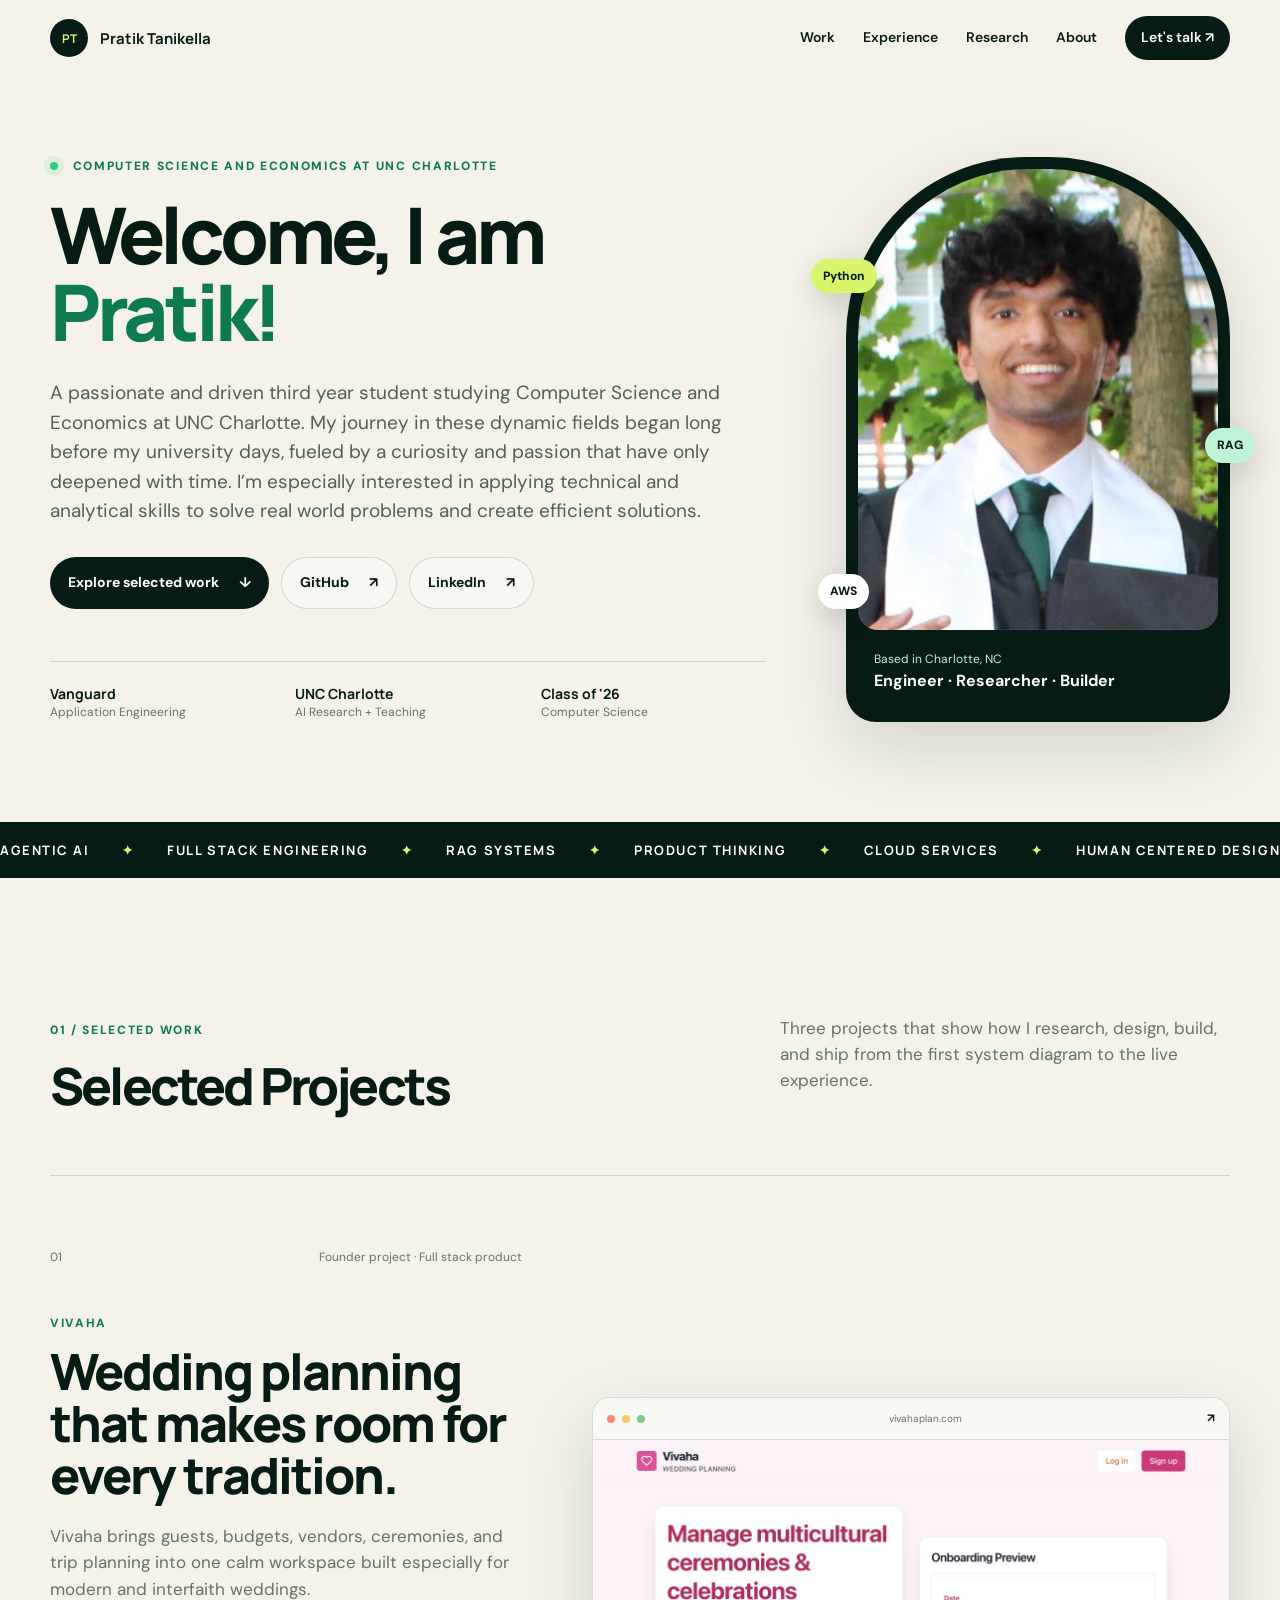
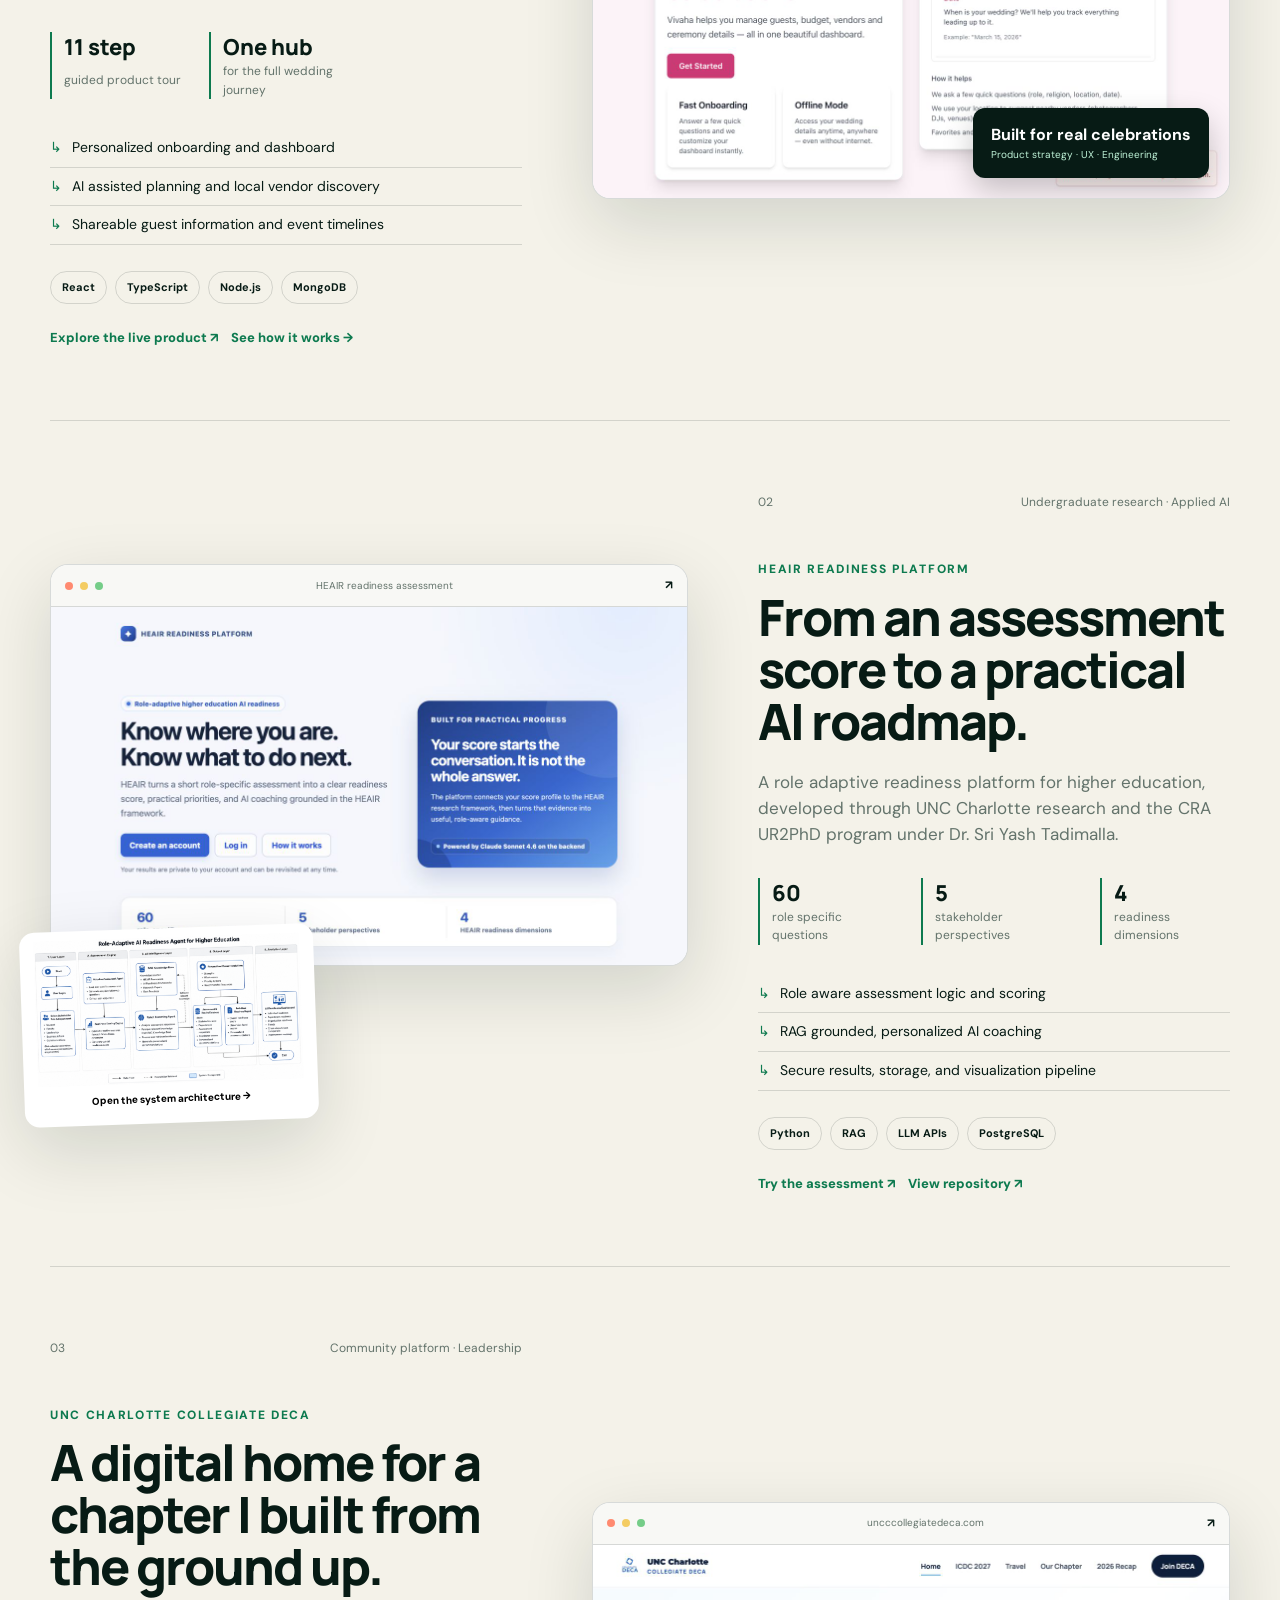
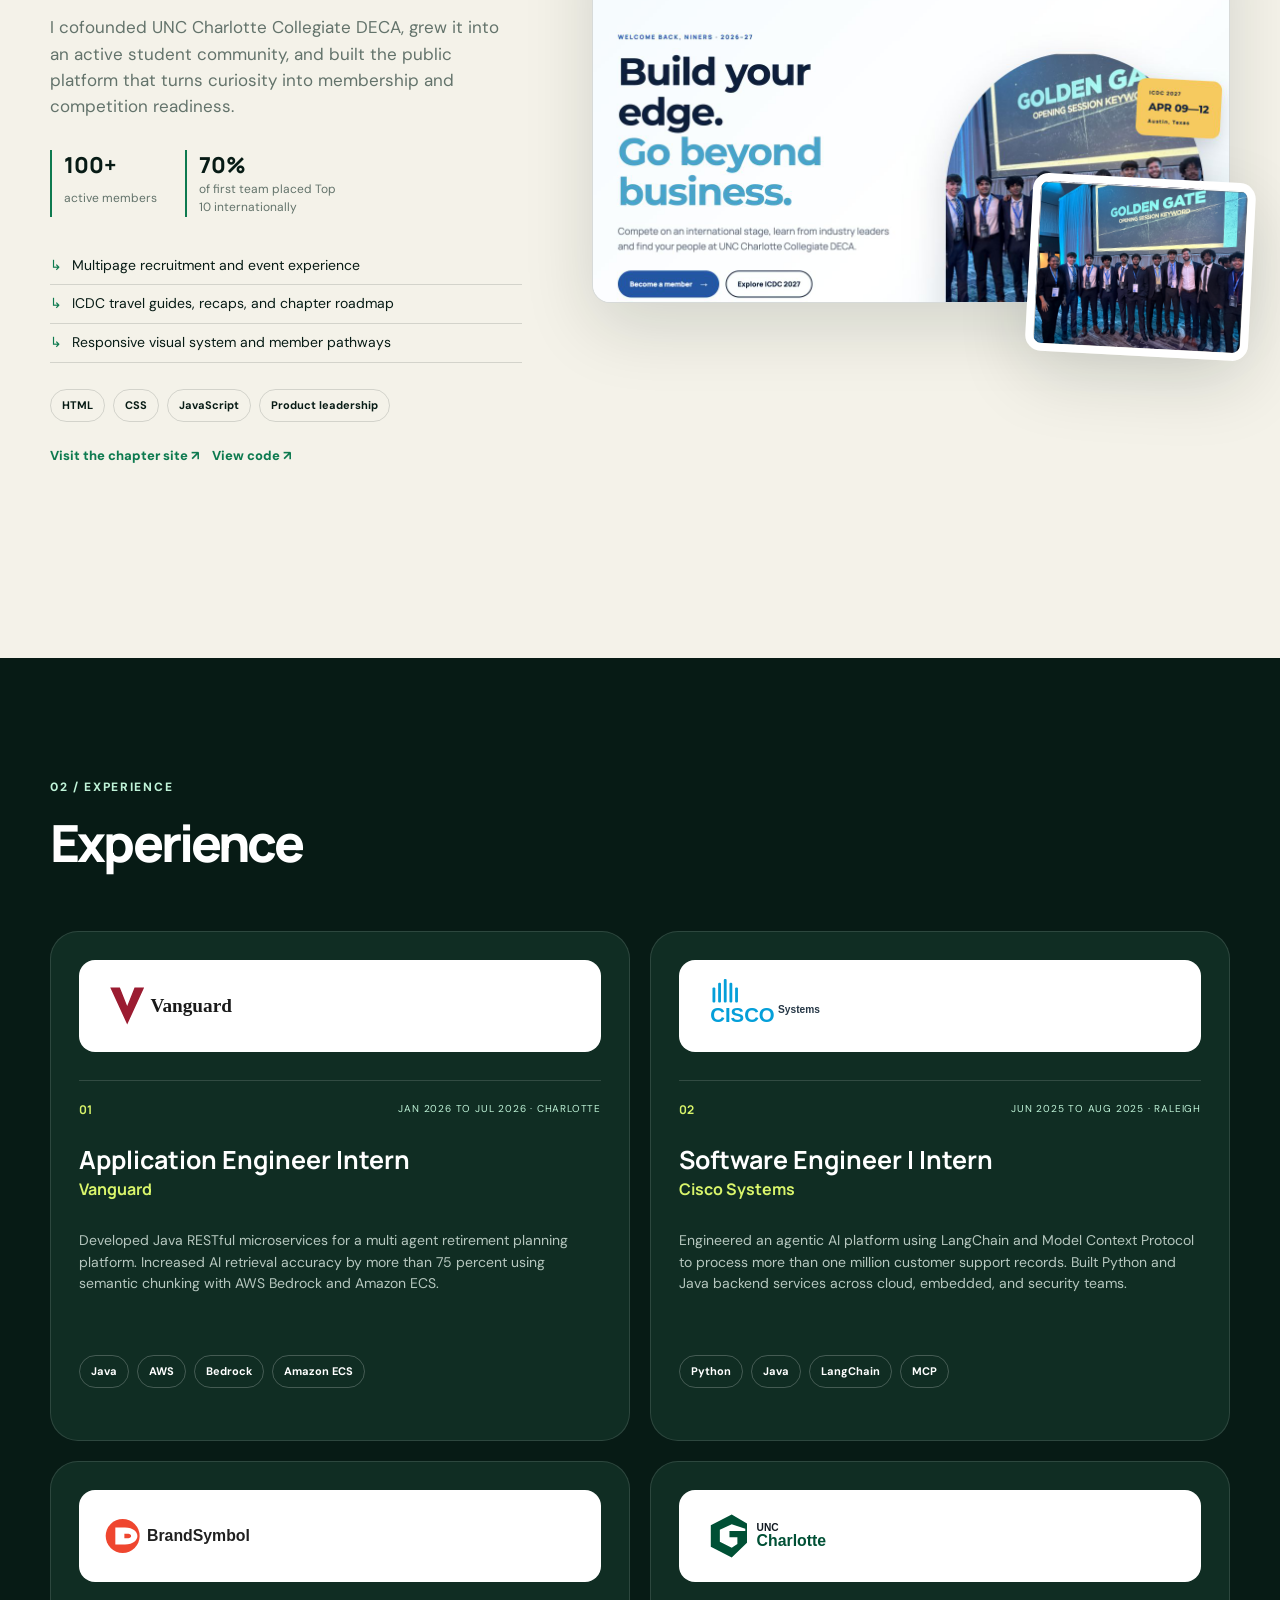
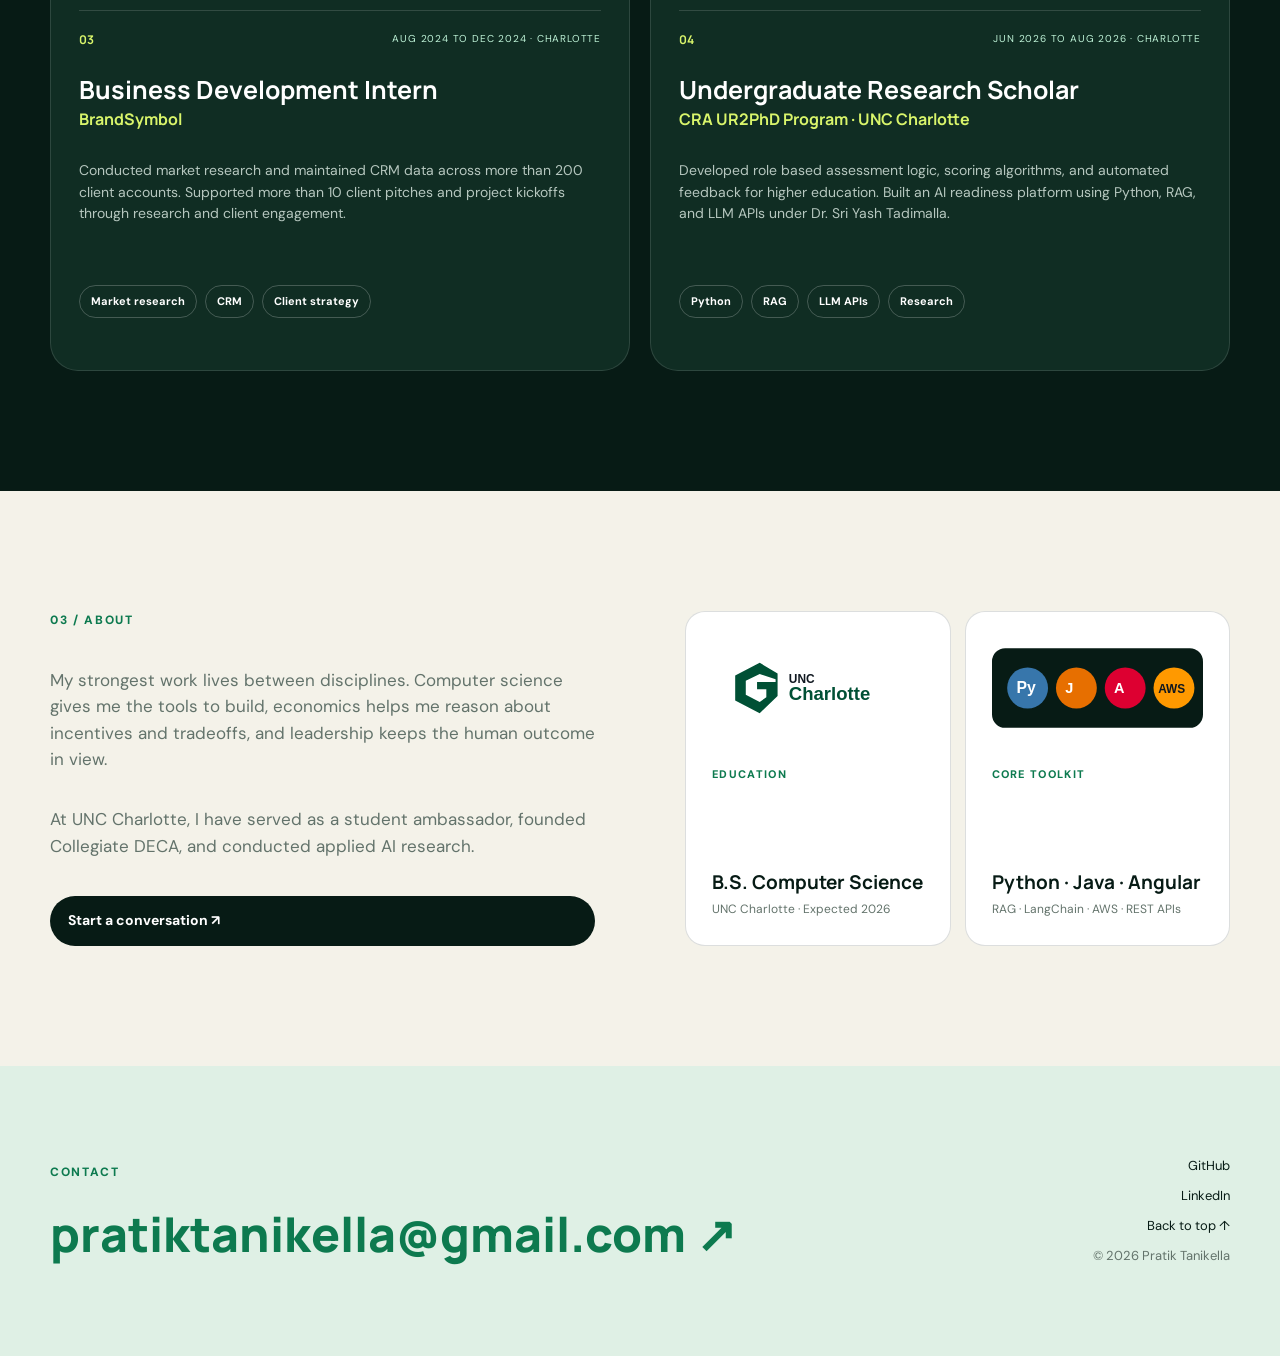
==== index.html @ d8259ceb "Refine portfolio copy and experience" ====
<!doctype html>
<html lang="en">
<head>
  <meta charset="utf-8">
  <meta name="viewport" content="width=device-width, initial-scale=1">
  <meta name="description" content="Pratik Tanikella builds applied AI systems and thoughtful digital products across fintech, higher education, and community platforms.">
  <meta name="theme-color" content="#071b15">
  <title>Pratik Tanikella | Applied AI & Software Engineer</title>
  <link rel="icon" href="newfav.png" type="image/png">
  <link rel="preconnect" href="https://fonts.googleapis.com">
  <link rel="preconnect" href="https://fonts.gstatic.com" crossorigin>
  <link href="https://fonts.googleapis.com/css2?family=DM+Sans:wght@400;500;600;700&family=Manrope:wght@600;700;800&display=swap" rel="stylesheet">
  <link rel="stylesheet" href="styles.css">
</head>
<body>
  <a class="skip-link" href="#main">Skip to content</a>
  <header class="site-header">
    <nav class="nav shell" aria-label="Primary navigation">
      <a class="brand" href="#top" aria-label="Pratik Tanikella, home"><span class="brand-mark">PT</span><span>Pratik Tanikella</span></a>
      <button class="nav-toggle" type="button" aria-expanded="false" aria-controls="nav-links">Menu</button>
      <div class="nav-links" id="nav-links">
        <a href="#work">Work</a><a href="#experience">Experience</a><a href="#research">Research</a><a href="#about">About</a>
        <a class="nav-cta" href="mailto:pratiktanikella@gmail.com">Let's talk <span aria-hidden="true">↗</span></a>
      </div>
    </nav>
  </header>

  <main id="main">
    <section class="hero shell" id="top">
      <div class="hero-copy reveal">
        <p class="eyebrow"><span class="status-dot"></span> Computer Science and Economics at UNC Charlotte</p>
        <h1>Welcome, I am <span>Pratik!</span></h1>
        <p class="lede">A passionate and driven third year student studying Computer Science and Economics at UNC Charlotte. My journey in these dynamic fields began long before my university days, fueled by a curiosity and passion that have only deepened with time. I’m especially interested in applying technical and analytical skills to solve real world problems and create efficient solutions.</p>
        <div class="hero-actions">
          <a class="button primary" href="#work">Explore selected work <span>↓</span></a>
          <a class="button ghost" href="https://github.com/tanikellapratik23" target="_blank" rel="noreferrer">GitHub <span>↗</span></a>
          <a class="button ghost" href="https://www.linkedin.com/in/pratik-tanikella/" target="_blank" rel="noreferrer">LinkedIn <span>↗</span></a>
        </div>
        <div class="hero-proof" aria-label="Current focus">
          <div><strong>Vanguard</strong><span>Application Engineering</span></div>
          <div><strong>UNC Charlotte</strong><span>AI Research + Teaching</span></div>
          <div><strong>Class of '26</strong><span>Computer Science</span></div>
        </div>
      </div>
      <aside class="portrait-card reveal">
        <div class="portrait-wrap"><img src="img1.jpeg" alt="Pratik Tanikella"></div>
        <div class="portrait-caption"><span>Based in Charlotte, NC</span><strong>Engineer · Researcher · Builder</strong></div>
        <span class="orbit orbit-one">Python</span><span class="orbit orbit-two">RAG</span><span class="orbit orbit-three">AWS</span>
      </aside>
    </section>

    <section class="marquee" aria-label="Core skills"><div>AGENTIC AI <span>✦</span> FULL STACK ENGINEERING <span>✦</span> RAG SYSTEMS <span>✦</span> PRODUCT THINKING <span>✦</span> CLOUD SERVICES <span>✦</span> HUMAN CENTERED DESIGN</div></section>

    <section class="section shell" id="work">
      <div class="section-heading compact-heading reveal"><div><p class="kicker">01 / Selected work</p><h2>Selected Projects</h2></div><p>Three projects that show how I research, design, build, and ship from the first system diagram to the live experience.</p></div>

      <article class="case-study case-vivaha reveal">
        <div class="case-copy">
          <div class="case-meta"><span>01</span><span>Founder project · Full stack product</span></div>
          <p class="project-label">VIVAHA</p><h3>Wedding planning that makes room for every tradition.</h3>
          <p>Vivaha brings guests, budgets, vendors, ceremonies, and trip planning into one calm workspace built especially for modern and interfaith weddings.</p>
          <div class="impact-row"><div><strong>11 step</strong><span>guided product tour</span></div><div><strong>One hub</strong><span>for the full wedding journey</span></div></div>
          <ul class="feature-list"><li>Personalized onboarding and dashboard</li><li>AI assisted planning and local vendor discovery</li><li>Shareable guest information and event timelines</li></ul>
          <div class="tag-row"><span>React</span><span>TypeScript</span><span>Node.js</span><span>MongoDB</span></div>
          <div class="case-actions"><a href="https://vivahaplan.com/" target="_blank" rel="noreferrer">Explore the live product ↗</a><button class="text-button" data-open-modal="vivaha">See how it works →</button></div>
        </div>
        <a class="browser-frame" href="https://vivahaplan.com/" target="_blank" rel="noreferrer" aria-label="Open Vivaha live website">
          <div class="browser-bar"><i></i><i></i><i></i><span>vivahaplan.com</span><b>↗</b></div><img src="assets/vivaha-preview.png" alt="Vivaha wedding planning product landing page"><div class="float-note"><strong>Built for real celebrations</strong><span>Product strategy · UX · Engineering</span></div>
        </a>
      </article>

      <article class="case-study reverse case-heair reveal" id="research">
        <div class="case-copy">
          <div class="case-meta"><span>02</span><span>Undergraduate research · Applied AI</span></div>
          <p class="project-label">HEAIR READINESS PLATFORM</p><h3>From an assessment score to a practical AI roadmap.</h3>
          <p>A role adaptive readiness platform for higher education, developed through UNC Charlotte research and the CRA UR2PhD program under Dr. Sri Yash Tadimalla.</p>
          <div class="impact-row"><div><strong>60</strong><span>role specific questions</span></div><div><strong>5</strong><span>stakeholder perspectives</span></div><div><strong>4</strong><span>readiness dimensions</span></div></div>
          <ul class="feature-list"><li>Role aware assessment logic and scoring</li><li>RAG grounded, personalized AI coaching</li><li>Secure results, storage, and visualization pipeline</li></ul>
          <div class="tag-row"><span>Python</span><span>RAG</span><span>LLM APIs</span><span>PostgreSQL</span></div>
          <div class="case-actions"><a href="https://tanikellapratik23.github.io/heair-readiness-platform/docs/" target="_blank" rel="noreferrer">Try the assessment ↗</a><a href="https://github.com/tanikellapratik23/heair-readiness-platform" target="_blank" rel="noreferrer">View repository ↗</a></div>
        </div>
        <div class="visual-stack"><a class="browser-frame" href="https://tanikellapratik23.github.io/heair-readiness-platform/docs/" target="_blank" rel="noreferrer"><div class="browser-bar"><i></i><i></i><i></i><span>HEAIR readiness assessment</span><b>↗</b></div><img src="assets/heair-preview.png" alt="HEAIR Readiness Platform assessment landing page"></a><button class="diagram-peek" data-open-modal="heair"><img src="assets/heair-system-design.png" alt="HEAIR platform system design diagram"><span>Open the system architecture →</span></button></div>
      </article>

      <article class="case-study case-deca reveal">
        <div class="case-copy">
          <div class="case-meta"><span>03</span><span>Community platform · Leadership</span></div>
          <p class="project-label">UNC CHARLOTTE COLLEGIATE DECA</p><h3>A digital home for a chapter I built from the ground up.</h3>
          <p>I cofounded UNC Charlotte Collegiate DECA, grew it into an active student community, and built the public platform that turns curiosity into membership and competition readiness.</p>
          <div class="impact-row"><div><strong>100+</strong><span>active members</span></div><div><strong>70%</strong><span>of first team placed Top 10 internationally</span></div></div>
          <ul class="feature-list"><li>Multipage recruitment and event experience</li><li>ICDC travel guides, recaps, and chapter roadmap</li><li>Responsive visual system and member pathways</li></ul>
          <div class="tag-row"><span>HTML</span><span>CSS</span><span>JavaScript</span><span>Product leadership</span></div>
          <div class="case-actions"><a href="https://uncccollegiatedeca.com/" target="_blank" rel="noreferrer">Visit the chapter site ↗</a><a href="https://github.com/tanikellapratik23/uncccollegiatedecawebiste" target="_blank" rel="noreferrer">View code ↗</a></div>
        </div>
        <div class="deca-visual"><a class="browser-frame" href="https://uncccollegiatedeca.com/" target="_blank" rel="noreferrer"><div class="browser-bar"><i></i><i></i><i></i><span>uncccollegiatedeca.com</span><b>↗</b></div><img src="assets/deca-preview.png" alt="UNC Charlotte Collegiate DECA website"></a><img class="team-photo" src="assets/deca-team.png" alt="UNC Charlotte Collegiate DECA members at competition"></div>
      </article>
    </section>

    <section class="section experience-section" id="experience">
      <div class="shell"><div class="section-heading compact-heading reveal"><div><p class="kicker">02 / Experience</p><h2>Experience</h2></div></div>
        <div class="experience-cards">
          <article class="experience-card reveal"><img src="assets/logo-vanguard.svg" alt="Vanguard logo"><div class="experience-card-head"><span>01</span><p>JAN 2026 TO JUL 2026 · CHARLOTTE</p></div><h3>Application Engineer Intern</h3><h4>Vanguard</h4><p>Developed Java RESTful microservices for a multi agent retirement planning platform. Increased AI retrieval accuracy by more than 75 percent using semantic chunking with AWS Bedrock and Amazon ECS.</p><div class="tag-row"><span>Java</span><span>AWS</span><span>Bedrock</span><span>Amazon ECS</span></div></article>
          <article class="experience-card reveal"><img src="assets/logo-cisco.svg" alt="Cisco logo"><div class="experience-card-head"><span>02</span><p>JUN 2025 TO AUG 2025 · RALEIGH</p></div><h3>Software Engineer I Intern</h3><h4>Cisco Systems</h4><p>Engineered an agentic AI platform using LangChain and Model Context Protocol to process more than one million customer support records. Built Python and Java backend services across cloud, embedded, and security teams.</p><div class="tag-row"><span>Python</span><span>Java</span><span>LangChain</span><span>MCP</span></div></article>
          <article class="experience-card reveal"><img src="assets/logo-brandsymbol.svg" alt="BrandSymbol logo"><div class="experience-card-head"><span>03</span><p>AUG 2024 TO DEC 2024 · CHARLOTTE</p></div><h3>Business Development Intern</h3><h4>BrandSymbol</h4><p>Conducted market research and maintained CRM data across more than 200 client accounts. Supported more than 10 client pitches and project kickoffs through research and client engagement.</p><div class="tag-row"><span>Market research</span><span>CRM</span><span>Client strategy</span></div></article>
          <article class="experience-card reveal"><img src="assets/logo-charlotte.svg" alt="UNC Charlotte logo"><div class="experience-card-head"><span>04</span><p>JUN 2026 TO AUG 2026 · CHARLOTTE</p></div><h3>Undergraduate Research Scholar</h3><h4>CRA UR2PhD Program · UNC Charlotte</h4><p>Developed role based assessment logic, scoring algorithms, and automated feedback for higher education. Built an AI readiness platform using Python, RAG, and LLM APIs under Dr. Sri Yash Tadimalla.</p><div class="tag-row"><span>Python</span><span>RAG</span><span>LLM APIs</span><span>Research</span></div></article>
        </div>
      </div>
    </section>

    <section class="section shell about" id="about">
      <div class="about-copy reveal"><p class="kicker">03 / About</p><p>My strongest work lives between disciplines. Computer science gives me the tools to build, economics helps me reason about incentives and tradeoffs, and leadership keeps the human outcome in view.</p><p>At UNC Charlotte, I have served as a student ambassador, founded Collegiate DECA, and conducted applied AI research.</p><a class="button primary" href="mailto:pratiktanikella@gmail.com">Start a conversation ↗</a></div>
      <div class="about-cards reveal"><div><img src="assets/logo-charlotte.svg" alt="UNC Charlotte logo"><span>Education</span><strong>B.S. Computer Science</strong><p>UNC Charlotte · Expected 2026</p></div><div><img src="assets/tech-toolkit.svg" alt="Python, Java, Angular, and AWS technology symbols"><span>Core toolkit</span><strong>Python · Java · Angular</strong><p>RAG · LangChain · AWS · REST APIs</p></div></div>
    </section>
  </main>

  <footer><div class="shell footer-inner"><div><p class="kicker">CONTACT</p><a class="footer-email" href="mailto:pratiktanikella@gmail.com">pratiktanikella@gmail.com ↗</a></div><div class="footer-links"><a href="https://github.com/tanikellapratik23" target="_blank" rel="noreferrer">GitHub</a><a href="https://www.linkedin.com/in/pratik-tanikella/" target="_blank" rel="noreferrer">LinkedIn</a><a href="#top">Back to top ↑</a><span>© <span id="year"></span> Pratik Tanikella</span></div></div></footer>

  <dialog class="project-modal" id="vivaha-modal"><button class="modal-close" type="button" aria-label="Close">×</button><p class="kicker">PRODUCT WALKTHROUGH</p><h2>How Vivaha moves from questions to a plan.</h2><div class="walkthrough"><div><span>01</span><strong>Understand the celebration</strong><p>Role, date, location, traditions, guest count, style, and budget shape the experience.</p></div><div><span>02</span><strong>Create a living dashboard</strong><p>One workspace organizes the ceremony timeline, guests, budget, vendors, and trips.</p></div><div><span>03</span><strong>Guide the next decision</strong><p>Vivaha AI uses the couple's context to suggest practical next steps instead of generic advice.</p></div><div><span>04</span><strong>Keep everyone aligned</strong><p>Shareable wedding information stays current while plans change.</p></div></div><a class="button primary" href="https://vivahaplan.com/" target="_blank" rel="noreferrer">Open Vivaha ↗</a></dialog>
  <dialog class="project-modal architecture-modal" id="heair-modal"><button class="modal-close" type="button" aria-label="Close">×</button><p class="kicker">SYSTEM ARCHITECTURE</p><h2>Research framework, engineered into a working loop.</h2><img src="assets/heair-system-design.png" alt="HEAIR platform system architecture"><p>The platform connects role specific assessment data to deterministic scoring, secure storage, RAG backed research context, and LLM generated coaching so every recommendation stays grounded in the HEAIR framework.</p></dialog>
  <script src="script.js"></script>
</body>
</html>
---- styles.css ----
:root{--ink:#071b15;--ink-2:#0d2b21;--green:#0d7a4f;--mint:#bff3d8;--lime:#d9f56b;--cream:#f4f2e9;--white:#fff;--muted:#63736b;--line:rgba(7,27,21,.14);--shadow:0 24px 70px rgba(6,31,22,.14);--radius:28px;--shell:min(1180px,calc(100% - 40px))}
*{box-sizing:border-box}html{scroll-behavior:smooth}body{margin:0;background:var(--cream);color:var(--ink);font-family:"DM Sans",sans-serif;line-height:1.55;-webkit-font-smoothing:antialiased}body.modal-open{overflow:hidden}img{display:block;max-width:100%}a{color:inherit;text-decoration:none}button{font:inherit}.shell{width:var(--shell);margin-inline:auto}.skip-link{position:absolute;left:-9999px}.skip-link:focus{left:12px;top:12px;background:#fff;padding:10px;z-index:1000}.site-header{position:sticky;top:0;z-index:100;background:rgba(244,242,233,.84);backdrop-filter:blur(18px);border-bottom:1px solid transparent;transition:.25s}.site-header.scrolled{border-color:var(--line)}.nav{height:76px;display:flex;align-items:center;justify-content:space-between}.brand{display:flex;align-items:center;gap:12px;font:700 15px Manrope}.brand-mark{display:grid;place-items:center;width:38px;height:38px;border-radius:50%;background:var(--ink);color:var(--lime);font-size:12px}.nav-links{display:flex;align-items:center;gap:28px;font-size:14px;font-weight:600}.nav-links>a:not(.nav-cta):hover{color:var(--green)}.nav-cta{padding:11px 16px;background:var(--ink);color:#fff;border-radius:999px}.nav-toggle{display:none;border:0;background:transparent}.hero{min-height:740px;display:grid;grid-template-columns:minmax(0,1.4fr) minmax(320px,.75fr);align-items:center;gap:80px;padding-block:80px 100px}.eyebrow,.kicker{margin:0 0 20px;color:var(--green);font-size:12px;font-weight:800;letter-spacing:.14em;text-transform:uppercase}.status-dot{display:inline-block;width:8px;height:8px;border-radius:50%;background:#37c879;box-shadow:0 0 0 6px rgba(55,200,121,.12);margin-right:10px}.hero h1,.section h2,footer h2{font:800 clamp(46px,6.1vw,84px)/.99 Manrope;margin:0;letter-spacing:-.055em}.hero h1 span{color:var(--green)}.lede{font-size:19px;max-width:700px;color:#506158;margin:28px 0 32px}.hero-actions,.case-actions{display:flex;flex-wrap:wrap;gap:12px}.button{display:inline-flex;align-items:center;gap:20px;padding:14px 18px;border-radius:999px;font-weight:700;font-size:14px}.button.primary{background:var(--ink);color:#fff}.button.primary:hover{background:var(--green)}.button.ghost{border:1px solid var(--line);background:rgba(255,255,255,.38)}.hero-proof{display:grid;grid-template-columns:repeat(3,1fr);border-top:1px solid var(--line);margin-top:52px;padding-top:22px;gap:20px}.hero-proof div{display:grid}.hero-proof strong{font:700 14px Manrope}.hero-proof span{font-size:12px;color:var(--muted)}.portrait-card{position:relative;background:var(--ink);padding:12px;border-radius:180px 180px 30px 30px;box-shadow:var(--shadow);transform:rotate(1.5deg)}.portrait-wrap{overflow:hidden;border-radius:170px 170px 20px 20px;aspect-ratio:.78}.portrait-wrap img{width:100%;height:100%;object-fit:cover;object-position:center 15%}.portrait-caption{display:grid;color:white;padding:20px 16px 16px}.portrait-caption span{color:var(--mint);font-size:12px}.orbit{position:absolute;padding:8px 12px;border-radius:999px;background:var(--lime);font-weight:800;font-size:12px;box-shadow:0 8px 30px rgba(0,0,0,.14)}.orbit-one{top:18%;left:-35px}.orbit-two{right:-25px;top:48%;background:var(--mint)}.orbit-three{bottom:20%;left:-28px;background:white}.marquee{overflow:hidden;white-space:nowrap;padding:19px 0;background:var(--ink);color:white;font:700 13px Manrope;letter-spacing:.12em}.marquee div{width:max-content;animation:marquee 28s linear infinite}.marquee span{color:var(--lime);padding:0 28px}@keyframes marquee{to{transform:translateX(-50%)}}.section{padding-block:120px}.section-heading{display:flex;align-items:end;justify-content:space-between;gap:50px;margin-bottom:64px}.section-heading h2{font-size:clamp(40px,5vw,64px)}.section-heading>p{max-width:450px;color:var(--muted);font-size:17px}.case-study{display:grid;grid-template-columns:.85fr 1.15fr;gap:70px;align-items:center;padding:72px 0;border-top:1px solid var(--line)}.case-study.reverse{grid-template-columns:1.15fr .85fr}.case-study.reverse .case-copy{order:2}.case-study.reverse .visual-stack{order:1}.case-meta{display:flex;justify-content:space-between;color:var(--muted);font-size:12px;margin-bottom:48px}.project-label{color:var(--green);font-size:12px;letter-spacing:.14em;font-weight:800}.case-copy h3{font:800 clamp(32px,4vw,50px)/1.04 Manrope;letter-spacing:-.04em;margin:10px 0 22px}.case-copy>p:not(.project-label){color:var(--muted);font-size:17px}.impact-row{display:flex;gap:28px;margin:30px 0}.impact-row div{display:grid;border-left:2px solid var(--green);padding-left:12px}.impact-row strong{font:800 22px Manrope}.impact-row span{font-size:12px;color:var(--muted);max-width:145px}.feature-list{padding:0;margin:26px 0;list-style:none}.feature-list li{padding:8px 0;border-bottom:1px solid var(--line);font-size:14px}.feature-list li:before{content:"↳";color:var(--green);margin-right:10px}.tag-row{display:flex;gap:8px;flex-wrap:wrap;margin:24px 0}.tag-row span{padding:7px 11px;border:1px solid var(--line);border-radius:999px;font-size:11px;font-weight:700}.case-actions a,.text-button{color:var(--green);font-weight:800;font-size:13px}.text-button{border:0;background:none;padding:0;cursor:pointer}.browser-frame{display:block;background:white;border:1px solid rgba(7,27,21,.16);border-radius:18px;overflow:hidden;box-shadow:var(--shadow);position:relative;transition:.3s}.browser-frame:hover{transform:translateY(-6px) rotate(.3deg)}.browser-frame>img{width:100%;aspect-ratio:16/9;object-fit:cover;object-position:top}.browser-bar{height:42px;display:flex;align-items:center;gap:7px;padding:0 14px;background:#f8f8f5;border-bottom:1px solid var(--line)}.browser-bar i{width:8px;height:8px;border-radius:50%;background:#ff8a70}.browser-bar i:nth-child(2){background:#f4cc62}.browser-bar i:nth-child(3){background:#75cd88}.browser-bar span{margin:auto;font-size:10px;color:var(--muted)}.browser-bar b{font-size:12px}.float-note{position:absolute;right:20px;bottom:20px;display:grid;background:var(--ink);color:white;padding:15px 18px;border-radius:12px;box-shadow:0 12px 30px rgba(0,0,0,.22)}.float-note span{font-size:10px;color:var(--mint)}.visual-stack,.deca-visual{position:relative}.diagram-peek{width:46%;margin:-38px 0 0 -28px;position:relative;border:8px solid #fff;border-radius:15px;background:#fff;box-shadow:var(--shadow);cursor:pointer;transform:rotate(-2deg)}.diagram-peek span{display:block;padding:8px;font-size:10px;font-weight:800}.team-photo{position:absolute;width:35%;right:-22px;bottom:-52px;border:8px solid white;border-radius:16px;box-shadow:var(--shadow);transform:rotate(3deg)}.experience-section{background:var(--ink);color:white}.experience-section .section-heading>p{color:#a8bbb1}.experience-section .kicker{color:var(--mint)}.experience-grid{display:grid;grid-template-columns:1fr 1fr;gap:70px}.experience-feature{position:relative;background:var(--green);padding:42px;border-radius:var(--radius);min-height:500px;display:flex;flex-direction:column;justify-content:space-between}.company-mark{display:grid;place-items:center;width:64px;height:64px;border-radius:16px;background:white;color:var(--green);font:800 32px Manrope}.experience-feature .eyebrow{color:var(--mint);margin-top:70px}.experience-feature h3{font:800 32px Manrope;margin:0}.experience-feature h4{font:700 20px Manrope;margin:2px 0 18px;color:var(--lime)}.experience-feature p{max-width:480px}.experience-number{position:absolute;right:28px;top:20px;font:800 90px Manrope;color:rgba(255,255,255,.1)}.experience-feature .tag-row span{border-color:rgba(255,255,255,.3)}.experience-list article{display:grid;grid-template-columns:40px 1fr;gap:20px;padding:30px 0;border-top:1px solid rgba(255,255,255,.17)}.experience-list article>span{color:var(--lime);font:700 12px Manrope}.experience-list article div>p:first-child{font-size:10px;letter-spacing:.1em;color:var(--mint);margin:0 0 8px}.experience-list h3{font:700 20px Manrope;margin:0}.experience-list article div>p:last-child{color:#a8bbb1;font-size:14px}.about{display:grid;grid-template-columns:1fr 1fr;gap:90px}.about h2{font-size:clamp(38px,4.5vw,62px)}.about-copy>p:not(.kicker){color:var(--muted);font-size:17px}.about-copy .button{margin-top:20px}.about-cards{display:grid;grid-template-columns:1fr 1fr;gap:14px}.about-cards>div{padding:26px;background:#fff;border-radius:20px;border:1px solid var(--line);min-height:180px;display:flex;flex-direction:column}.about-cards span{font-size:11px;text-transform:uppercase;letter-spacing:.12em;color:var(--green);font-weight:800}.about-cards strong{font:700 19px Manrope;margin-top:auto}.about-cards p{font-size:12px;color:var(--muted);margin:5px 0 0}footer{background:#dff0e5;padding:90px 0}footer h2{font-size:clamp(42px,6vw,76px)}footer h2+a{display:inline-block;margin-top:22px;color:var(--green);font-weight:800}.footer-inner{display:flex;justify-content:space-between;align-items:end}.footer-links{display:grid;text-align:right;gap:10px;font-size:13px}.footer-links span{color:var(--muted)}.project-modal{width:min(900px,calc(100% - 30px));max-height:90vh;border:0;border-radius:24px;padding:42px;background:var(--cream);color:var(--ink);box-shadow:var(--shadow)}.project-modal::backdrop{background:rgba(4,20,14,.78);backdrop-filter:blur(8px)}.project-modal h2{font:800 clamp(30px,5vw,50px)/1.05 Manrope;letter-spacing:-.04em;margin:0 0 28px}.modal-close{position:absolute;right:20px;top:15px;border:0;background:none;font-size:30px;cursor:pointer}.walkthrough{display:grid;grid-template-columns:1fr 1fr;gap:12px;margin-bottom:28px}.walkthrough div{background:white;border:1px solid var(--line);border-radius:16px;padding:20px}.walkthrough span{color:var(--green);font-weight:800}.walkthrough strong{display:block;margin:12px 0 5px}.walkthrough p{font-size:13px;color:var(--muted);margin:0}.architecture-modal img{border:1px solid var(--line);border-radius:14px}.architecture-modal>p:last-child{color:var(--muted)}.reveal{opacity:0;transform:translateY(20px);transition:opacity .65s ease,transform .65s ease}.reveal.visible{opacity:1;transform:none}
@media(max-width:900px){.nav-toggle{display:block}.nav-links{display:none;position:absolute;left:20px;right:20px;top:70px;padding:20px;background:var(--cream);border:1px solid var(--line);border-radius:18px;box-shadow:var(--shadow);align-items:stretch;flex-direction:column}.nav-links.open{display:flex}.hero{grid-template-columns:1fr;padding-top:60px}.portrait-card{max-width:460px;margin:auto}.section-heading,.footer-inner{align-items:flex-start;flex-direction:column}.case-study,.case-study.reverse,.experience-grid,.about{grid-template-columns:1fr}.case-study.reverse .case-copy,.case-study.reverse .visual-stack{order:initial}.deca-visual{margin-bottom:40px}.experience-grid{gap:26px}.footer-links{text-align:left}.hero-proof{grid-template-columns:1fr 1fr}.case-study{gap:40px}.section{padding-block:80px}}
@media(max-width:560px){:root{--shell:min(100% - 28px,1180px)}.hero{min-height:auto;gap:50px}.hero h1{font-size:43px}.lede{font-size:17px}.hero-proof{grid-template-columns:1fr}.hero-actions .button{width:100%;justify-content:space-between}.section-heading{margin-bottom:40px}.case-study{padding:55px 0}.impact-row{flex-wrap:wrap}.about-cards,.walkthrough{grid-template-columns:1fr}.project-modal{padding:36px 20px}.float-note{display:none}.team-photo{right:0}.orbit-one{left:-10px}.orbit-two{right:-8px}.orbit-three{left:-5px}}
@media(prefers-reduced-motion:reduce){*{scroll-behavior:auto!important;animation:none!important;transition:none!important}.reveal{opacity:1;transform:none}}
.compact-heading{align-items:end}.compact-heading h2{font-size:clamp(34px,4vw,52px)}
.experience-cards{display:grid;grid-template-columns:1fr 1fr;gap:20px}.experience-card{background:#102d23;border:1px solid rgba(255,255,255,.12);border-radius:var(--radius);padding:28px;display:flex;flex-direction:column;min-height:510px}.experience-card>img{width:100%;height:92px;object-fit:contain;object-position:left center;background:#fff;border-radius:16px;padding:12px;margin-bottom:28px}.experience-card-head{display:flex;justify-content:space-between;gap:20px;border-top:1px solid rgba(255,255,255,.14);padding-top:20px}.experience-card-head>span{color:var(--lime);font:700 12px Manrope}.experience-card-head>p{margin:0;color:var(--mint);font-size:10px;letter-spacing:.08em;text-align:right}.experience-card h3{font:700 25px/1.15 Manrope;margin:28px 0 3px}.experience-card h4{font:700 16px Manrope;color:var(--lime);margin:0 0 16px}.experience-card>p{color:#b6c7bf;font-size:14px}.experience-card .tag-row{margin-top:auto}.experience-card .tag-row span{border-color:rgba(255,255,255,.22)}
.about-cards{grid-template-columns:1fr 1fr}.about-cards>div{min-height:330px}.about-cards img{width:100%;height:100px;object-fit:contain;object-position:left center;margin-bottom:28px;border-radius:12px}.about-copy{display:flex;flex-direction:column;justify-content:center}.footer-email{display:inline-block;font:800 clamp(24px,4vw,48px) Manrope;color:var(--green)}
@media(max-width:900px){.experience-cards{grid-template-columns:1fr}.experience-card{min-height:auto}.compact-heading{align-items:flex-start}}
@media(max-width:560px){.about-cards{grid-template-columns:1fr}.experience-card{padding:22px}.experience-card h3{font-size:22px}.experience-card-head{flex-direction:column}.experience-card-head>p{text-align:left}.footer-email{font-size:21px}}
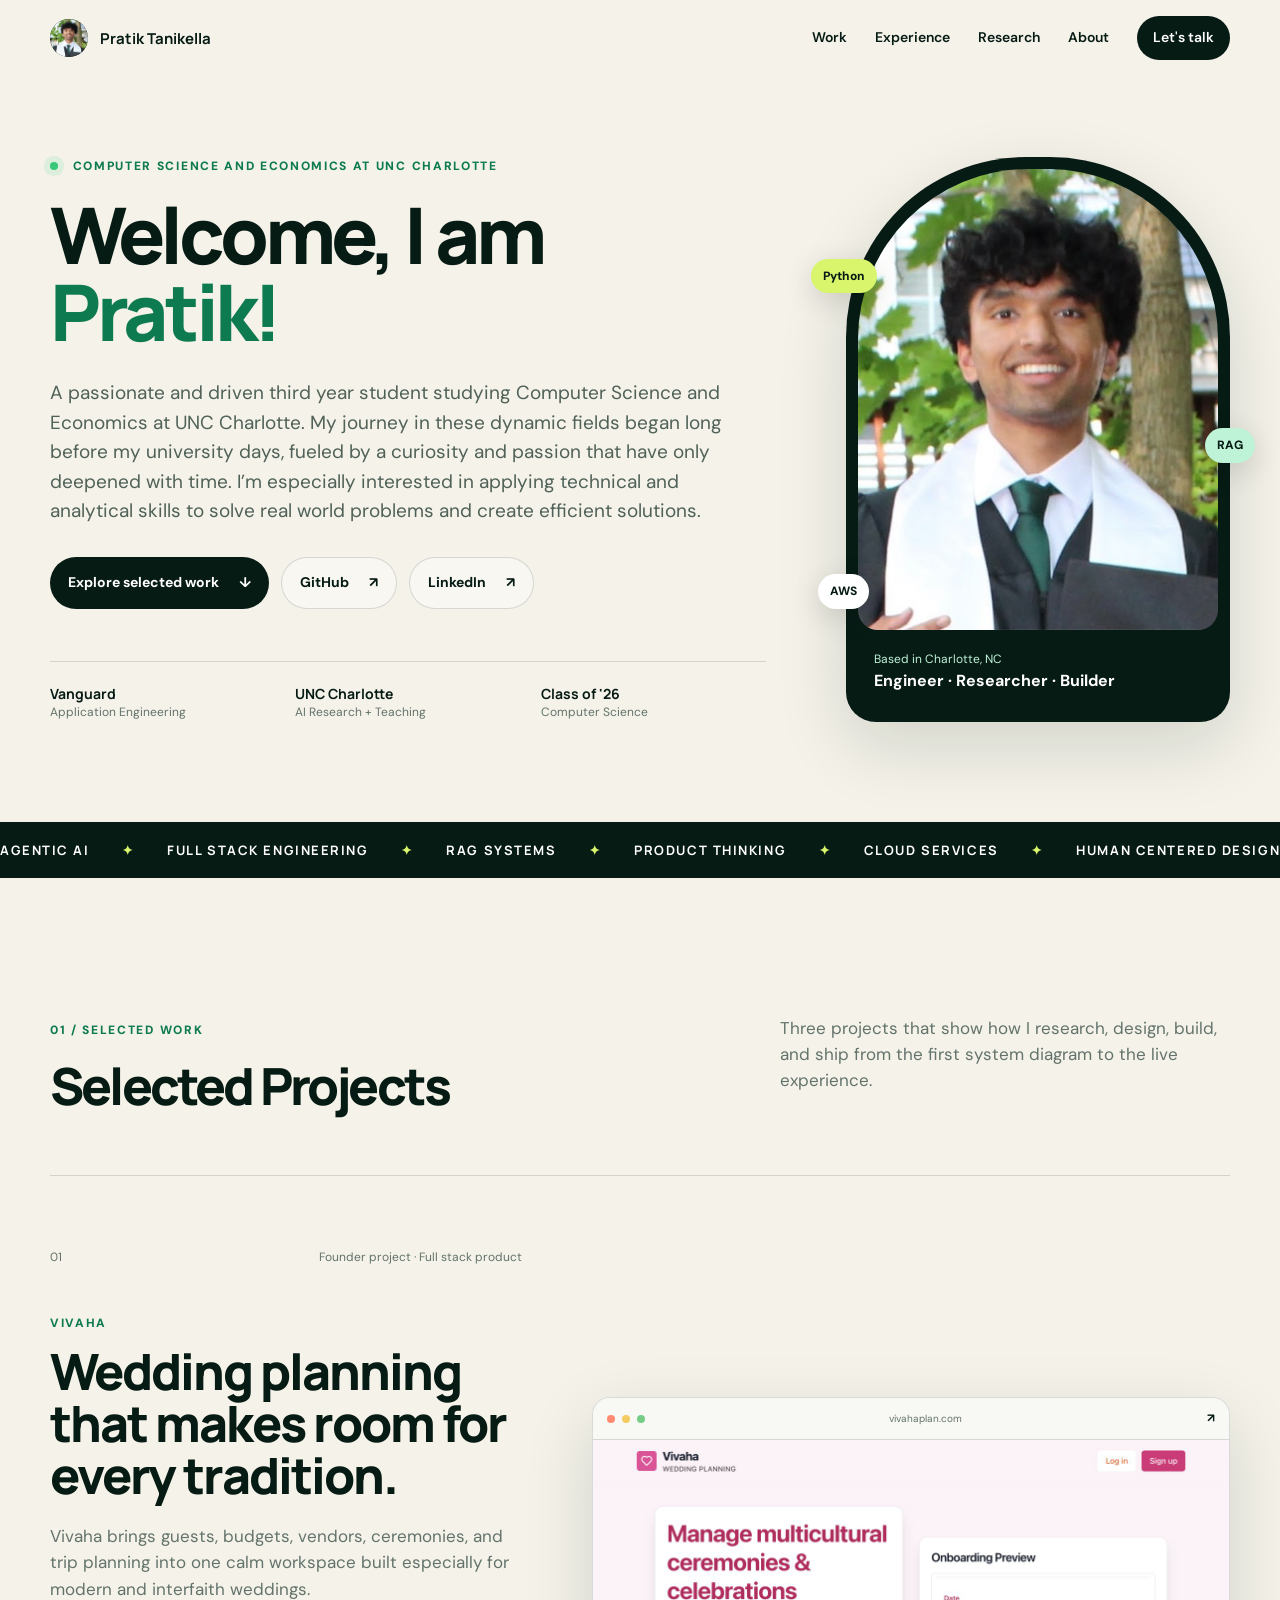
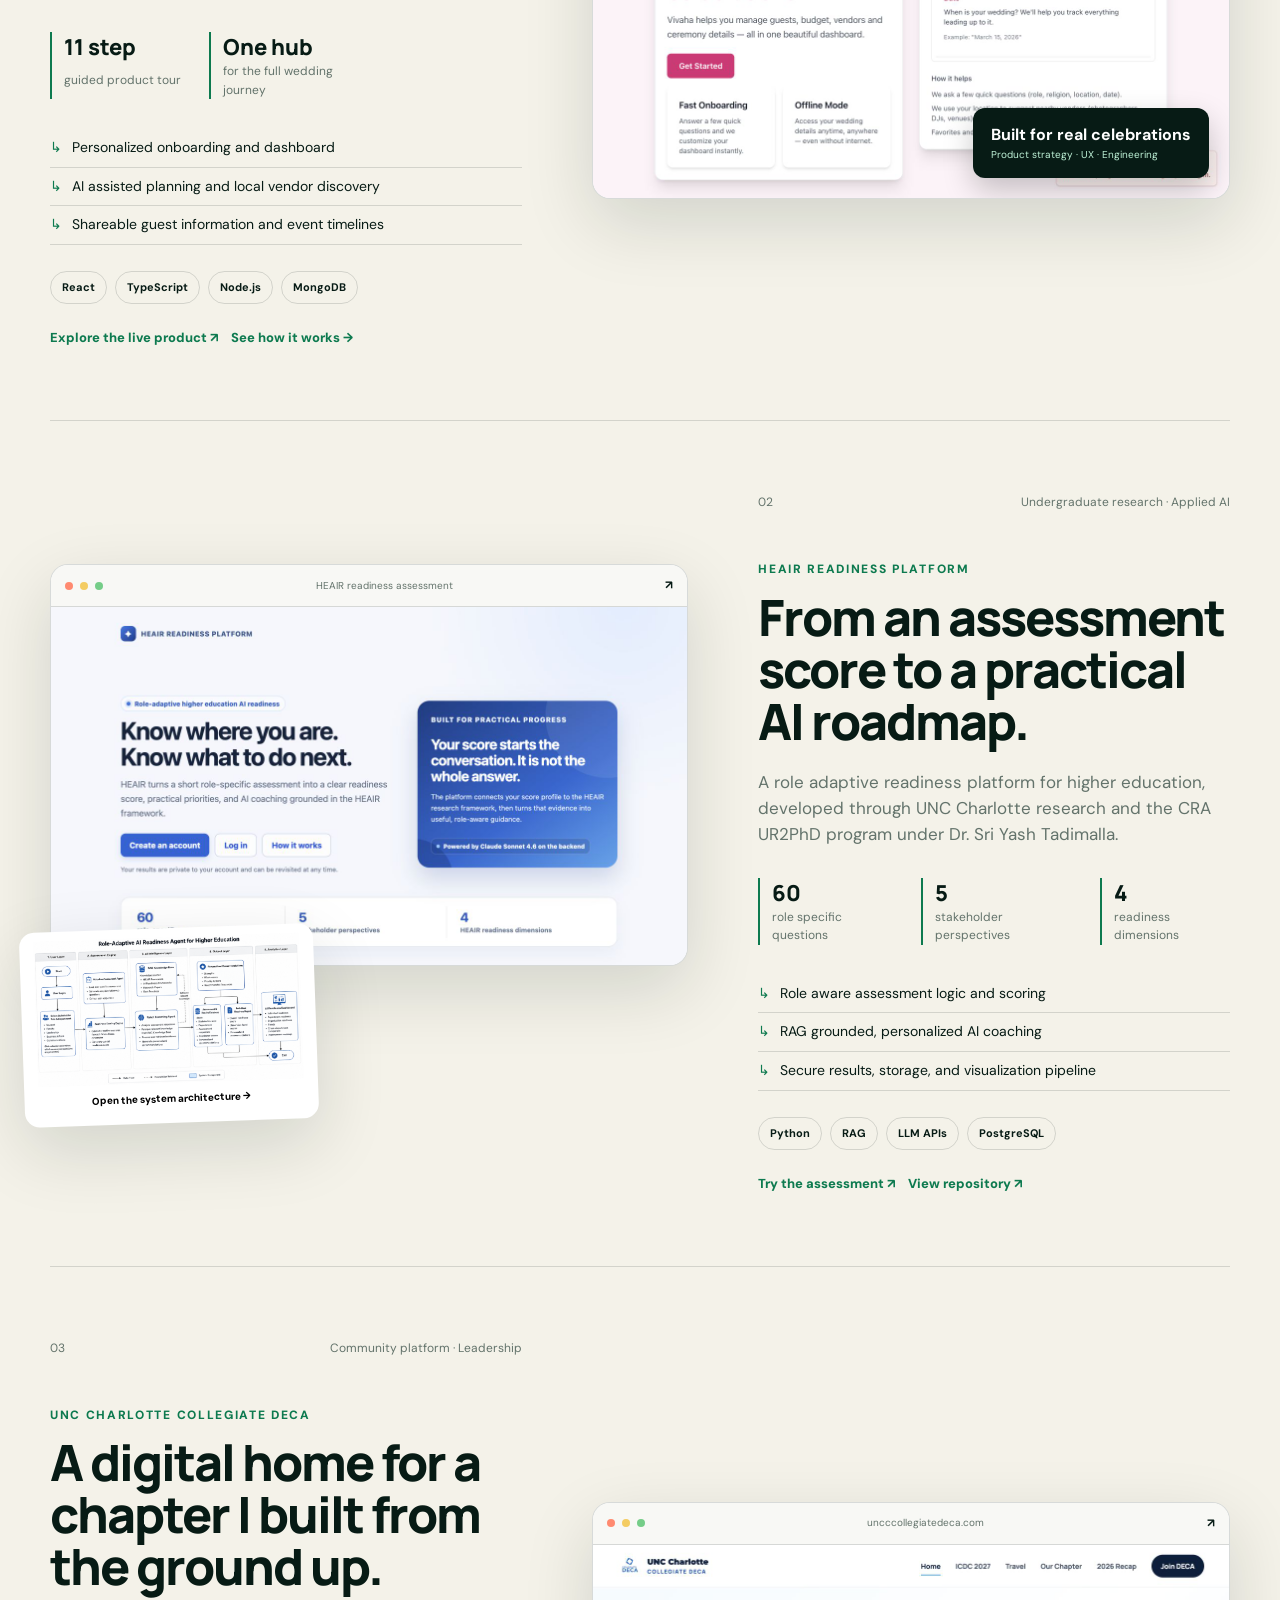
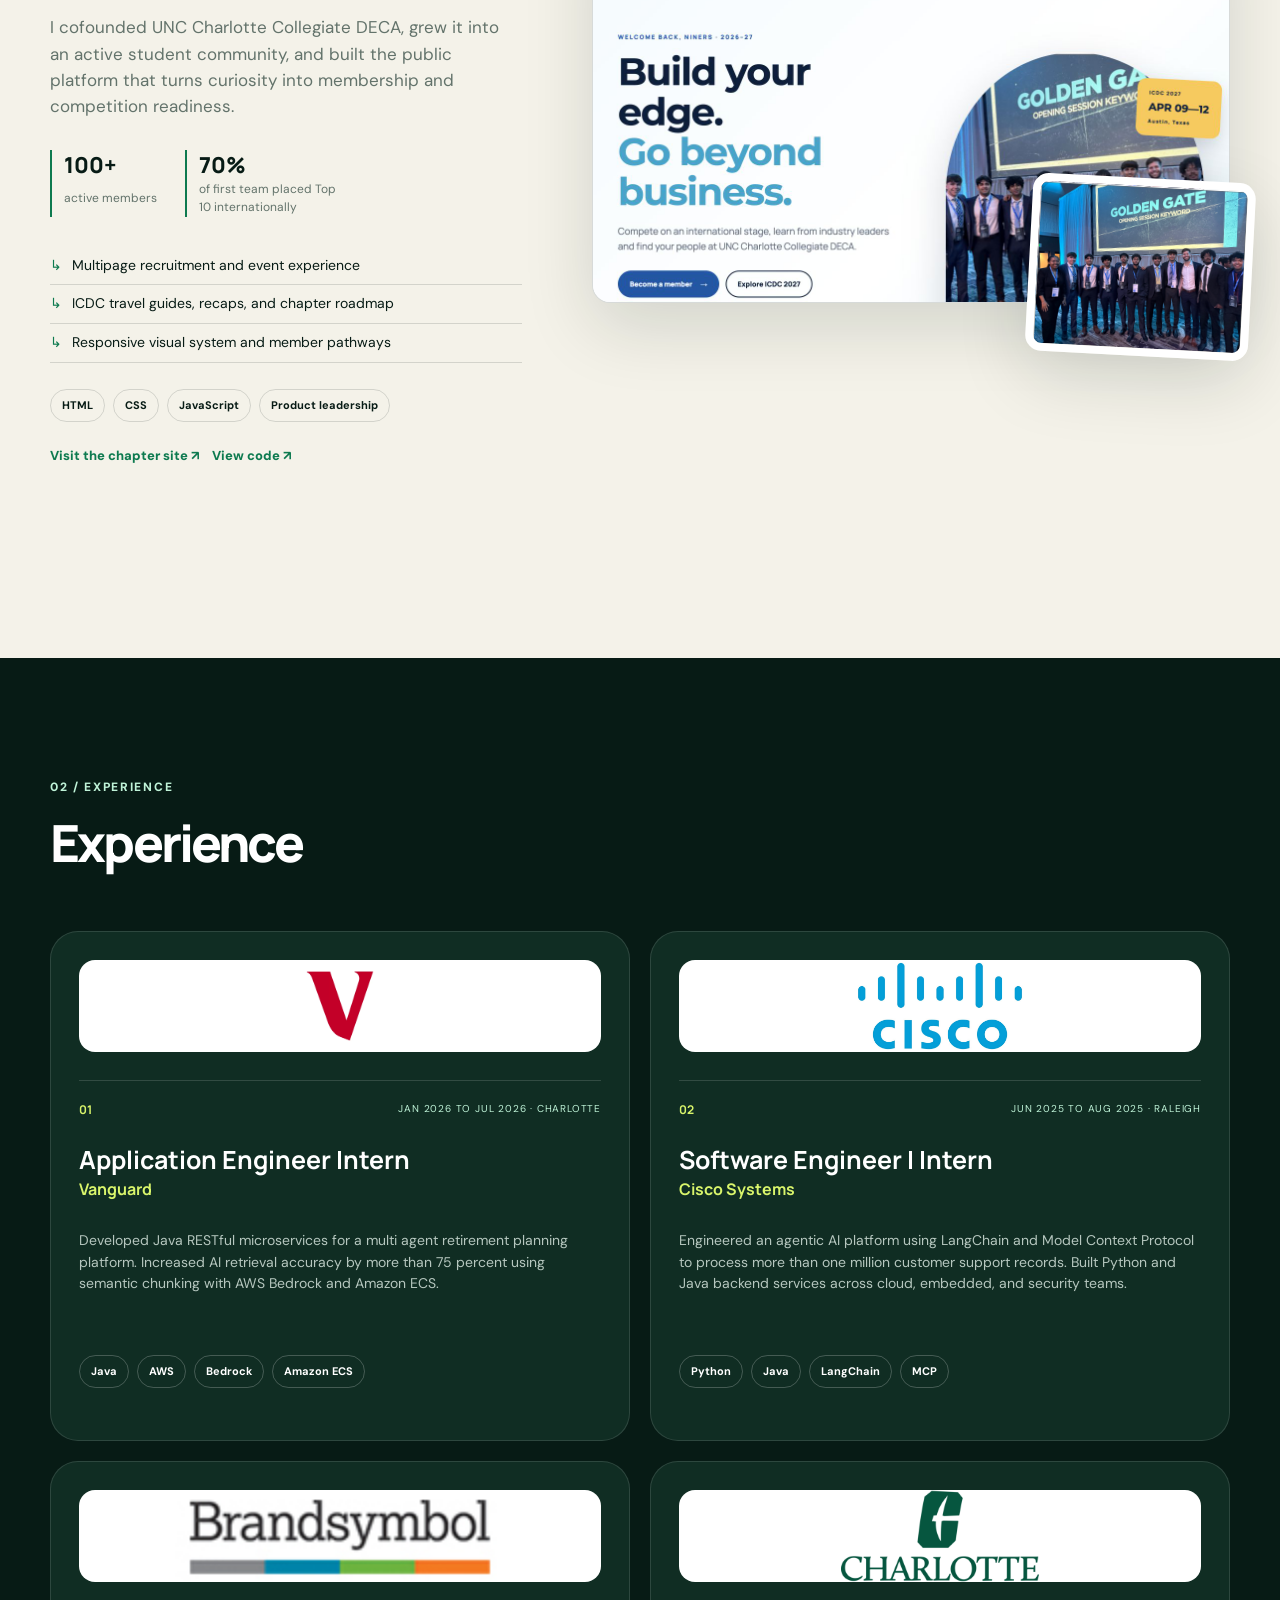
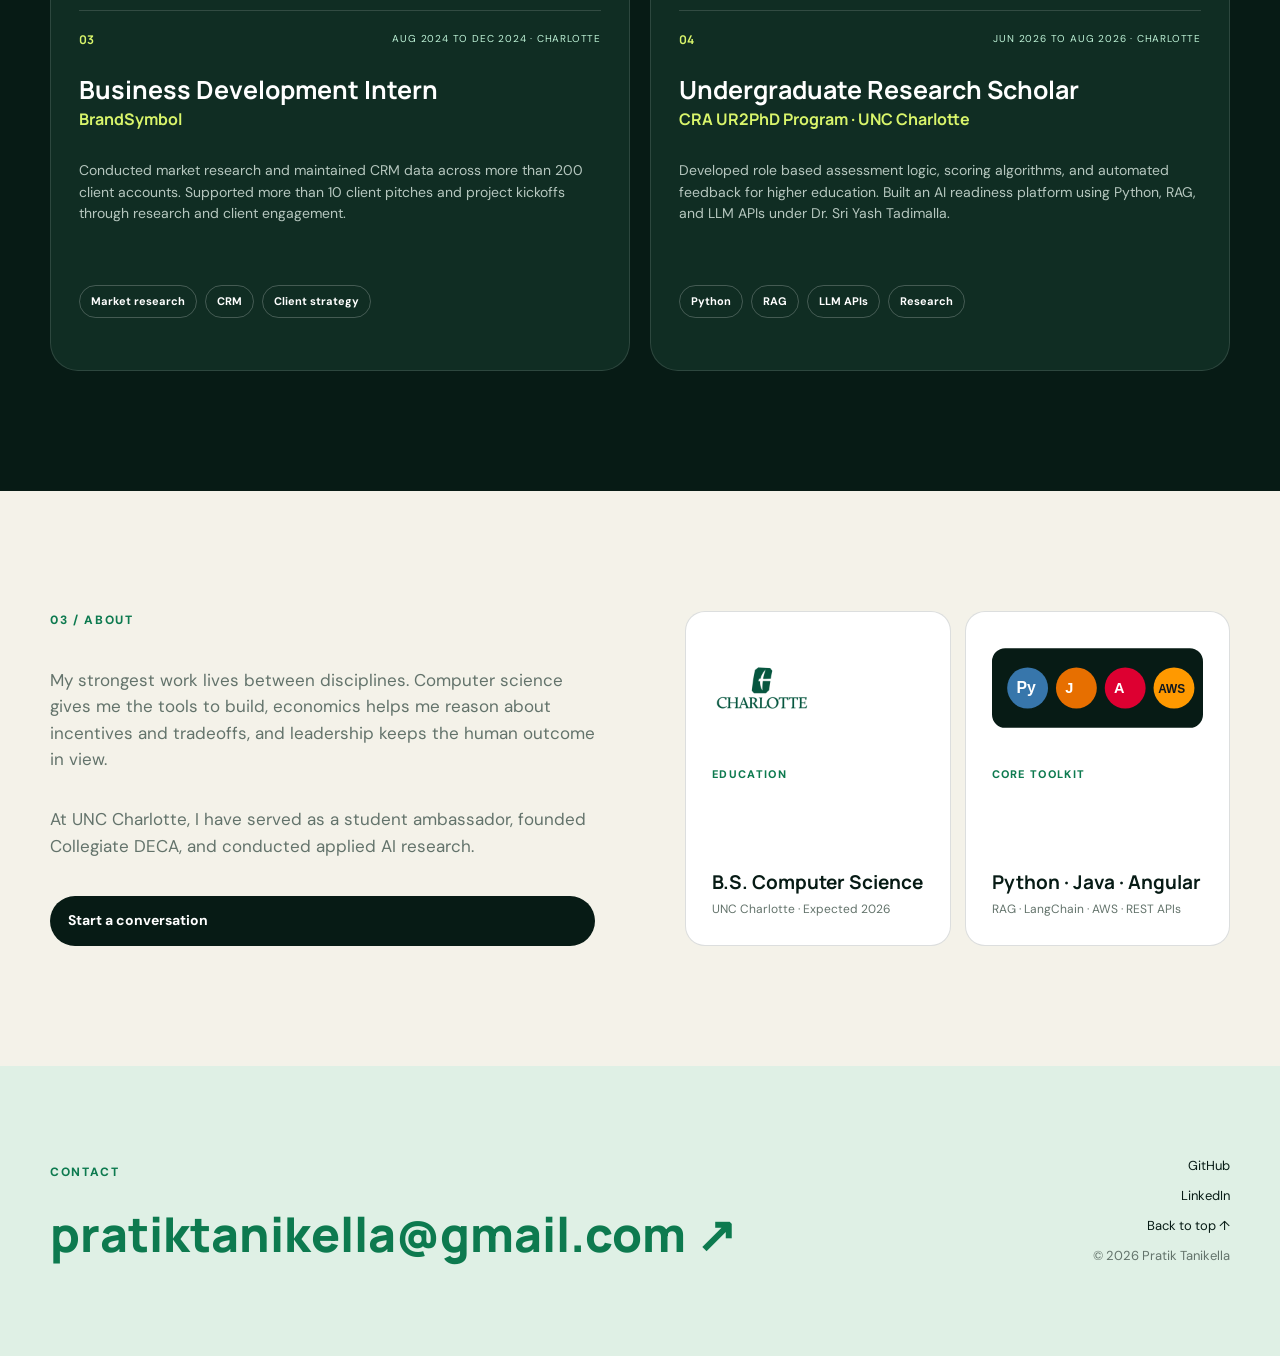
==== commit 2f0a9b55: "Use provided brand assets" ====
--- a/index.html
+++ b/index.html
@@ -16,11 +16,11 @@
   <a class="skip-link" href="#main">Skip to content</a>
   <header class="site-header">
     <nav class="nav shell" aria-label="Primary navigation">
-      <a class="brand" href="#top" aria-label="Pratik Tanikella, home"><span class="brand-mark">PT</span><span>Pratik Tanikella</span></a>
+      <a class="brand" href="#top" aria-label="Pratik Tanikella, home"><span class="brand-mark"><img src="img1.jpeg" alt=""></span><span>Pratik Tanikella</span></a>
       <button class="nav-toggle" type="button" aria-expanded="false" aria-controls="nav-links">Menu</button>
       <div class="nav-links" id="nav-links">
         <a href="#work">Work</a><a href="#experience">Experience</a><a href="#research">Research</a><a href="#about">About</a>
-        <a class="nav-cta" href="mailto:pratiktanikella@gmail.com">Let's talk <span aria-hidden="true">↗</span></a>
+        <a class="nav-cta" href="mailto:pratiktanikella@gmail.com">Let's talk</a>
       </div>
     </nav>
   </header>
@@ -99,17 +99,17 @@
     <section class="section experience-section" id="experience">
       <div class="shell"><div class="section-heading compact-heading reveal"><div><p class="kicker">02 / Experience</p><h2>Experience</h2></div></div>
         <div class="experience-cards">
-          <article class="experience-card reveal"><img src="assets/logo-vanguard.svg" alt="Vanguard logo"><div class="experience-card-head"><span>01</span><p>JAN 2026 TO JUL 2026 · CHARLOTTE</p></div><h3>Application Engineer Intern</h3><h4>Vanguard</h4><p>Developed Java RESTful microservices for a multi agent retirement planning platform. Increased AI retrieval accuracy by more than 75 percent using semantic chunking with AWS Bedrock and Amazon ECS.</p><div class="tag-row"><span>Java</span><span>AWS</span><span>Bedrock</span><span>Amazon ECS</span></div></article>
-          <article class="experience-card reveal"><img src="assets/logo-cisco.svg" alt="Cisco logo"><div class="experience-card-head"><span>02</span><p>JUN 2025 TO AUG 2025 · RALEIGH</p></div><h3>Software Engineer I Intern</h3><h4>Cisco Systems</h4><p>Engineered an agentic AI platform using LangChain and Model Context Protocol to process more than one million customer support records. Built Python and Java backend services across cloud, embedded, and security teams.</p><div class="tag-row"><span>Python</span><span>Java</span><span>LangChain</span><span>MCP</span></div></article>
-          <article class="experience-card reveal"><img src="assets/logo-brandsymbol.svg" alt="BrandSymbol logo"><div class="experience-card-head"><span>03</span><p>AUG 2024 TO DEC 2024 · CHARLOTTE</p></div><h3>Business Development Intern</h3><h4>BrandSymbol</h4><p>Conducted market research and maintained CRM data across more than 200 client accounts. Supported more than 10 client pitches and project kickoffs through research and client engagement.</p><div class="tag-row"><span>Market research</span><span>CRM</span><span>Client strategy</span></div></article>
-          <article class="experience-card reveal"><img src="assets/logo-charlotte.svg" alt="UNC Charlotte logo"><div class="experience-card-head"><span>04</span><p>JUN 2026 TO AUG 2026 · CHARLOTTE</p></div><h3>Undergraduate Research Scholar</h3><h4>CRA UR2PhD Program · UNC Charlotte</h4><p>Developed role based assessment logic, scoring algorithms, and automated feedback for higher education. Built an AI readiness platform using Python, RAG, and LLM APIs under Dr. Sri Yash Tadimalla.</p><div class="tag-row"><span>Python</span><span>RAG</span><span>LLM APIs</span><span>Research</span></div></article>
+          <article class="experience-card reveal"><div class="experience-logo logo-vanguard"><img src="assets/logo-vanguard.png" alt="Vanguard logo"></div><div class="experience-card-head"><span>01</span><p>JAN 2026 TO JUL 2026 · CHARLOTTE</p></div><h3>Application Engineer Intern</h3><h4>Vanguard</h4><p>Developed Java RESTful microservices for a multi agent retirement planning platform. Increased AI retrieval accuracy by more than 75 percent using semantic chunking with AWS Bedrock and Amazon ECS.</p><div class="tag-row"><span>Java</span><span>AWS</span><span>Bedrock</span><span>Amazon ECS</span></div></article>
+          <article class="experience-card reveal"><div class="experience-logo logo-cisco"><img src="assets/logo-cisco.png" alt="Cisco logo"></div><div class="experience-card-head"><span>02</span><p>JUN 2025 TO AUG 2025 · RALEIGH</p></div><h3>Software Engineer I Intern</h3><h4>Cisco Systems</h4><p>Engineered an agentic AI platform using LangChain and Model Context Protocol to process more than one million customer support records. Built Python and Java backend services across cloud, embedded, and security teams.</p><div class="tag-row"><span>Python</span><span>Java</span><span>LangChain</span><span>MCP</span></div></article>
+          <article class="experience-card reveal"><div class="experience-logo logo-brandsymbol"><img src="assets/logo-brandsymbol.png" alt="BrandSymbol logo"></div><div class="experience-card-head"><span>03</span><p>AUG 2024 TO DEC 2024 · CHARLOTTE</p></div><h3>Business Development Intern</h3><h4>BrandSymbol</h4><p>Conducted market research and maintained CRM data across more than 200 client accounts. Supported more than 10 client pitches and project kickoffs through research and client engagement.</p><div class="tag-row"><span>Market research</span><span>CRM</span><span>Client strategy</span></div></article>
+          <article class="experience-card reveal"><div class="experience-logo logo-charlotte"><img src="assets/logo-charlotte.png" alt="UNC Charlotte logo"></div><div class="experience-card-head"><span>04</span><p>JUN 2026 TO AUG 2026 · CHARLOTTE</p></div><h3>Undergraduate Research Scholar</h3><h4>CRA UR2PhD Program · UNC Charlotte</h4><p>Developed role based assessment logic, scoring algorithms, and automated feedback for higher education. Built an AI readiness platform using Python, RAG, and LLM APIs under Dr. Sri Yash Tadimalla.</p><div class="tag-row"><span>Python</span><span>RAG</span><span>LLM APIs</span><span>Research</span></div></article>
         </div>
       </div>
     </section>
 
     <section class="section shell about" id="about">
-      <div class="about-copy reveal"><p class="kicker">03 / About</p><p>My strongest work lives between disciplines. Computer science gives me the tools to build, economics helps me reason about incentives and tradeoffs, and leadership keeps the human outcome in view.</p><p>At UNC Charlotte, I have served as a student ambassador, founded Collegiate DECA, and conducted applied AI research.</p><a class="button primary" href="mailto:pratiktanikella@gmail.com">Start a conversation ↗</a></div>
-      <div class="about-cards reveal"><div><img src="assets/logo-charlotte.svg" alt="UNC Charlotte logo"><span>Education</span><strong>B.S. Computer Science</strong><p>UNC Charlotte · Expected 2026</p></div><div><img src="assets/tech-toolkit.svg" alt="Python, Java, Angular, and AWS technology symbols"><span>Core toolkit</span><strong>Python · Java · Angular</strong><p>RAG · LangChain · AWS · REST APIs</p></div></div>
+      <div class="about-copy reveal"><p class="kicker">03 / About</p><p>My strongest work lives between disciplines. Computer science gives me the tools to build, economics helps me reason about incentives and tradeoffs, and leadership keeps the human outcome in view.</p><p>At UNC Charlotte, I have served as a student ambassador, founded Collegiate DECA, and conducted applied AI research.</p><a class="button primary" href="mailto:pratiktanikella@gmail.com">Start a conversation</a></div>
+      <div class="about-cards reveal"><div><img src="assets/logo-charlotte.png" alt="UNC Charlotte logo"><span>Education</span><strong>B.S. Computer Science</strong><p>UNC Charlotte · Expected 2026</p></div><div><img src="assets/tech-toolkit.svg" alt="Python, Java, Angular, and AWS technology symbols"><span>Core toolkit</span><strong>Python · Java · Angular</strong><p>RAG · LangChain · AWS · REST APIs</p></div></div>
     </section>
   </main>
 
--- a/styles.css
+++ b/styles.css
@@ -8,3 +8,5 @@
 .about-cards{grid-template-columns:1fr 1fr}.about-cards>div{min-height:330px}.about-cards img{width:100%;height:100px;object-fit:contain;object-position:left center;margin-bottom:28px;border-radius:12px}.about-copy{display:flex;flex-direction:column;justify-content:center}.footer-email{display:inline-block;font:800 clamp(24px,4vw,48px) Manrope;color:var(--green)}
 @media(max-width:900px){.experience-cards{grid-template-columns:1fr}.experience-card{min-height:auto}.compact-heading{align-items:flex-start}}
 @media(max-width:560px){.about-cards{grid-template-columns:1fr}.experience-card{padding:22px}.experience-card h3{font-size:22px}.experience-card-head{flex-direction:column}.experience-card-head>p{text-align:left}.footer-email{font-size:21px}}
+.brand-mark{overflow:hidden}.brand-mark img{width:100%;height:100%;object-fit:cover;object-position:center 18%}
+.experience-logo{width:100%;height:92px;overflow:hidden;background-color:#fff;background-repeat:no-repeat;background-position:center;border-radius:16px;margin-bottom:28px}.experience-logo img{display:none}.experience-logo.logo-vanguard{background-image:url("assets/logo-vanguard.png");background-size:190px auto}.experience-logo.logo-cisco{background-image:url("assets/logo-cisco.png");background-size:180px auto}.experience-logo.logo-brandsymbol{background-image:url("assets/logo-brandsymbol.png");background-size:360px auto}.experience-logo.logo-charlotte{background-image:url("assets/logo-charlotte.png");background-size:220px auto}
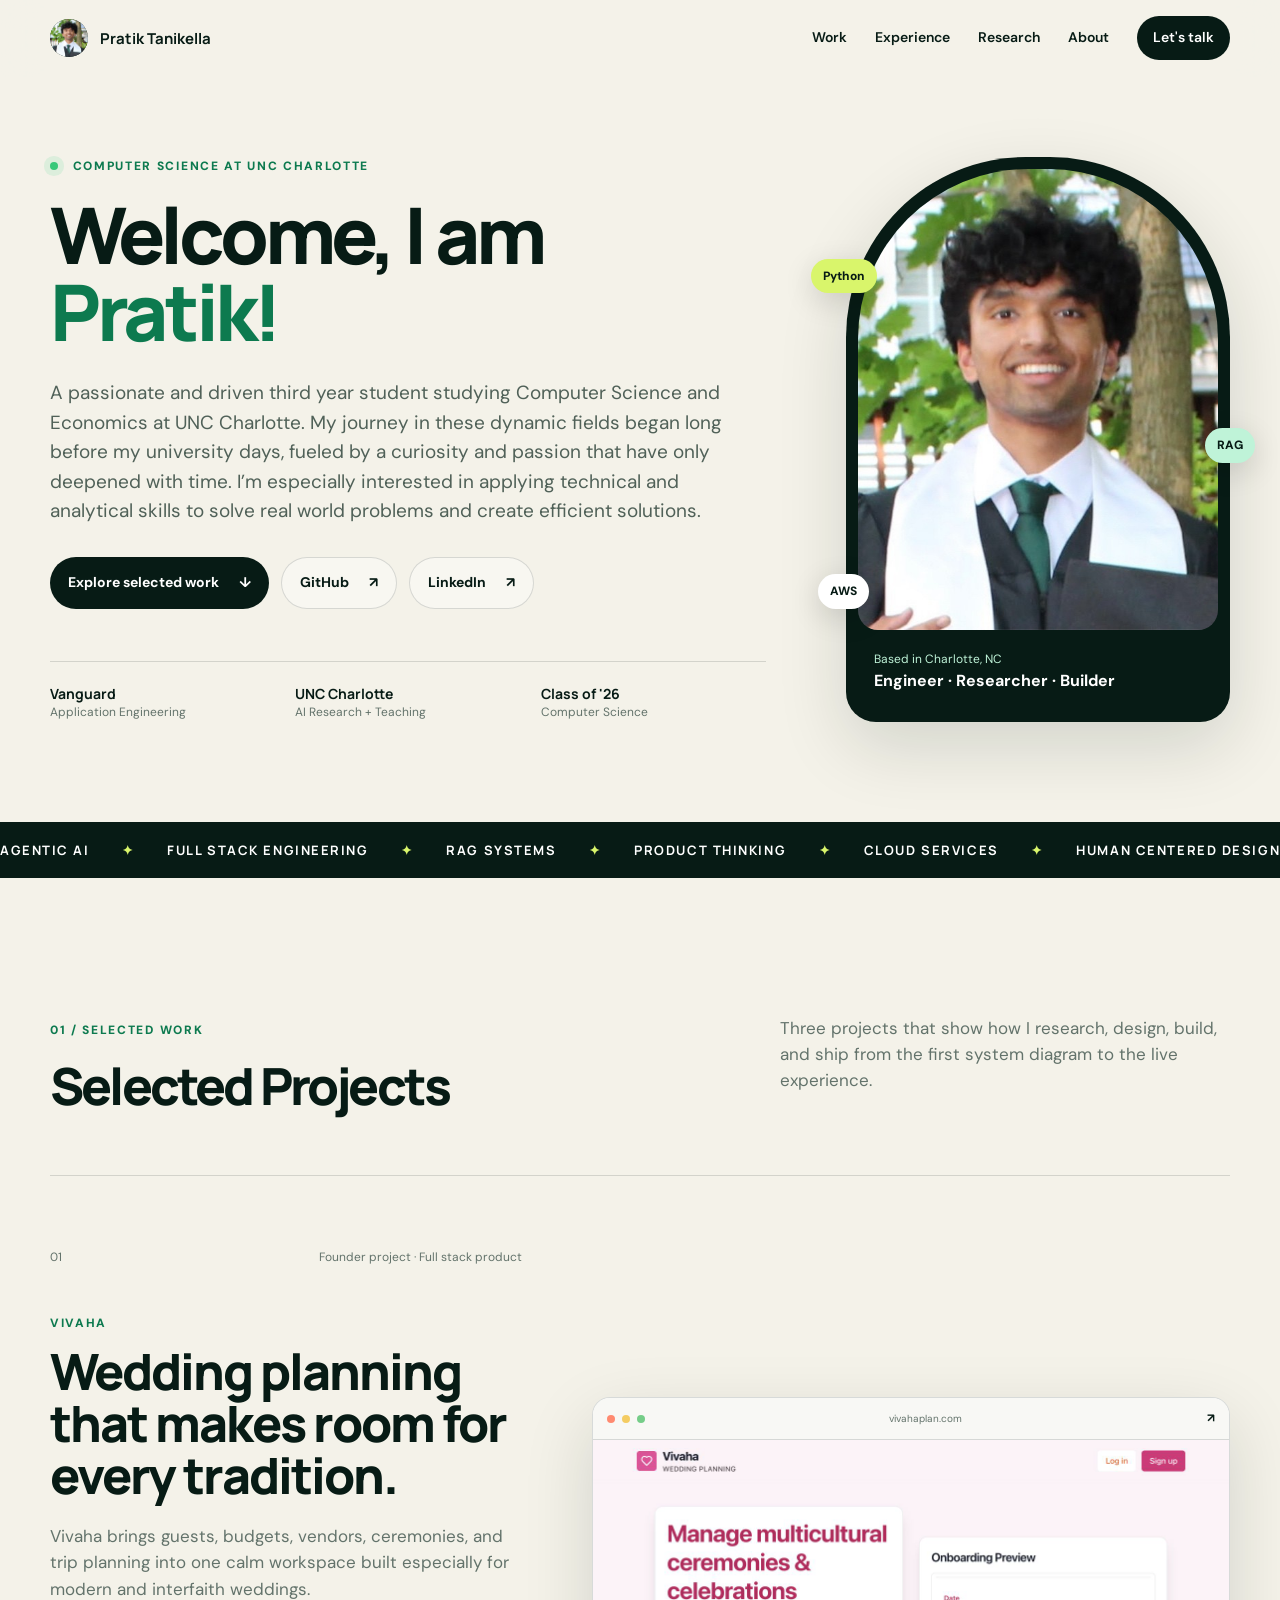
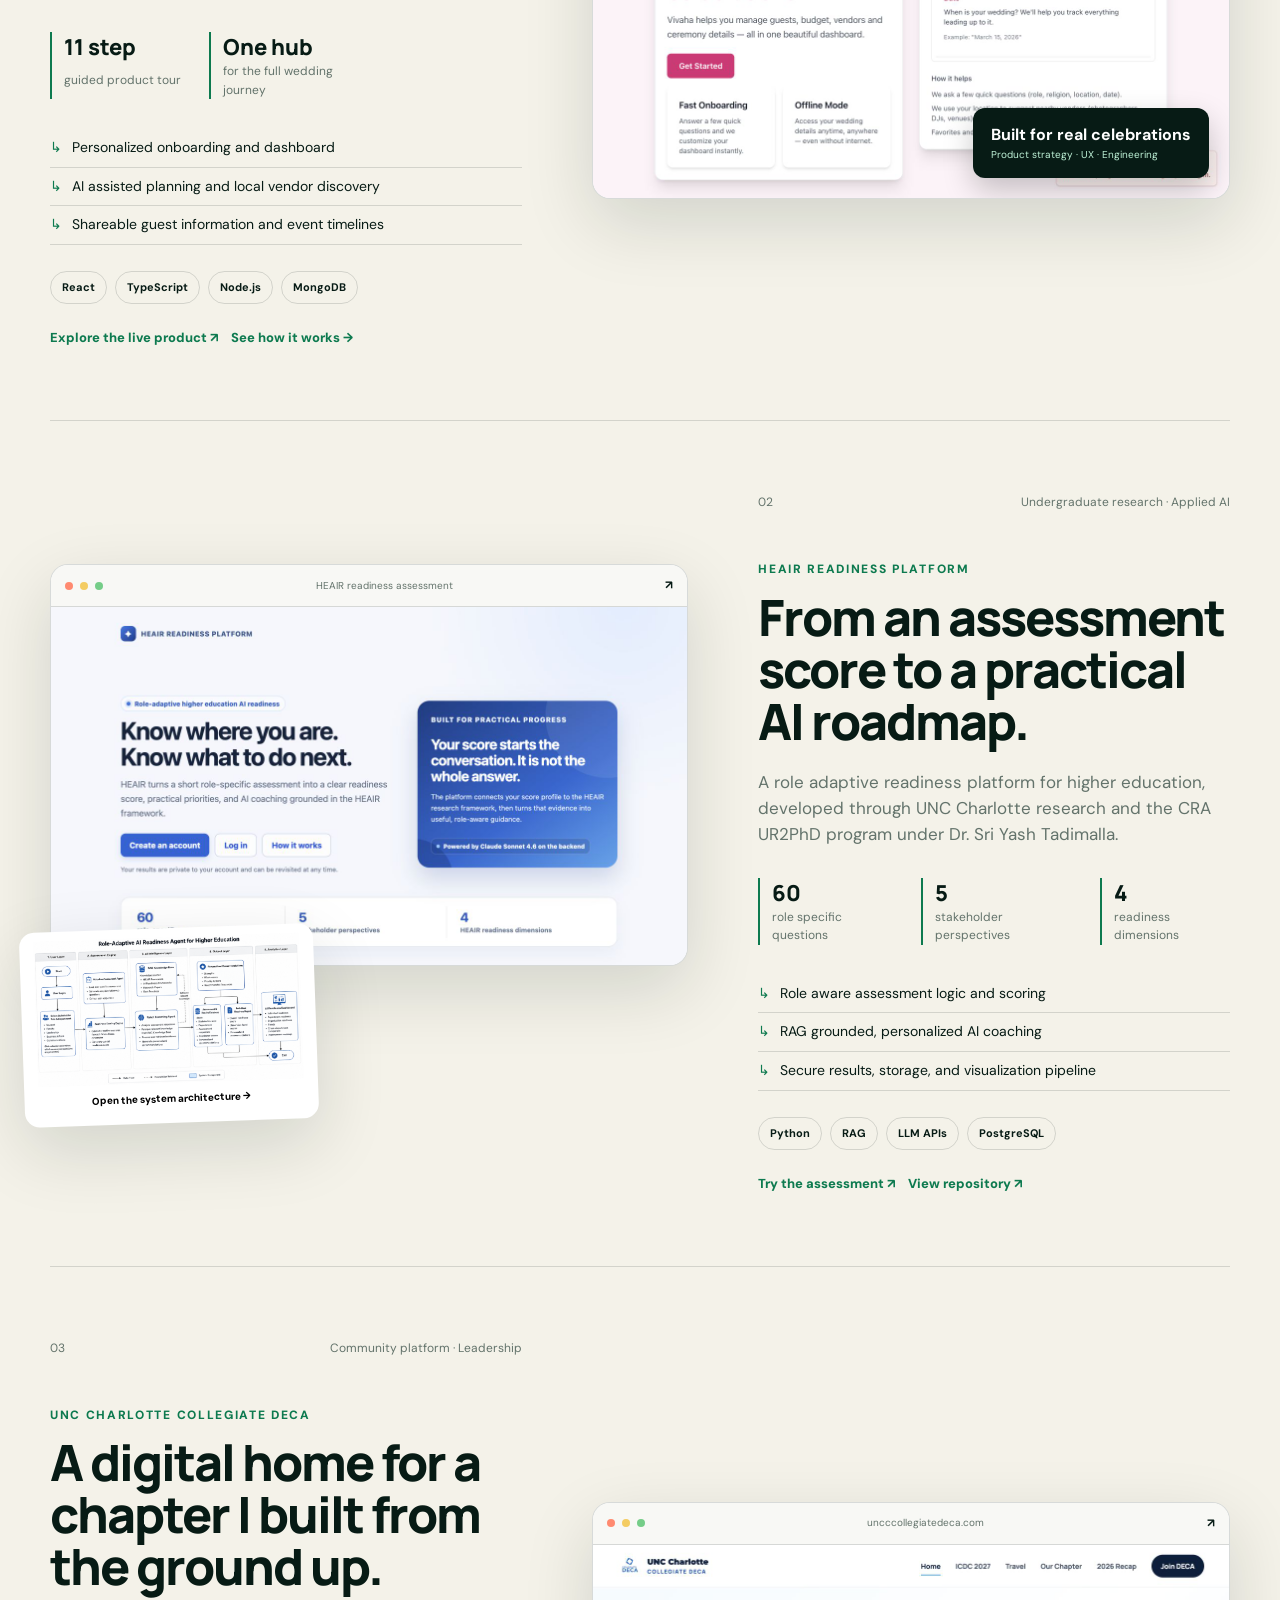
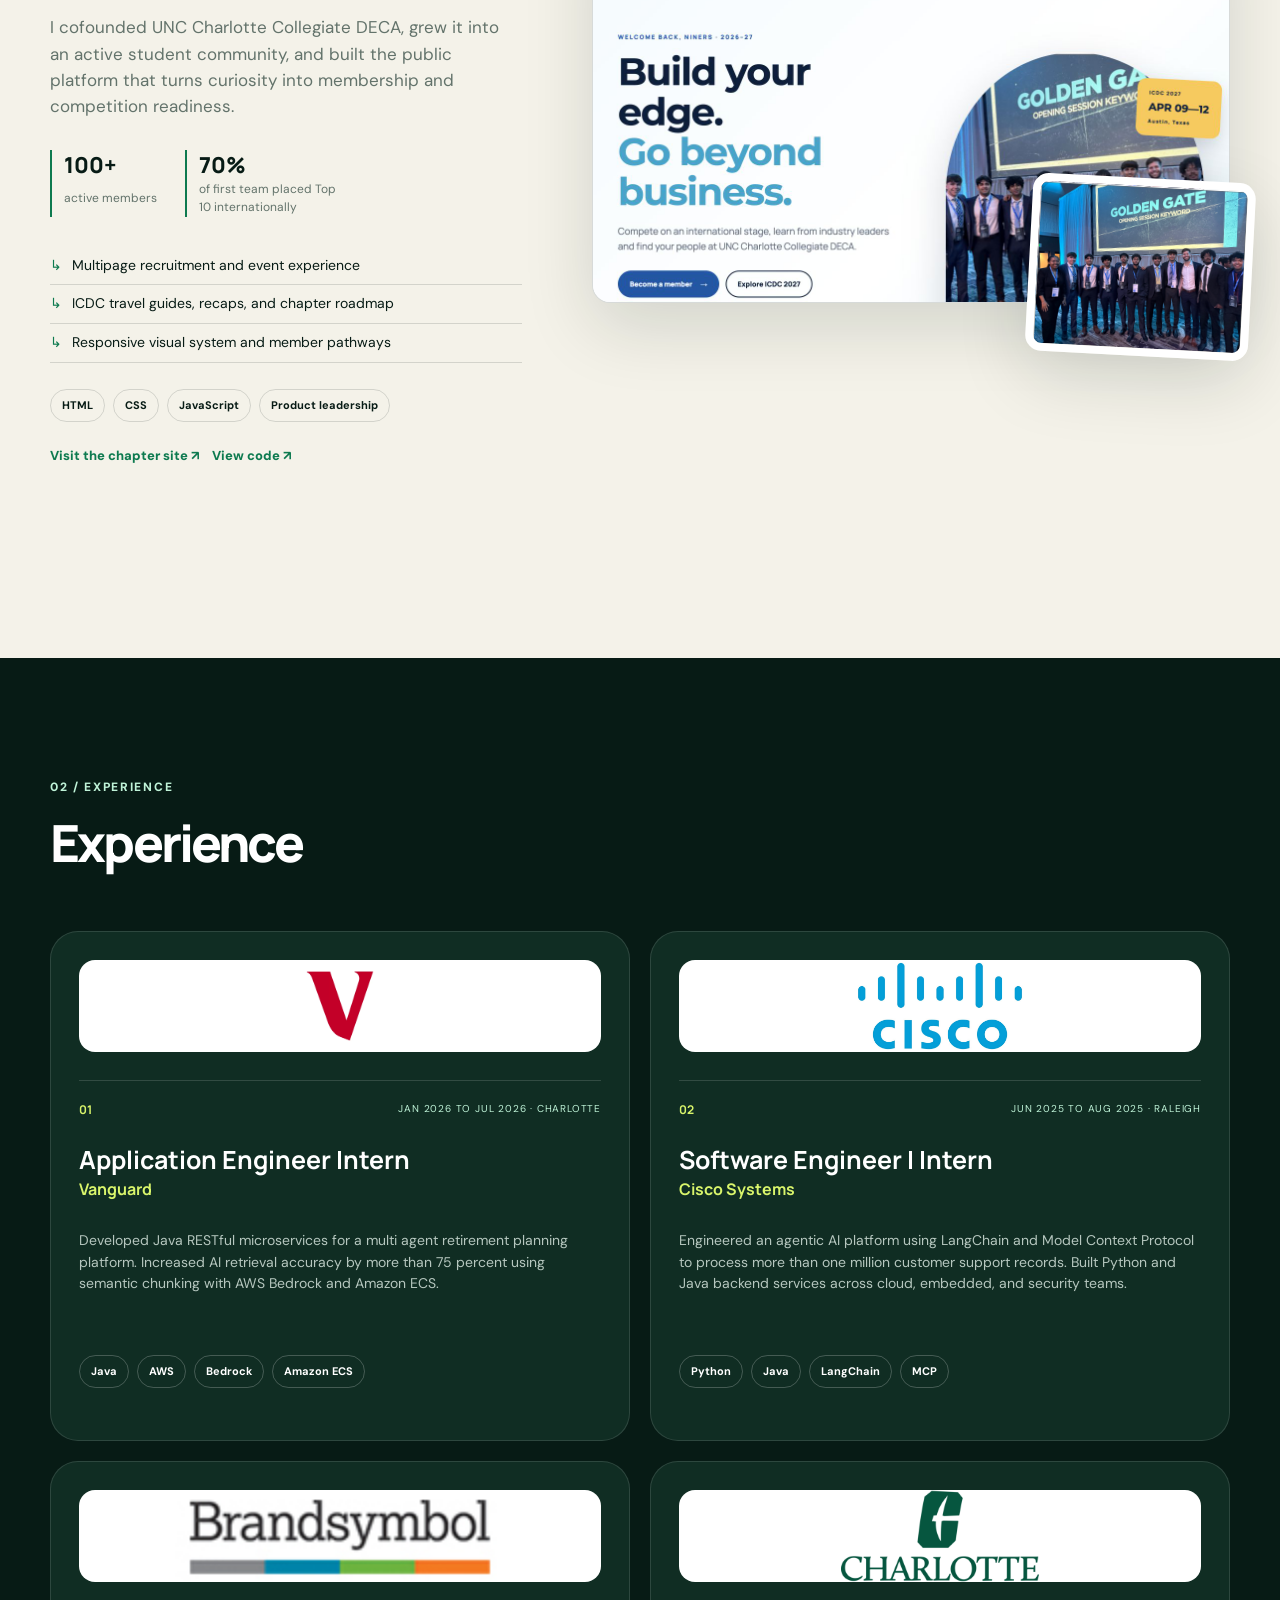
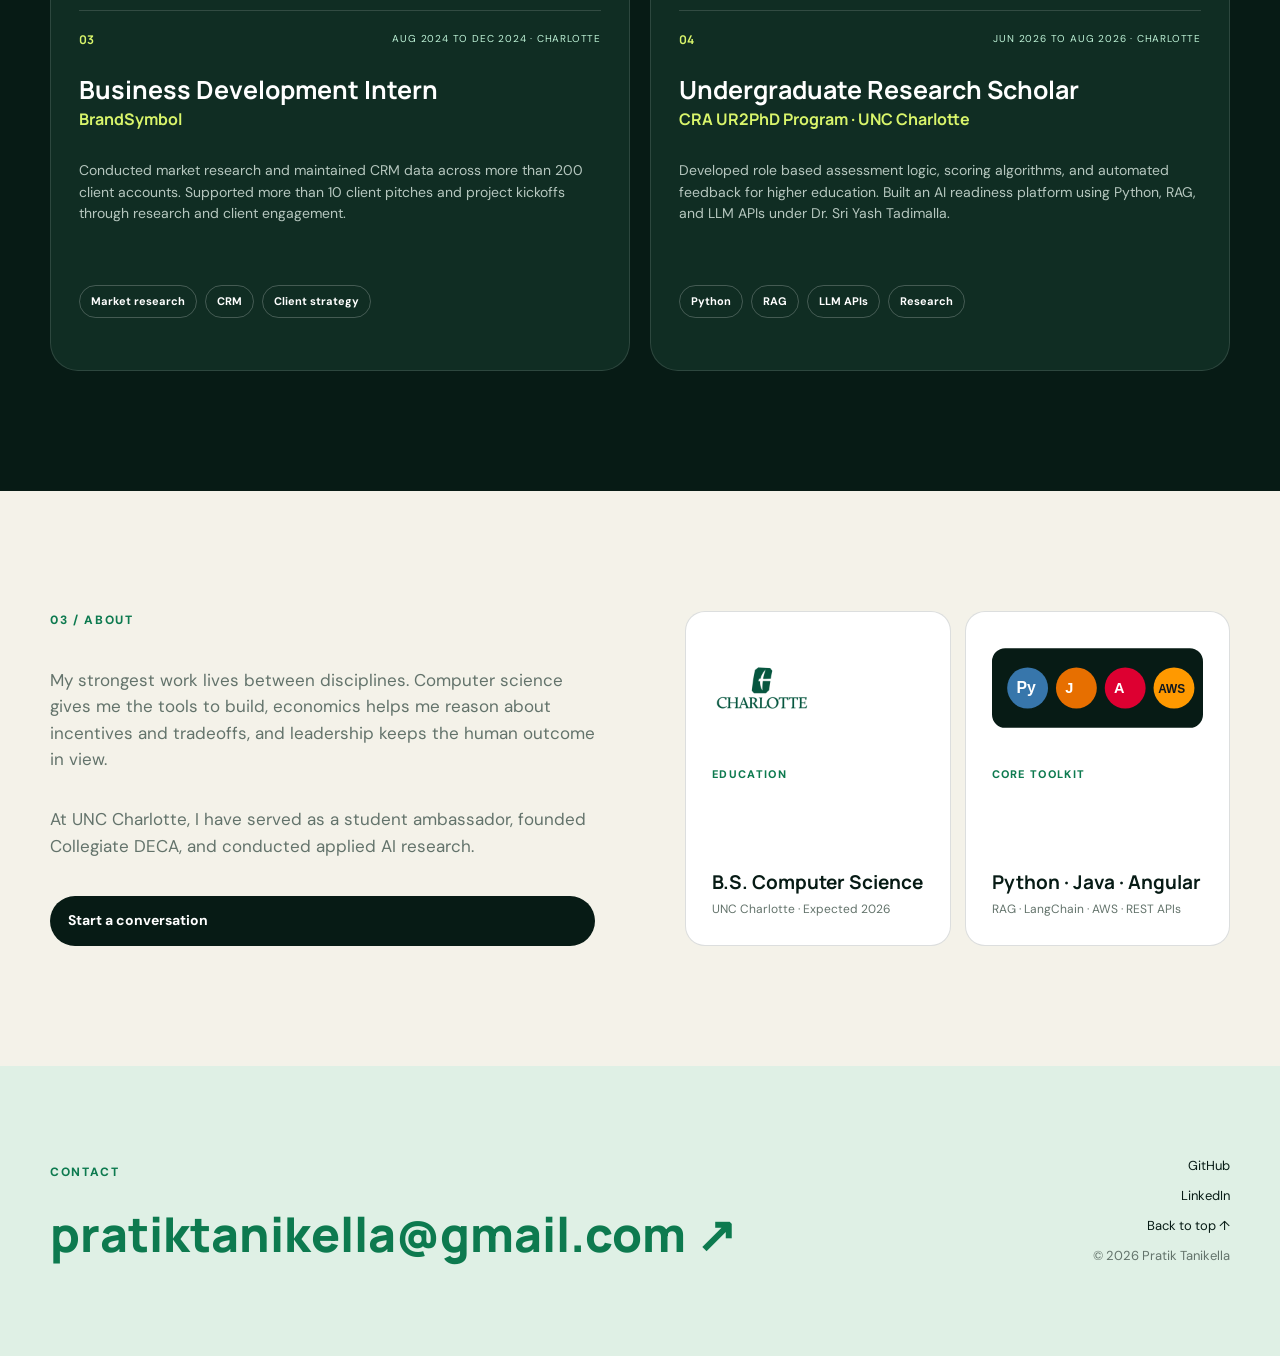
==== commit 4058fe7f: "Update hero academic focus" ====
--- a/index.html
+++ b/index.html
@@ -28,7 +28,7 @@
   <main id="main">
     <section class="hero shell" id="top">
       <div class="hero-copy reveal">
-        <p class="eyebrow"><span class="status-dot"></span> Computer Science and Economics at UNC Charlotte</p>
+        <p class="eyebrow"><span class="status-dot"></span> Computer Science at UNC Charlotte</p>
         <h1>Welcome, I am <span>Pratik!</span></h1>
         <p class="lede">A passionate and driven third year student studying Computer Science and Economics at UNC Charlotte. My journey in these dynamic fields began long before my university days, fueled by a curiosity and passion that have only deepened with time. I’m especially interested in applying technical and analytical skills to solve real world problems and create efficient solutions.</p>
         <div class="hero-actions">
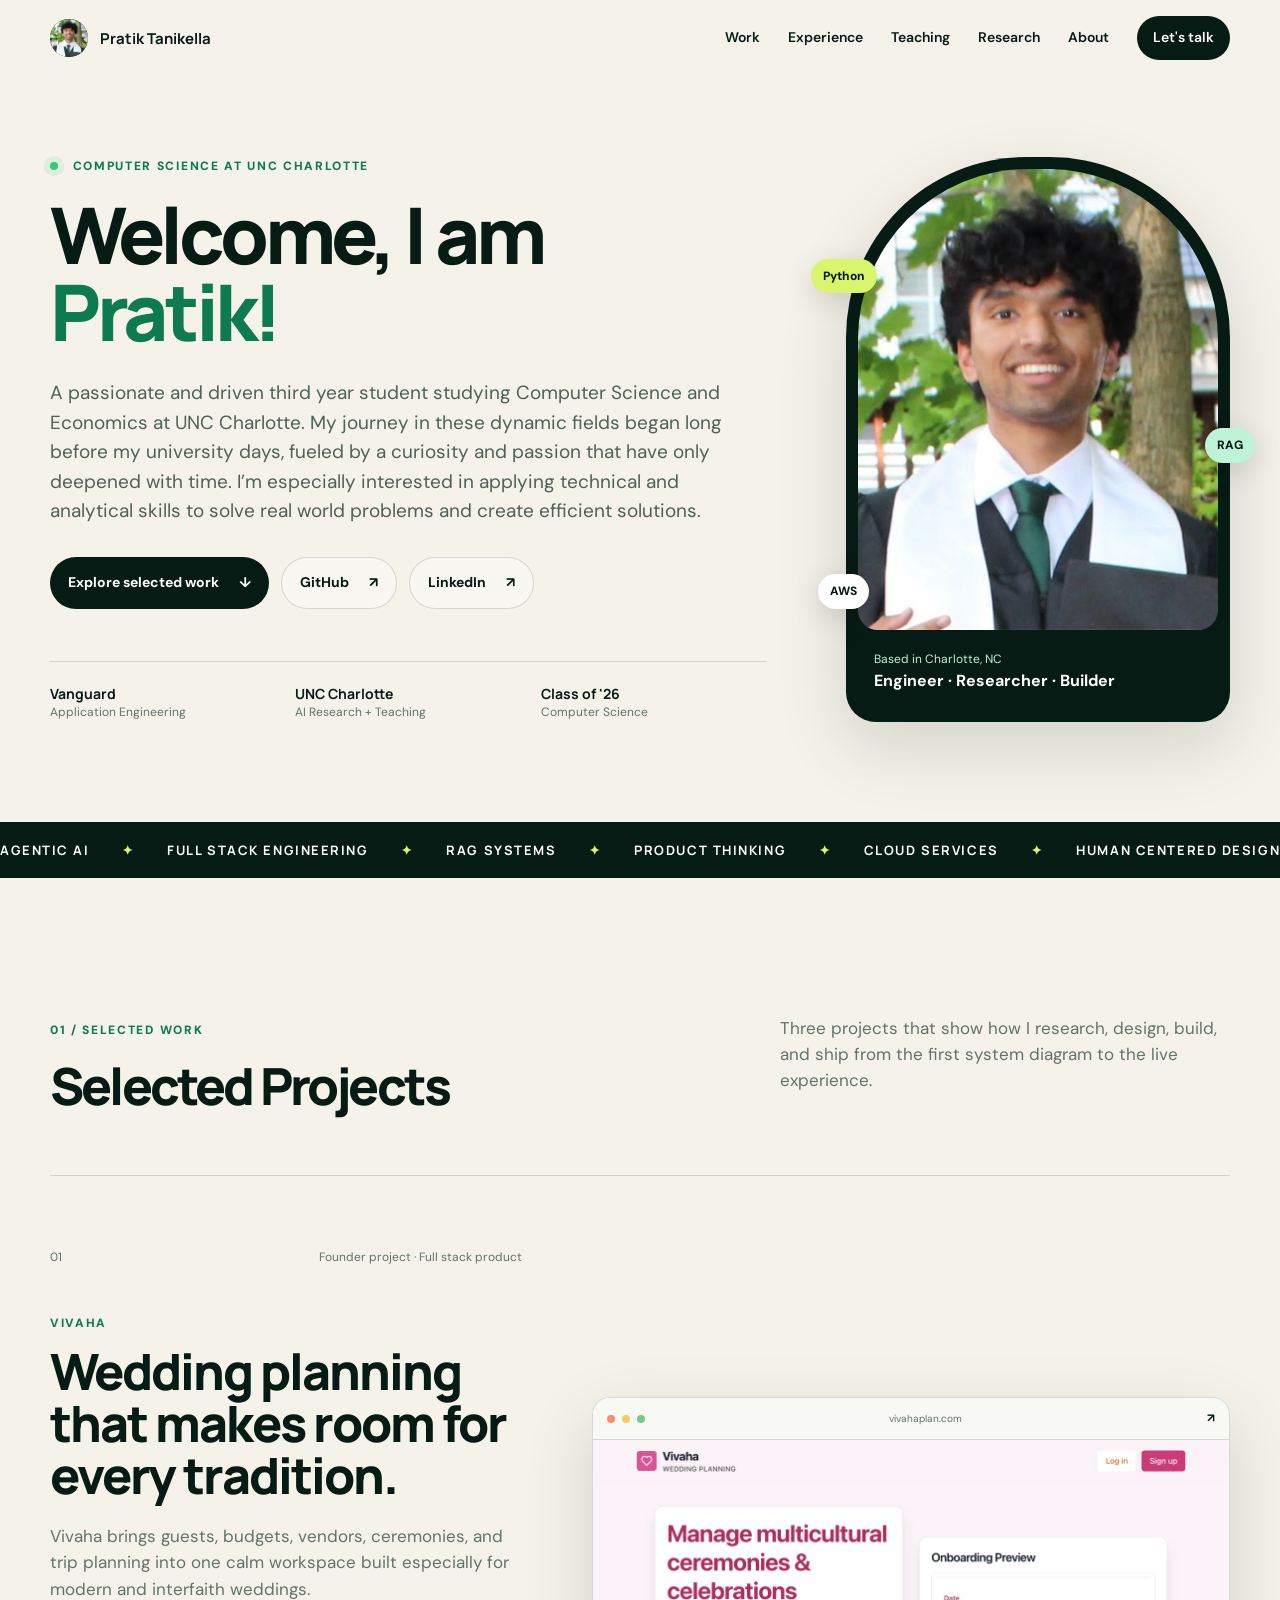
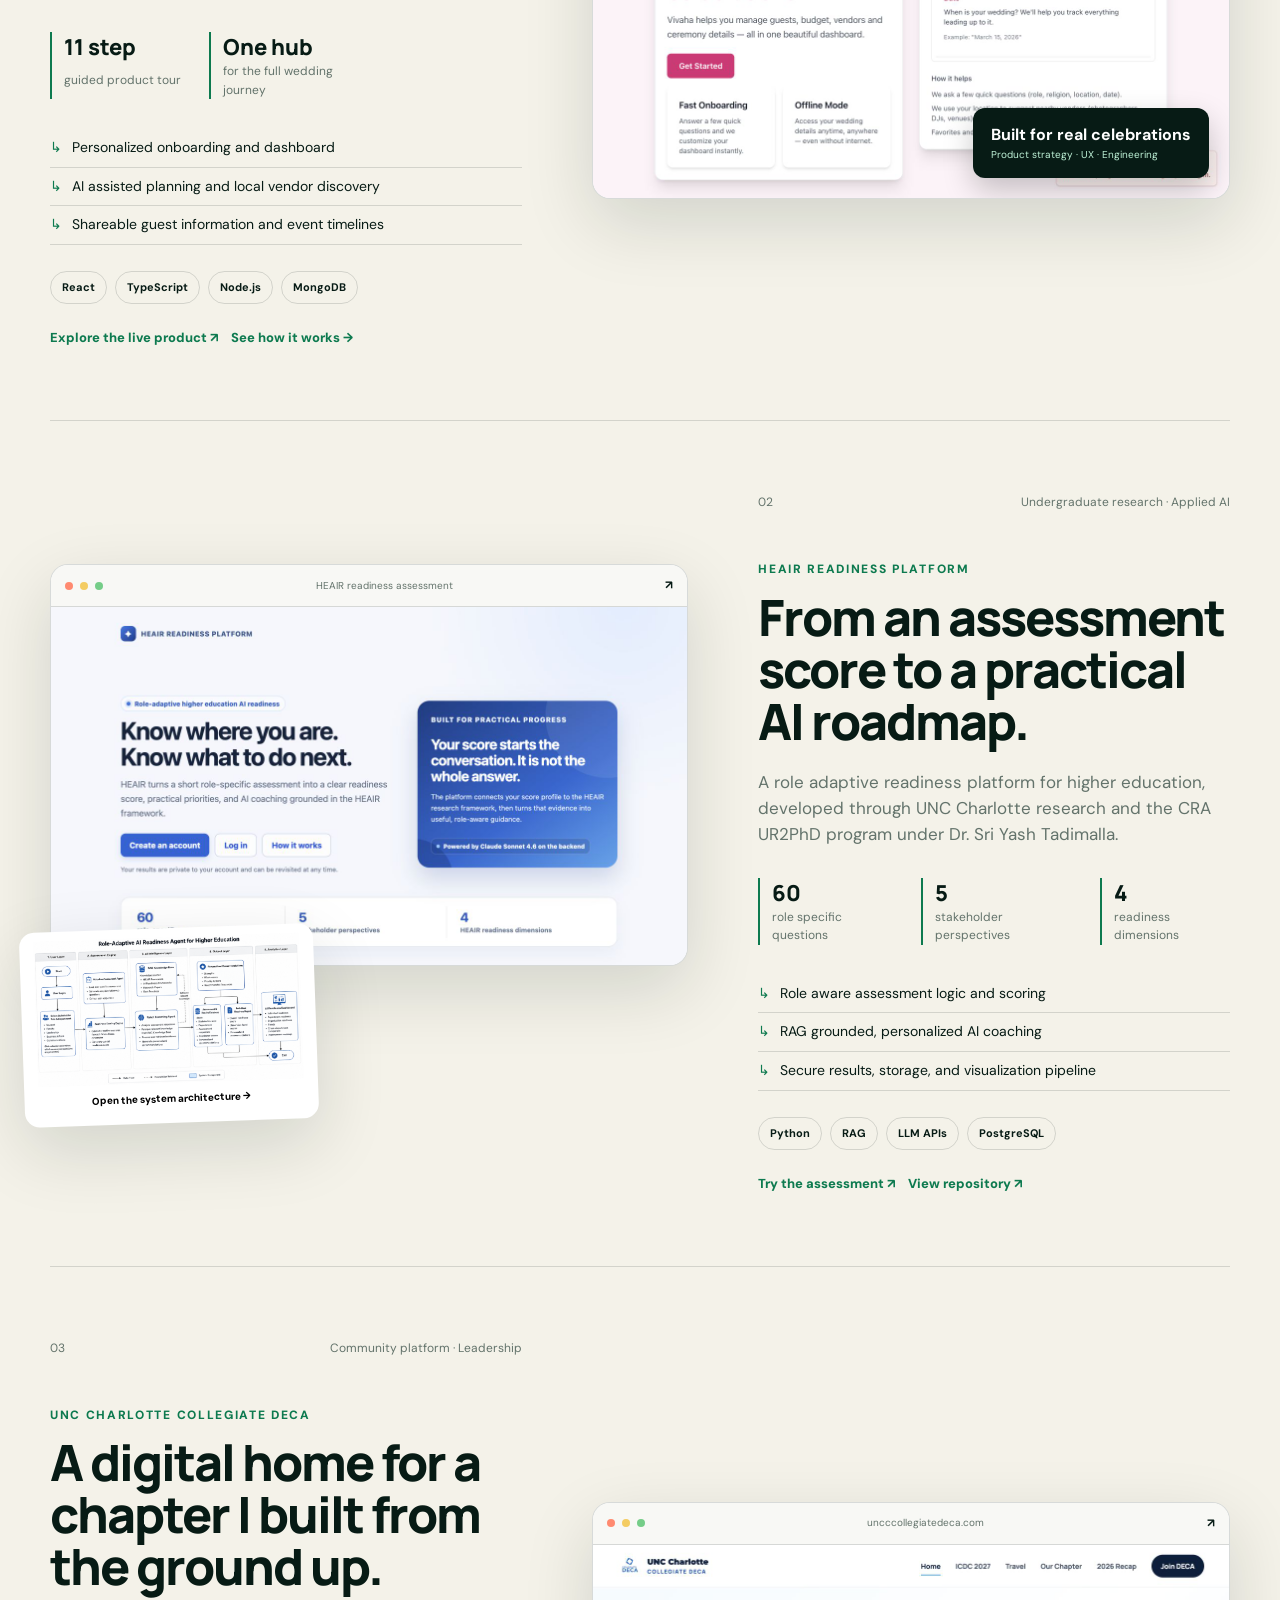
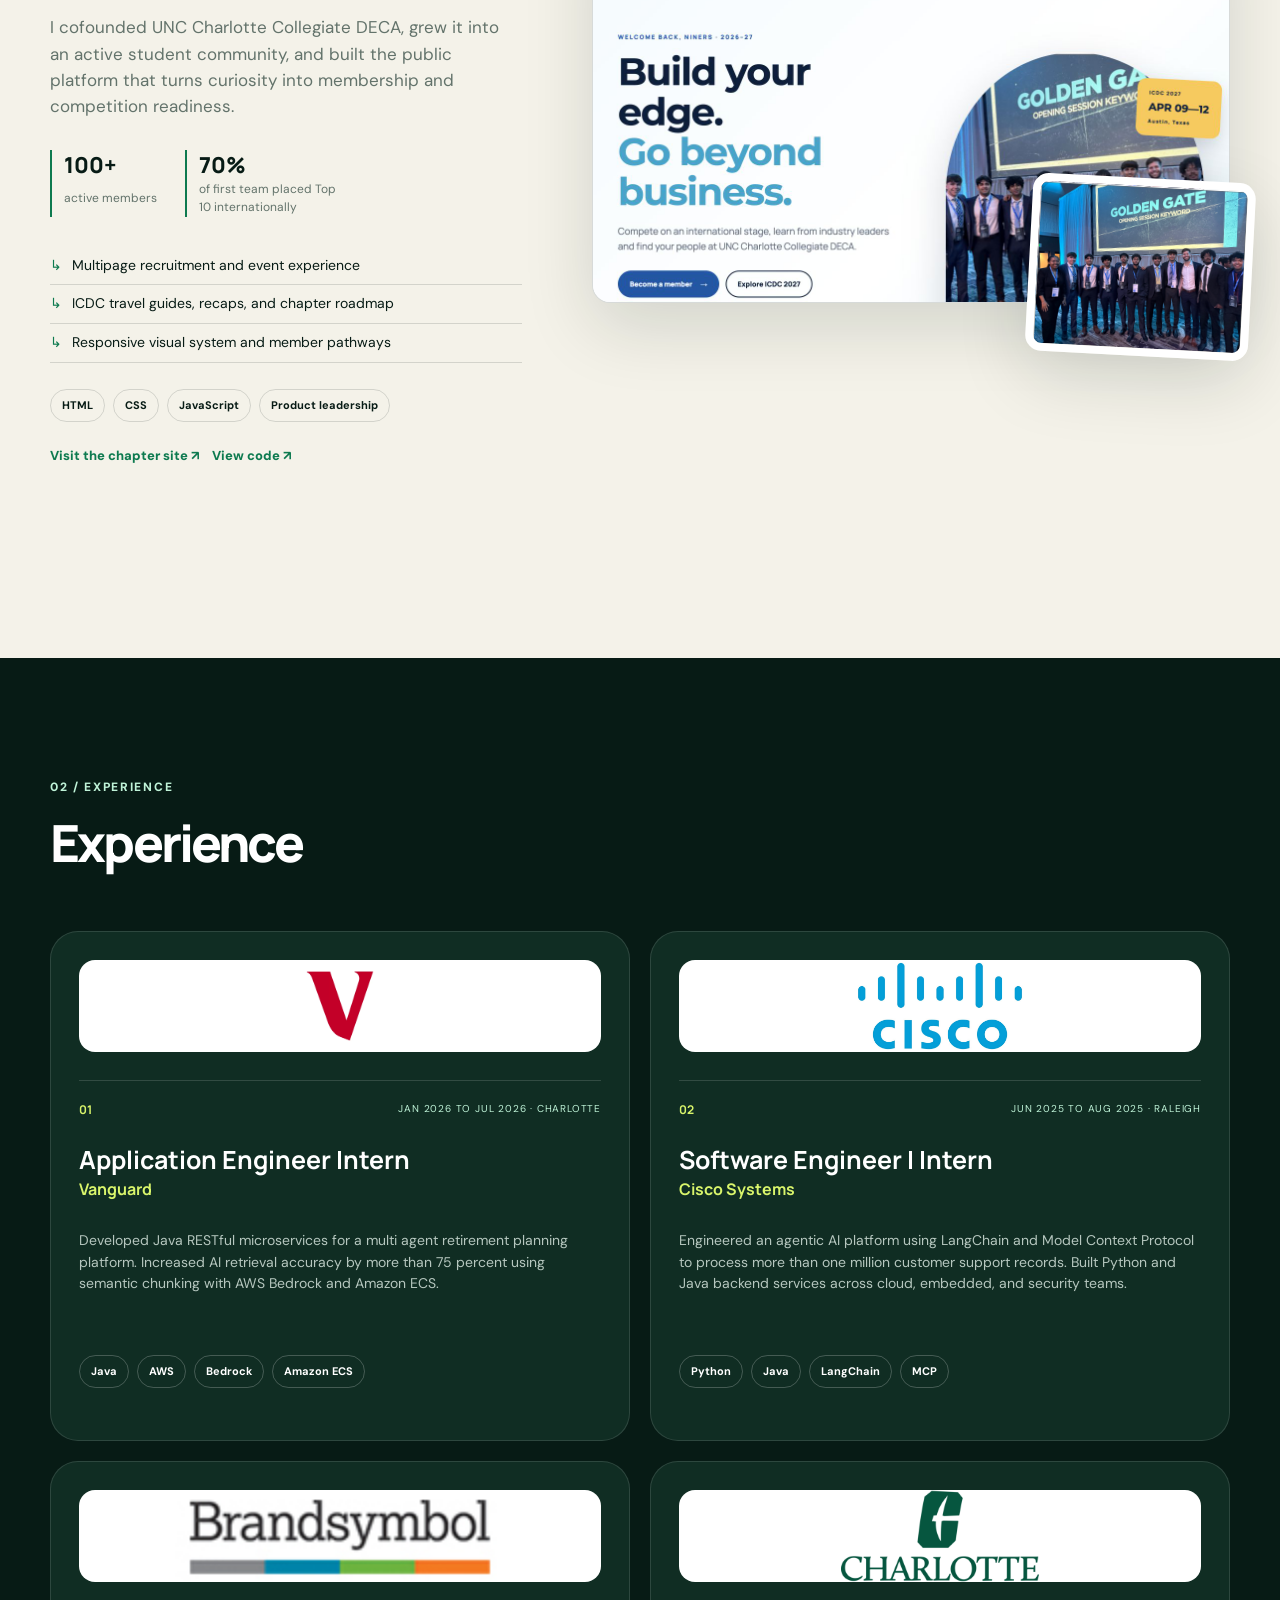
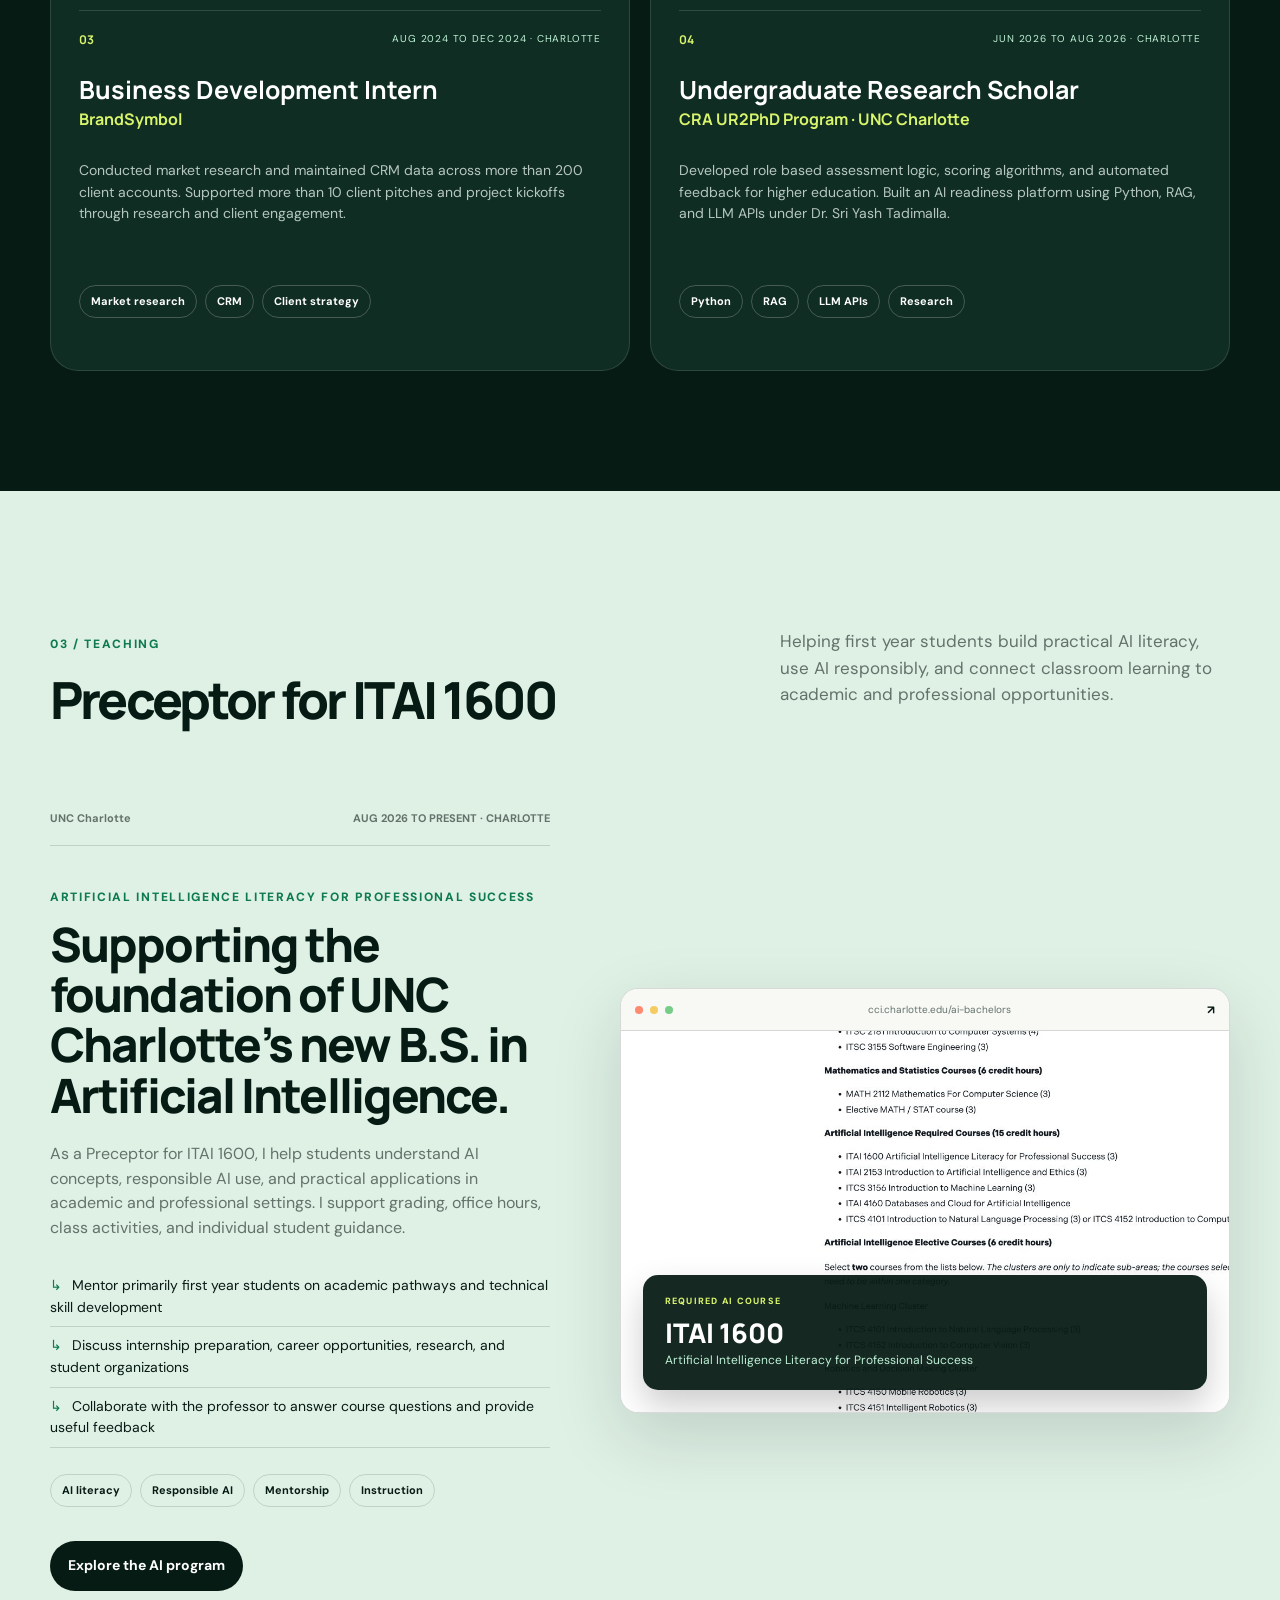
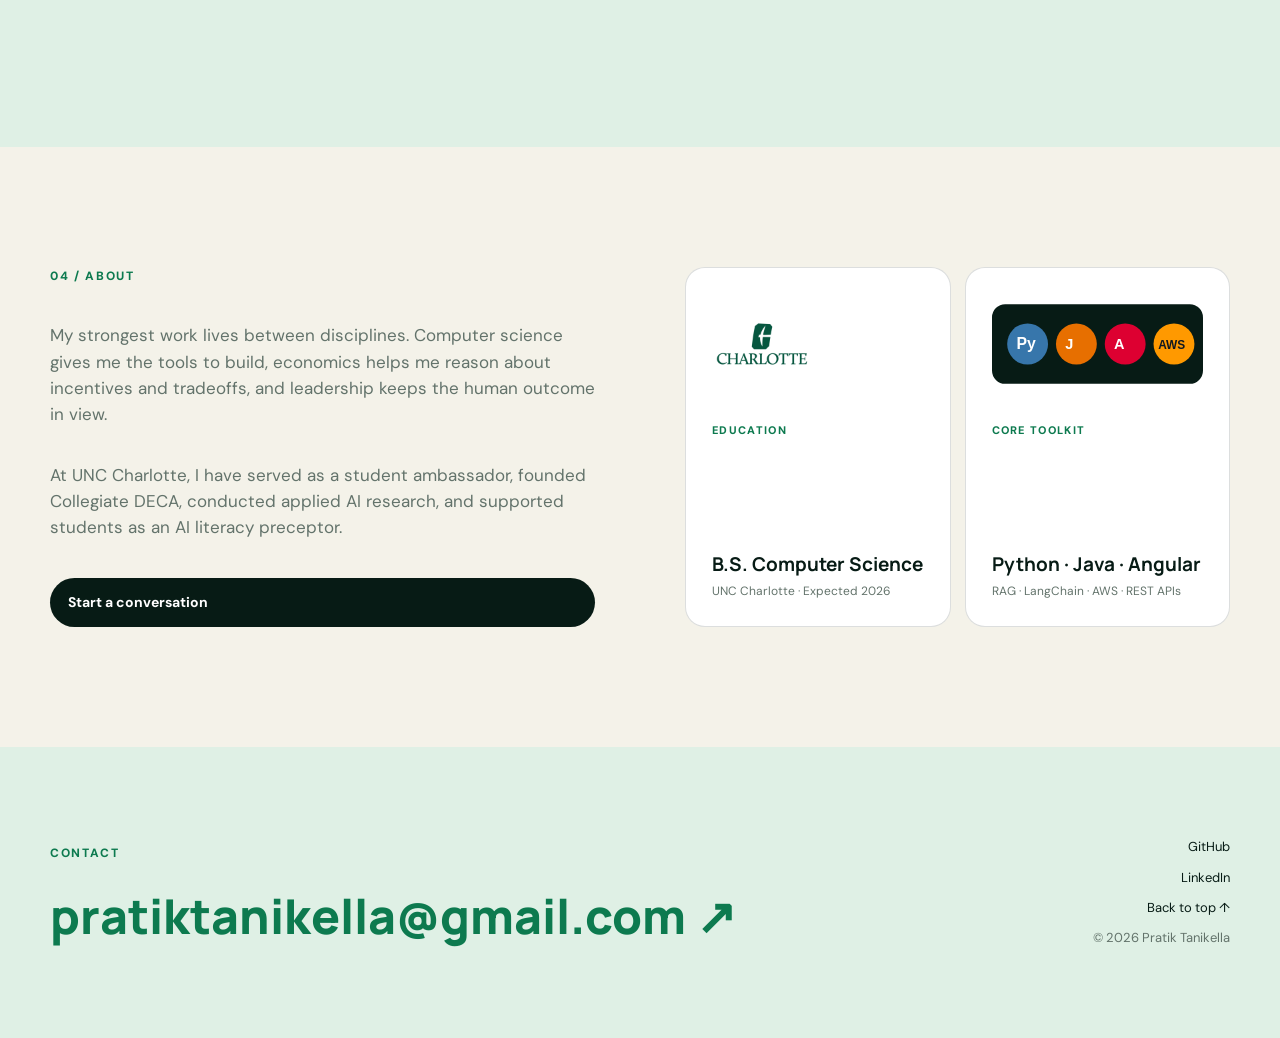
==== commit 728aeac6: "Add ITAI 1600 preceptor section" ====
--- a/index.html
+++ b/index.html
@@ -19,7 +19,7 @@
       <a class="brand" href="#top" aria-label="Pratik Tanikella, home"><span class="brand-mark"><img src="img1.jpeg" alt=""></span><span>Pratik Tanikella</span></a>
       <button class="nav-toggle" type="button" aria-expanded="false" aria-controls="nav-links">Menu</button>
       <div class="nav-links" id="nav-links">
-        <a href="#work">Work</a><a href="#experience">Experience</a><a href="#research">Research</a><a href="#about">About</a>
+        <a href="#work">Work</a><a href="#experience">Experience</a><a href="#teaching">Teaching</a><a href="#research">Research</a><a href="#about">About</a>
         <a class="nav-cta" href="mailto:pratiktanikella@gmail.com">Let's talk</a>
       </div>
     </nav>
@@ -107,8 +107,37 @@
       </div>
     </section>
 
+    <section class="section teaching-section" id="teaching">
+      <div class="shell">
+        <div class="section-heading compact-heading reveal">
+          <div><p class="kicker">03 / Teaching</p><h2>Preceptor for ITAI 1600</h2></div>
+          <p>Helping first year students build practical AI literacy, use AI responsibly, and connect classroom learning to academic and professional opportunities.</p>
+        </div>
+        <article class="teaching-feature reveal">
+          <div class="teaching-copy">
+            <div class="teaching-meta"><span>UNC Charlotte</span><span>AUG 2026 TO PRESENT · CHARLOTTE</span></div>
+            <p class="project-label">ARTIFICIAL INTELLIGENCE LITERACY FOR PROFESSIONAL SUCCESS</p>
+            <h3>Supporting the foundation of UNC Charlotte’s new B.S. in Artificial Intelligence.</h3>
+            <p>As a Preceptor for ITAI 1600, I help students understand AI concepts, responsible AI use, and practical applications in academic and professional settings. I support grading, office hours, class activities, and individual student guidance.</p>
+            <ul class="feature-list">
+              <li>Mentor primarily first year students on academic pathways and technical skill development</li>
+              <li>Discuss internship preparation, career opportunities, research, and student organizations</li>
+              <li>Collaborate with the professor to answer course questions and provide useful feedback</li>
+            </ul>
+            <div class="tag-row"><span>AI literacy</span><span>Responsible AI</span><span>Mentorship</span><span>Instruction</span></div>
+            <a class="button primary" href="https://cci.charlotte.edu/ai-bachelors/" target="_blank" rel="noreferrer">Explore the AI program</a>
+          </div>
+          <a class="browser-frame teaching-preview" href="https://cci.charlotte.edu/ai-bachelors/" target="_blank" rel="noreferrer" aria-label="Open UNC Charlotte Bachelor of Science in Artificial Intelligence program page">
+            <div class="browser-bar"><i></i><i></i><i></i><span>cci.charlotte.edu/ai-bachelors</span><b>↗</b></div>
+            <img src="assets/itai1600-preview.jpg" alt="UNC Charlotte artificial intelligence curriculum showing ITAI 1600 Artificial Intelligence Literacy for Professional Success">
+            <div class="course-highlight"><span>REQUIRED AI COURSE</span><strong>ITAI 1600</strong><p>Artificial Intelligence Literacy for Professional Success</p></div>
+          </a>
+        </article>
+      </div>
+    </section>
+
     <section class="section shell about" id="about">
-      <div class="about-copy reveal"><p class="kicker">03 / About</p><p>My strongest work lives between disciplines. Computer science gives me the tools to build, economics helps me reason about incentives and tradeoffs, and leadership keeps the human outcome in view.</p><p>At UNC Charlotte, I have served as a student ambassador, founded Collegiate DECA, and conducted applied AI research.</p><a class="button primary" href="mailto:pratiktanikella@gmail.com">Start a conversation</a></div>
+      <div class="about-copy reveal"><p class="kicker">04 / About</p><p>My strongest work lives between disciplines. Computer science gives me the tools to build, economics helps me reason about incentives and tradeoffs, and leadership keeps the human outcome in view.</p><p>At UNC Charlotte, I have served as a student ambassador, founded Collegiate DECA, conducted applied AI research, and supported students as an AI literacy preceptor.</p><a class="button primary" href="mailto:pratiktanikella@gmail.com">Start a conversation</a></div>
       <div class="about-cards reveal"><div><img src="assets/logo-charlotte.png" alt="UNC Charlotte logo"><span>Education</span><strong>B.S. Computer Science</strong><p>UNC Charlotte · Expected 2026</p></div><div><img src="assets/tech-toolkit.svg" alt="Python, Java, Angular, and AWS technology symbols"><span>Core toolkit</span><strong>Python · Java · Angular</strong><p>RAG · LangChain · AWS · REST APIs</p></div></div>
     </section>
   </main>
--- a/styles.css
+++ b/styles.css
@@ -10,3 +10,6 @@
 @media(max-width:560px){.about-cards{grid-template-columns:1fr}.experience-card{padding:22px}.experience-card h3{font-size:22px}.experience-card-head{flex-direction:column}.experience-card-head>p{text-align:left}.footer-email{font-size:21px}}
 .brand-mark{overflow:hidden}.brand-mark img{width:100%;height:100%;object-fit:cover;object-position:center 18%}
 .experience-logo{width:100%;height:92px;overflow:hidden;background-color:#fff;background-repeat:no-repeat;background-position:center;border-radius:16px;margin-bottom:28px}.experience-logo img{display:none}.experience-logo.logo-vanguard{background-image:url("assets/logo-vanguard.png");background-size:190px auto}.experience-logo.logo-cisco{background-image:url("assets/logo-cisco.png");background-size:180px auto}.experience-logo.logo-brandsymbol{background-image:url("assets/logo-brandsymbol.png");background-size:360px auto}.experience-logo.logo-charlotte{background-image:url("assets/logo-charlotte.png");background-size:220px auto}
+.teaching-section{background:#dff0e5}.teaching-section .section-heading{margin-bottom:50px}.teaching-feature{display:grid;grid-template-columns:.9fr 1.1fr;gap:70px;align-items:center}.teaching-copy{padding:36px 0}.teaching-meta{display:flex;justify-content:space-between;gap:24px;margin-bottom:42px;padding-bottom:18px;border-bottom:1px solid var(--line);font-size:11px;font-weight:700;color:var(--muted)}.teaching-copy h3{font:800 clamp(31px,3.7vw,48px)/1.06 Manrope;letter-spacing:-.04em;margin:12px 0 22px}.teaching-copy>p:not(.project-label){color:var(--muted);font-size:16px}.teaching-copy .button{margin-top:10px}.teaching-preview>img{aspect-ratio:16/10;object-fit:cover;object-position:center}.course-highlight{position:absolute;left:22px;right:22px;bottom:22px;padding:20px 22px;border-radius:15px;background:rgba(7,27,21,.94);color:#fff;box-shadow:0 16px 35px rgba(0,0,0,.2)}.course-highlight span{display:block;color:var(--lime);font-size:9px;font-weight:800;letter-spacing:.14em}.course-highlight strong{display:block;font:800 27px Manrope;margin-top:5px}.course-highlight p{margin:0;color:var(--mint);font-size:12px}
+@media(max-width:900px){.teaching-feature{grid-template-columns:1fr;gap:30px}.teaching-copy{padding-top:0}}
+@media(max-width:560px){.teaching-meta{flex-direction:column}.course-highlight{position:relative;left:auto;right:auto;bottom:auto;border-radius:0}.teaching-preview>img{aspect-ratio:4/3}.nav-links{max-height:calc(100vh - 90px);overflow:auto}}
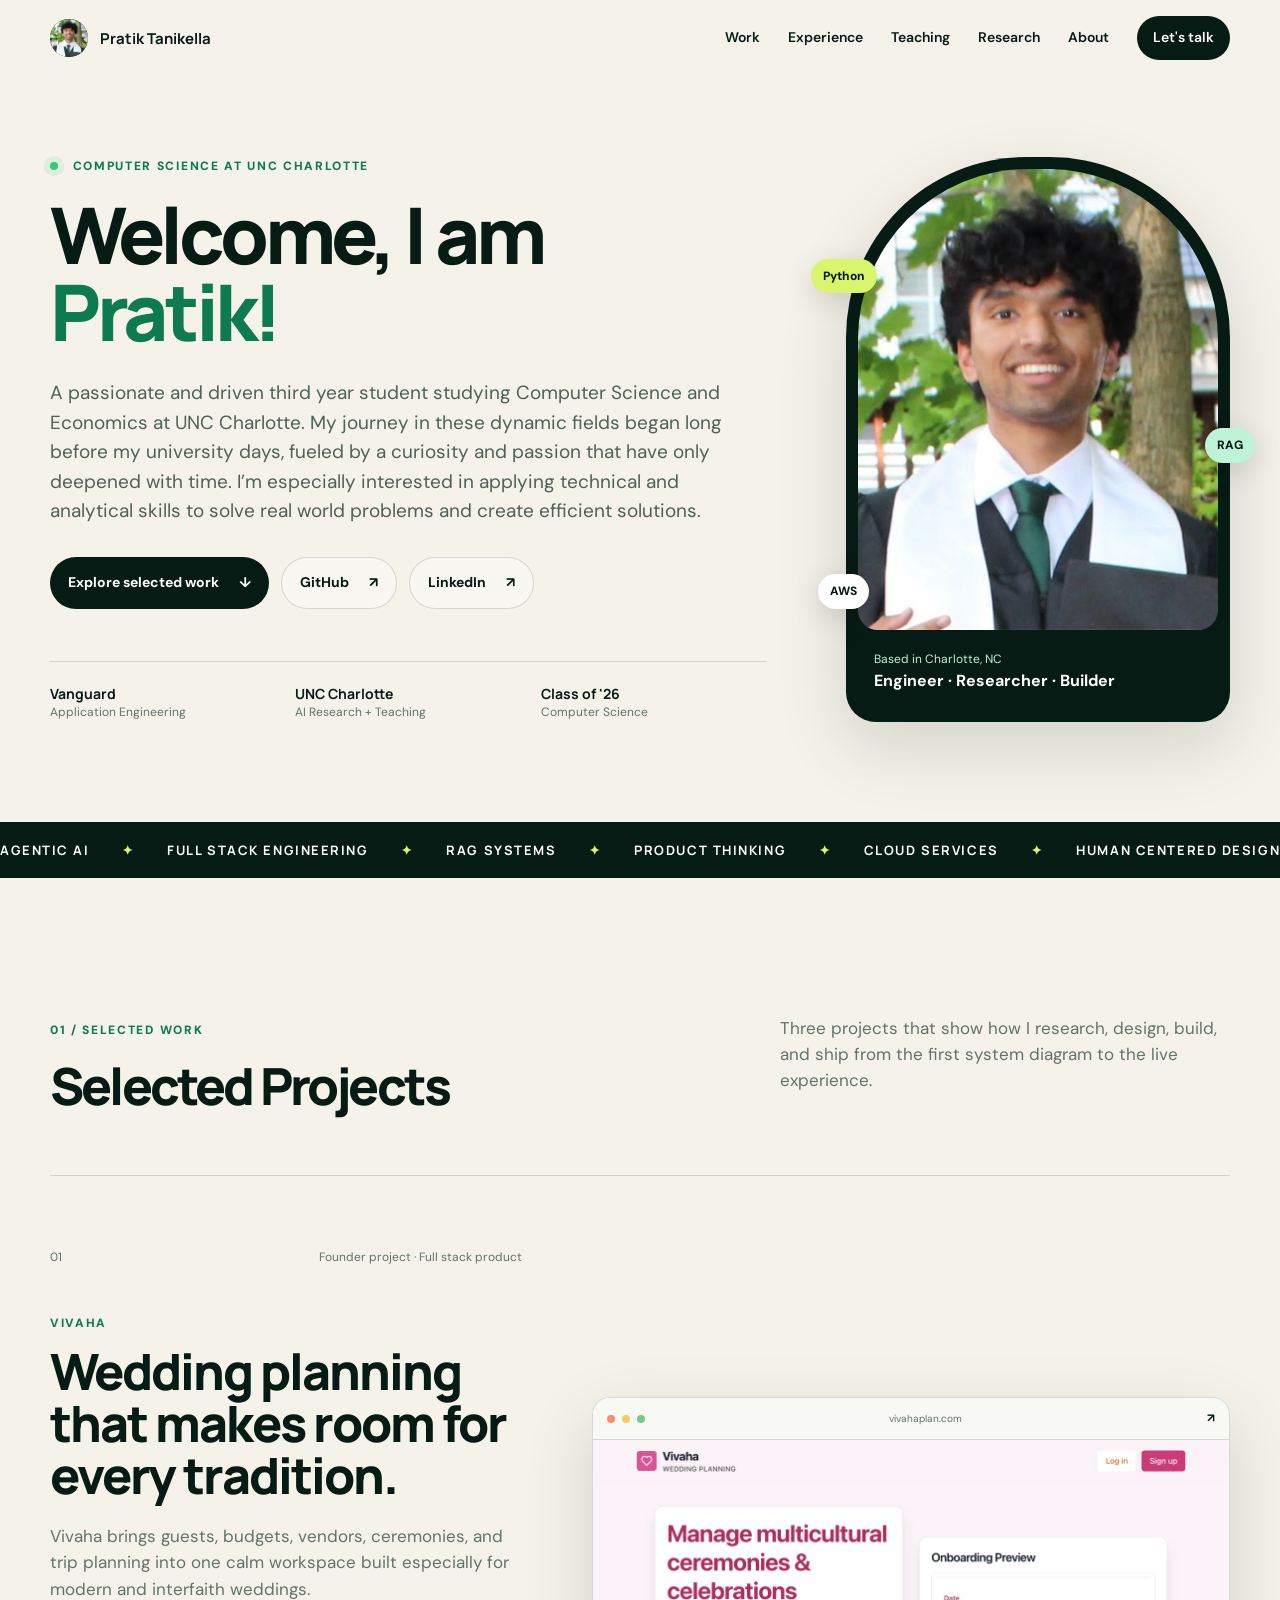
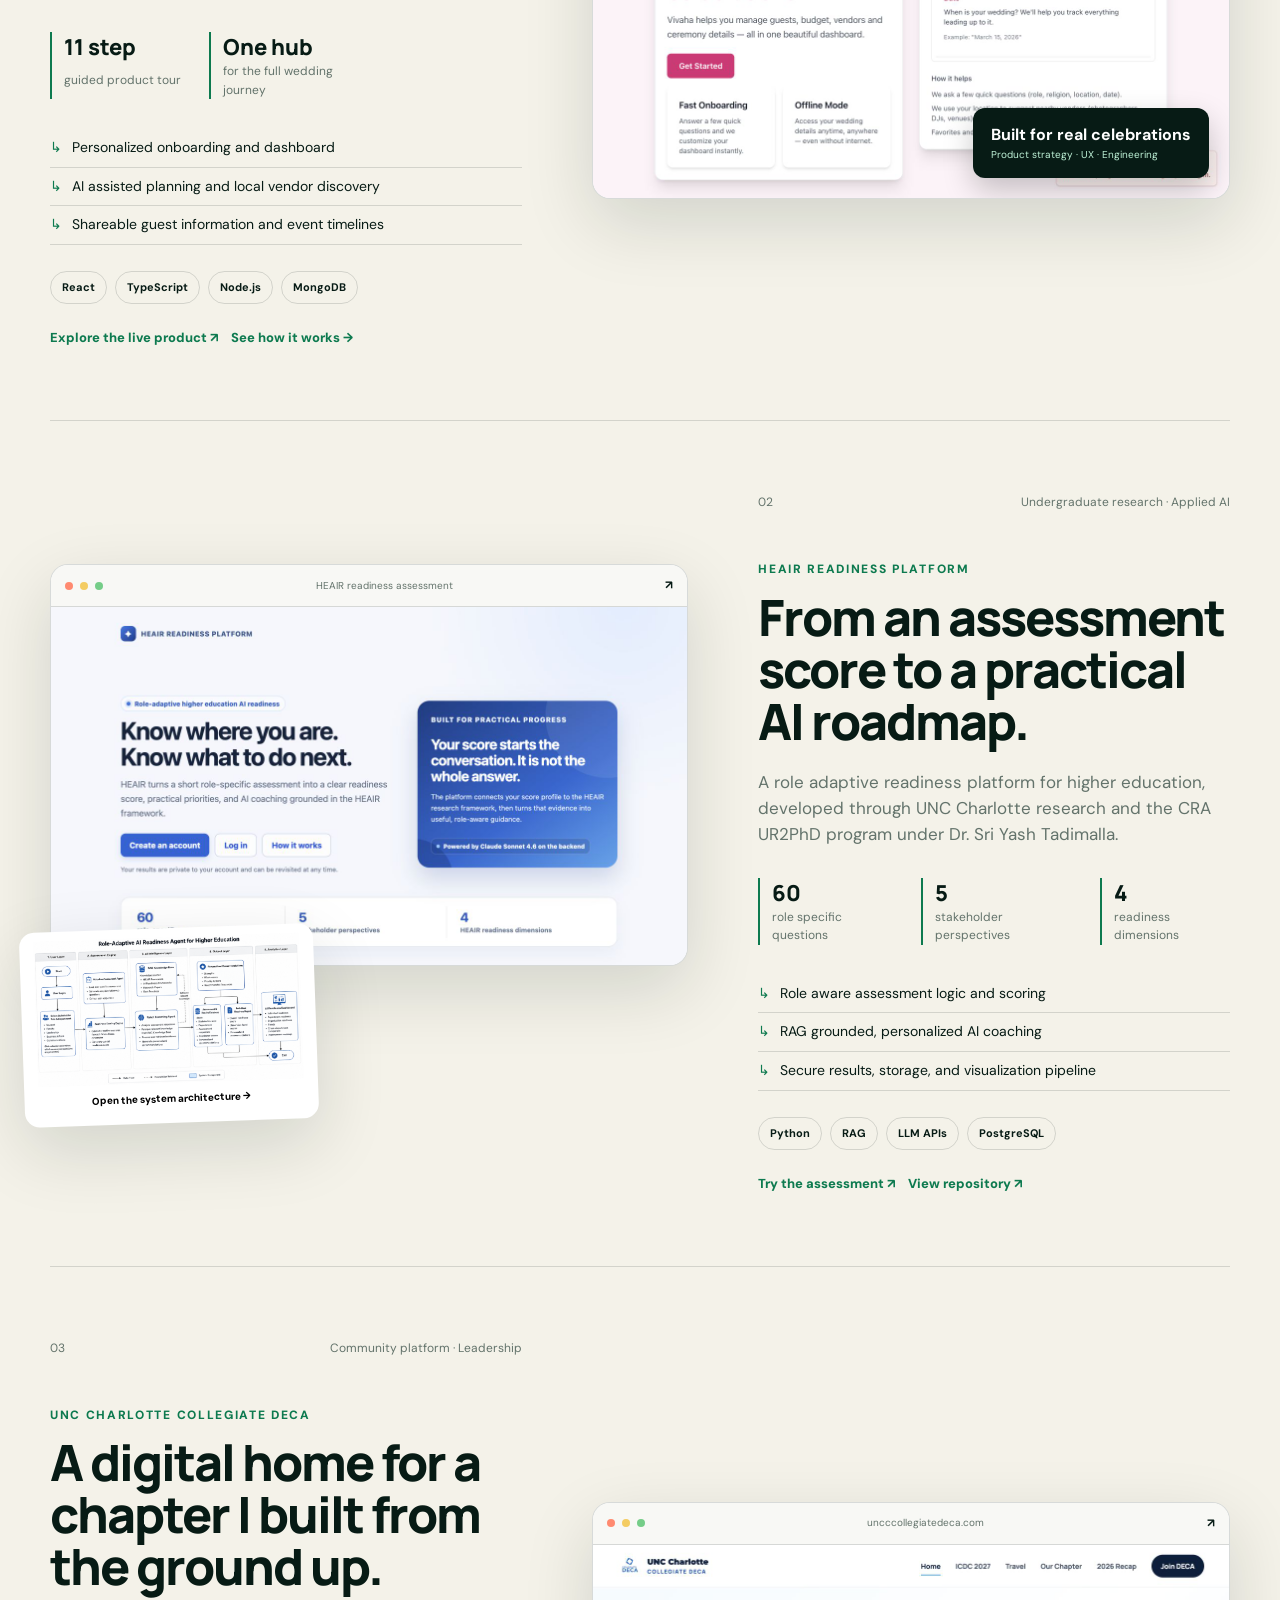
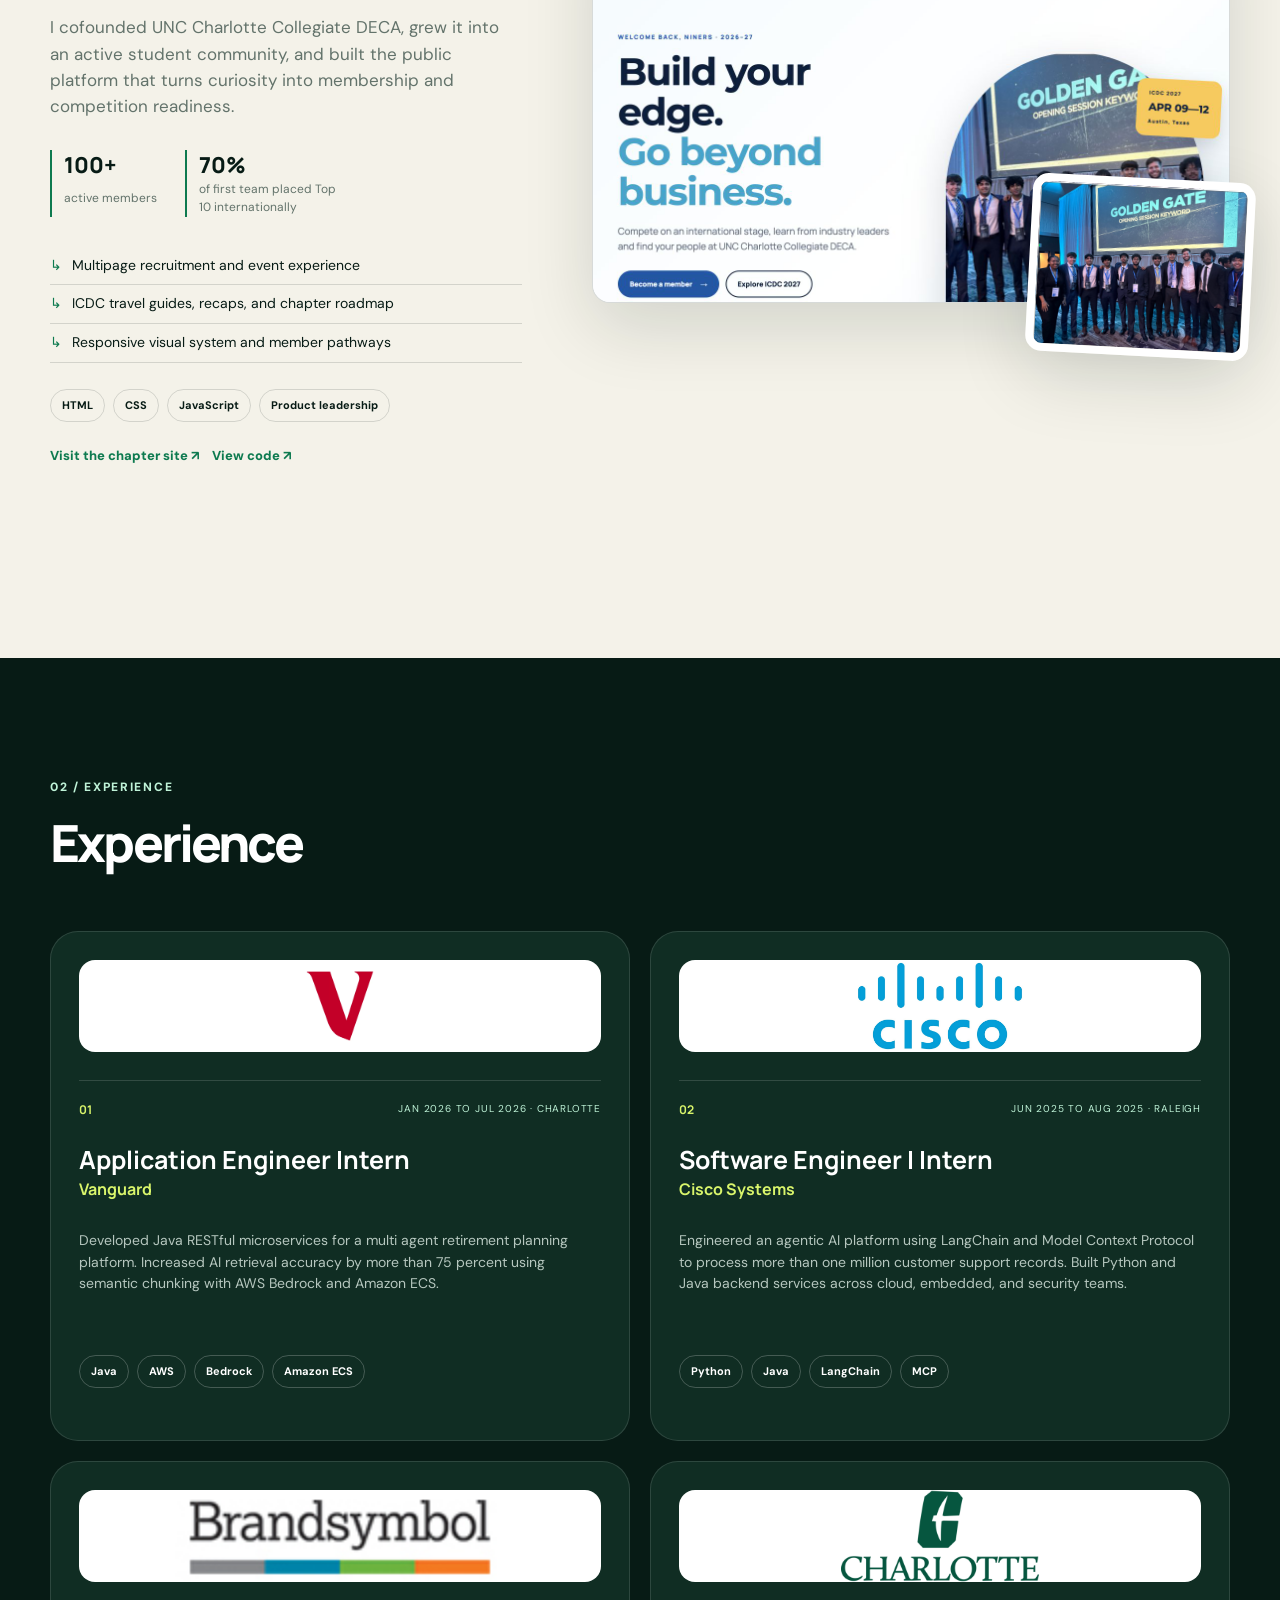
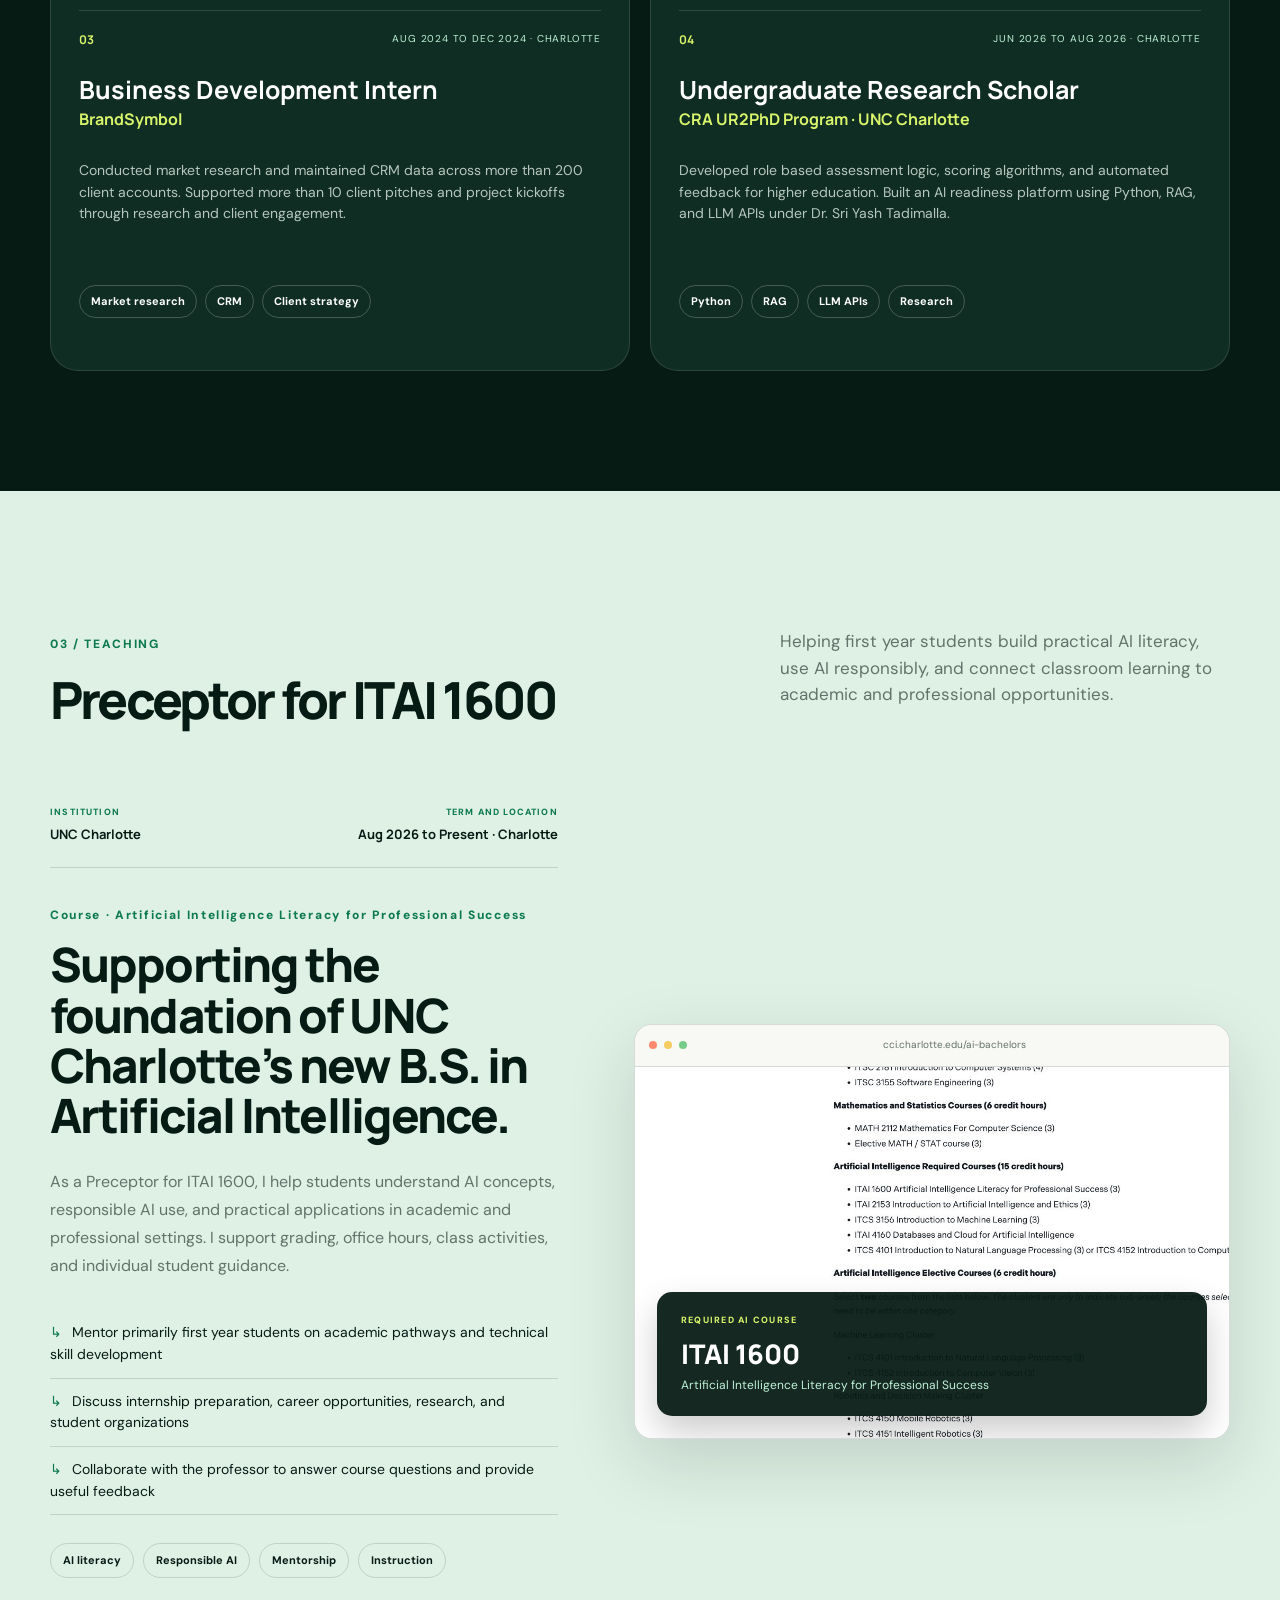
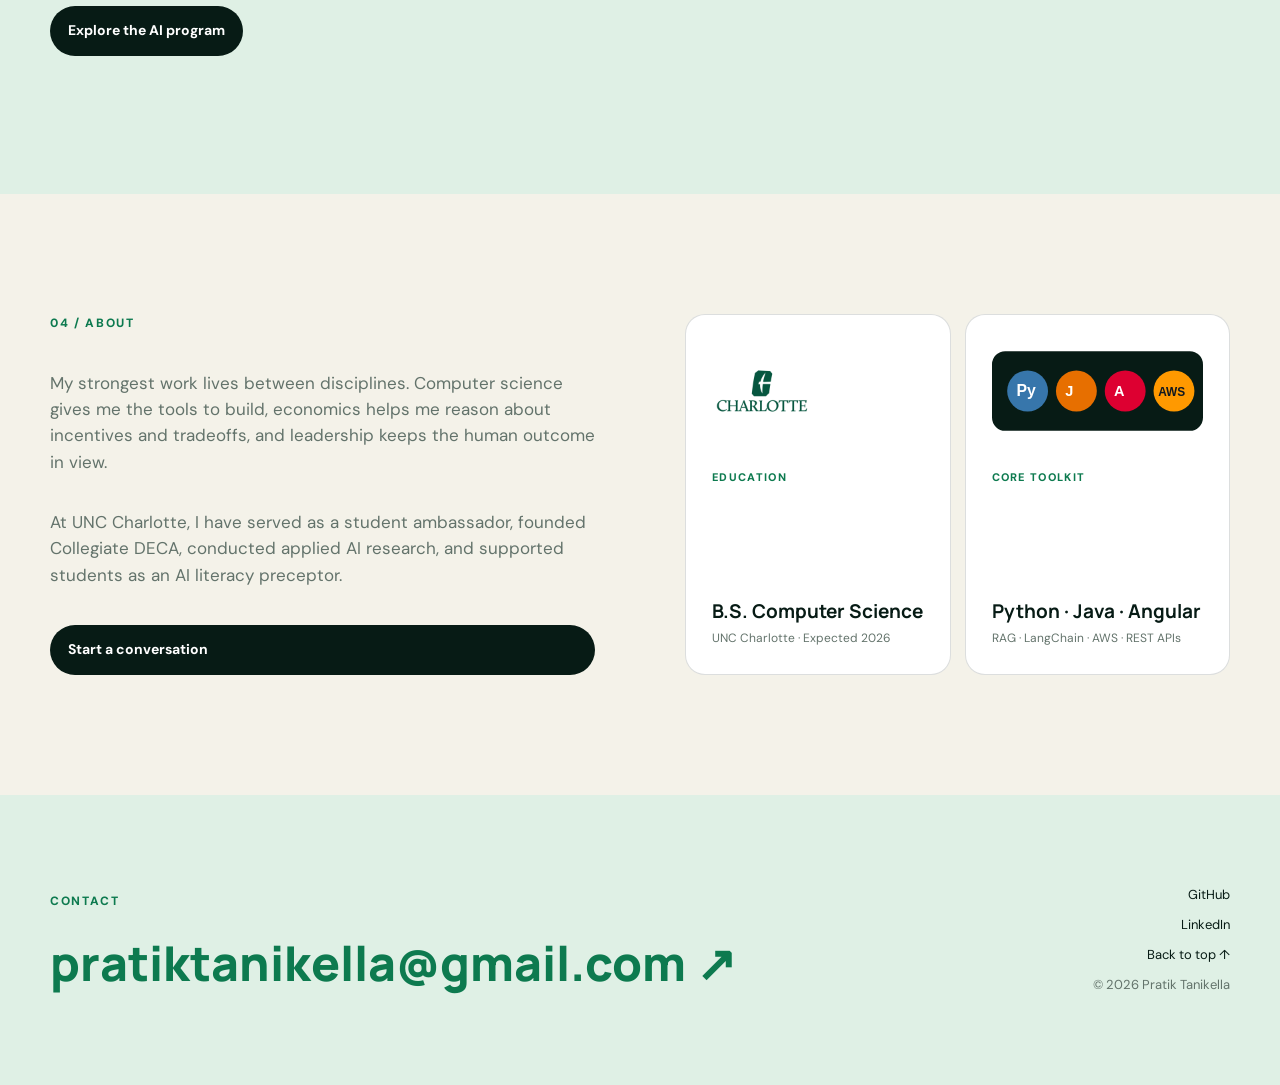
==== commit d9ed755e: "Refine ITAI 1600 section layout" ====
--- a/index.html
+++ b/index.html
@@ -115,8 +115,11 @@
         </div>
         <article class="teaching-feature reveal">
           <div class="teaching-copy">
-            <div class="teaching-meta"><span>UNC Charlotte</span><span>AUG 2026 TO PRESENT · CHARLOTTE</span></div>
-            <p class="project-label">ARTIFICIAL INTELLIGENCE LITERACY FOR PROFESSIONAL SUCCESS</p>
+            <div class="teaching-meta">
+              <div><span>Institution</span><strong>UNC Charlotte</strong></div>
+              <div><span>Term and location</span><strong>Aug 2026 to Present · Charlotte</strong></div>
+            </div>
+            <p class="project-label">Course · Artificial Intelligence Literacy for Professional Success</p>
             <h3>Supporting the foundation of UNC Charlotte’s new B.S. in Artificial Intelligence.</h3>
             <p>As a Preceptor for ITAI 1600, I help students understand AI concepts, responsible AI use, and practical applications in academic and professional settings. I support grading, office hours, class activities, and individual student guidance.</p>
             <ul class="feature-list">
@@ -124,11 +127,16 @@
               <li>Discuss internship preparation, career opportunities, research, and student organizations</li>
               <li>Collaborate with the professor to answer course questions and provide useful feedback</li>
             </ul>
-            <div class="tag-row"><span>AI literacy</span><span>Responsible AI</span><span>Mentorship</span><span>Instruction</span></div>
+            <ul class="teaching-tags" aria-label="Teaching focus areas">
+              <li>AI literacy</li>
+              <li>Responsible AI</li>
+              <li>Mentorship</li>
+              <li>Instruction</li>
+            </ul>
             <a class="button primary" href="https://cci.charlotte.edu/ai-bachelors/" target="_blank" rel="noreferrer">Explore the AI program</a>
           </div>
           <a class="browser-frame teaching-preview" href="https://cci.charlotte.edu/ai-bachelors/" target="_blank" rel="noreferrer" aria-label="Open UNC Charlotte Bachelor of Science in Artificial Intelligence program page">
-            <div class="browser-bar"><i></i><i></i><i></i><span>cci.charlotte.edu/ai-bachelors</span><b>↗</b></div>
+            <div class="browser-bar"><i></i><i></i><i></i><span>cci.charlotte.edu/ai-bachelors</span></div>
             <img src="assets/itai1600-preview.jpg" alt="UNC Charlotte artificial intelligence curriculum showing ITAI 1600 Artificial Intelligence Literacy for Professional Success">
             <div class="course-highlight"><span>REQUIRED AI COURSE</span><strong>ITAI 1600</strong><p>Artificial Intelligence Literacy for Professional Success</p></div>
           </a>
--- a/styles.css
+++ b/styles.css
@@ -10,6 +10,6 @@
 @media(max-width:560px){.about-cards{grid-template-columns:1fr}.experience-card{padding:22px}.experience-card h3{font-size:22px}.experience-card-head{flex-direction:column}.experience-card-head>p{text-align:left}.footer-email{font-size:21px}}
 .brand-mark{overflow:hidden}.brand-mark img{width:100%;height:100%;object-fit:cover;object-position:center 18%}
 .experience-logo{width:100%;height:92px;overflow:hidden;background-color:#fff;background-repeat:no-repeat;background-position:center;border-radius:16px;margin-bottom:28px}.experience-logo img{display:none}.experience-logo.logo-vanguard{background-image:url("assets/logo-vanguard.png");background-size:190px auto}.experience-logo.logo-cisco{background-image:url("assets/logo-cisco.png");background-size:180px auto}.experience-logo.logo-brandsymbol{background-image:url("assets/logo-brandsymbol.png");background-size:360px auto}.experience-logo.logo-charlotte{background-image:url("assets/logo-charlotte.png");background-size:220px auto}
-.teaching-section{background:#dff0e5}.teaching-section .section-heading{margin-bottom:50px}.teaching-feature{display:grid;grid-template-columns:.9fr 1.1fr;gap:70px;align-items:center}.teaching-copy{padding:36px 0}.teaching-meta{display:flex;justify-content:space-between;gap:24px;margin-bottom:42px;padding-bottom:18px;border-bottom:1px solid var(--line);font-size:11px;font-weight:700;color:var(--muted)}.teaching-copy h3{font:800 clamp(31px,3.7vw,48px)/1.06 Manrope;letter-spacing:-.04em;margin:12px 0 22px}.teaching-copy>p:not(.project-label){color:var(--muted);font-size:16px}.teaching-copy .button{margin-top:10px}.teaching-preview>img{aspect-ratio:16/10;object-fit:cover;object-position:center}.course-highlight{position:absolute;left:22px;right:22px;bottom:22px;padding:20px 22px;border-radius:15px;background:rgba(7,27,21,.94);color:#fff;box-shadow:0 16px 35px rgba(0,0,0,.2)}.course-highlight span{display:block;color:var(--lime);font-size:9px;font-weight:800;letter-spacing:.14em}.course-highlight strong{display:block;font:800 27px Manrope;margin-top:5px}.course-highlight p{margin:0;color:var(--mint);font-size:12px}
+.teaching-section{background:#dff0e5}.teaching-section .section-heading{margin-bottom:64px}.teaching-feature{display:grid;grid-template-columns:.92fr 1.08fr;gap:76px;align-items:center}.teaching-copy{padding:18px 0}.teaching-meta{display:grid;grid-template-columns:.8fr 1.2fr;gap:28px;margin-bottom:38px;padding-bottom:24px;border-bottom:1px solid var(--line)}.teaching-meta div{display:grid;gap:5px}.teaching-meta div:last-child{text-align:right}.teaching-meta span{color:var(--green);font-size:9px;font-weight:800;letter-spacing:.13em;text-transform:uppercase}.teaching-meta strong{color:var(--ink);font:700 13px Manrope}.teaching-copy .project-label{max-width:540px;line-height:1.6;margin-bottom:14px}.teaching-copy h3{font:800 clamp(31px,3.7vw,48px)/1.06 Manrope;letter-spacing:-.04em;margin:0 0 28px}.teaching-copy>p:not(.project-label){color:var(--muted);font-size:16px;line-height:1.75;margin:0 0 30px}.teaching-copy .feature-list{margin:0 0 28px}.teaching-copy .feature-list li{padding:12px 0;line-height:1.55}.teaching-tags{display:flex;flex-wrap:wrap;gap:9px;list-style:none;padding:0;margin:0 0 28px}.teaching-tags li{padding:8px 12px;border:1px solid var(--line);border-radius:999px;font-size:11px;font-weight:700}.teaching-copy .button{margin-top:0}.teaching-preview>img{aspect-ratio:16/10;object-fit:cover;object-position:center}.course-highlight{position:absolute;left:22px;right:22px;bottom:22px;padding:22px 24px;border-radius:15px;background:rgba(7,27,21,.94);color:#fff;box-shadow:0 16px 35px rgba(0,0,0,.2)}.course-highlight span{display:block;margin-bottom:7px;color:var(--lime);font-size:9px;font-weight:800;letter-spacing:.14em}.course-highlight strong{display:block;font:800 27px Manrope;margin-bottom:4px}.course-highlight p{margin:0;color:var(--mint);font-size:12px;line-height:1.5}
 @media(max-width:900px){.teaching-feature{grid-template-columns:1fr;gap:30px}.teaching-copy{padding-top:0}}
-@media(max-width:560px){.teaching-meta{flex-direction:column}.course-highlight{position:relative;left:auto;right:auto;bottom:auto;border-radius:0}.teaching-preview>img{aspect-ratio:4/3}.nav-links{max-height:calc(100vh - 90px);overflow:auto}}
+@media(max-width:560px){.teaching-section .section-heading{margin-bottom:48px}.teaching-meta{grid-template-columns:1fr;gap:18px}.teaching-meta div:last-child{text-align:left}.teaching-copy h3{font-size:32px}.teaching-copy>p:not(.project-label){font-size:15px}.teaching-tags{gap:7px}.course-highlight{position:relative;left:auto;right:auto;bottom:auto;border-radius:0;padding:20px}.teaching-preview>img{aspect-ratio:4/3}.nav-links{max-height:calc(100vh - 90px);overflow:auto}}
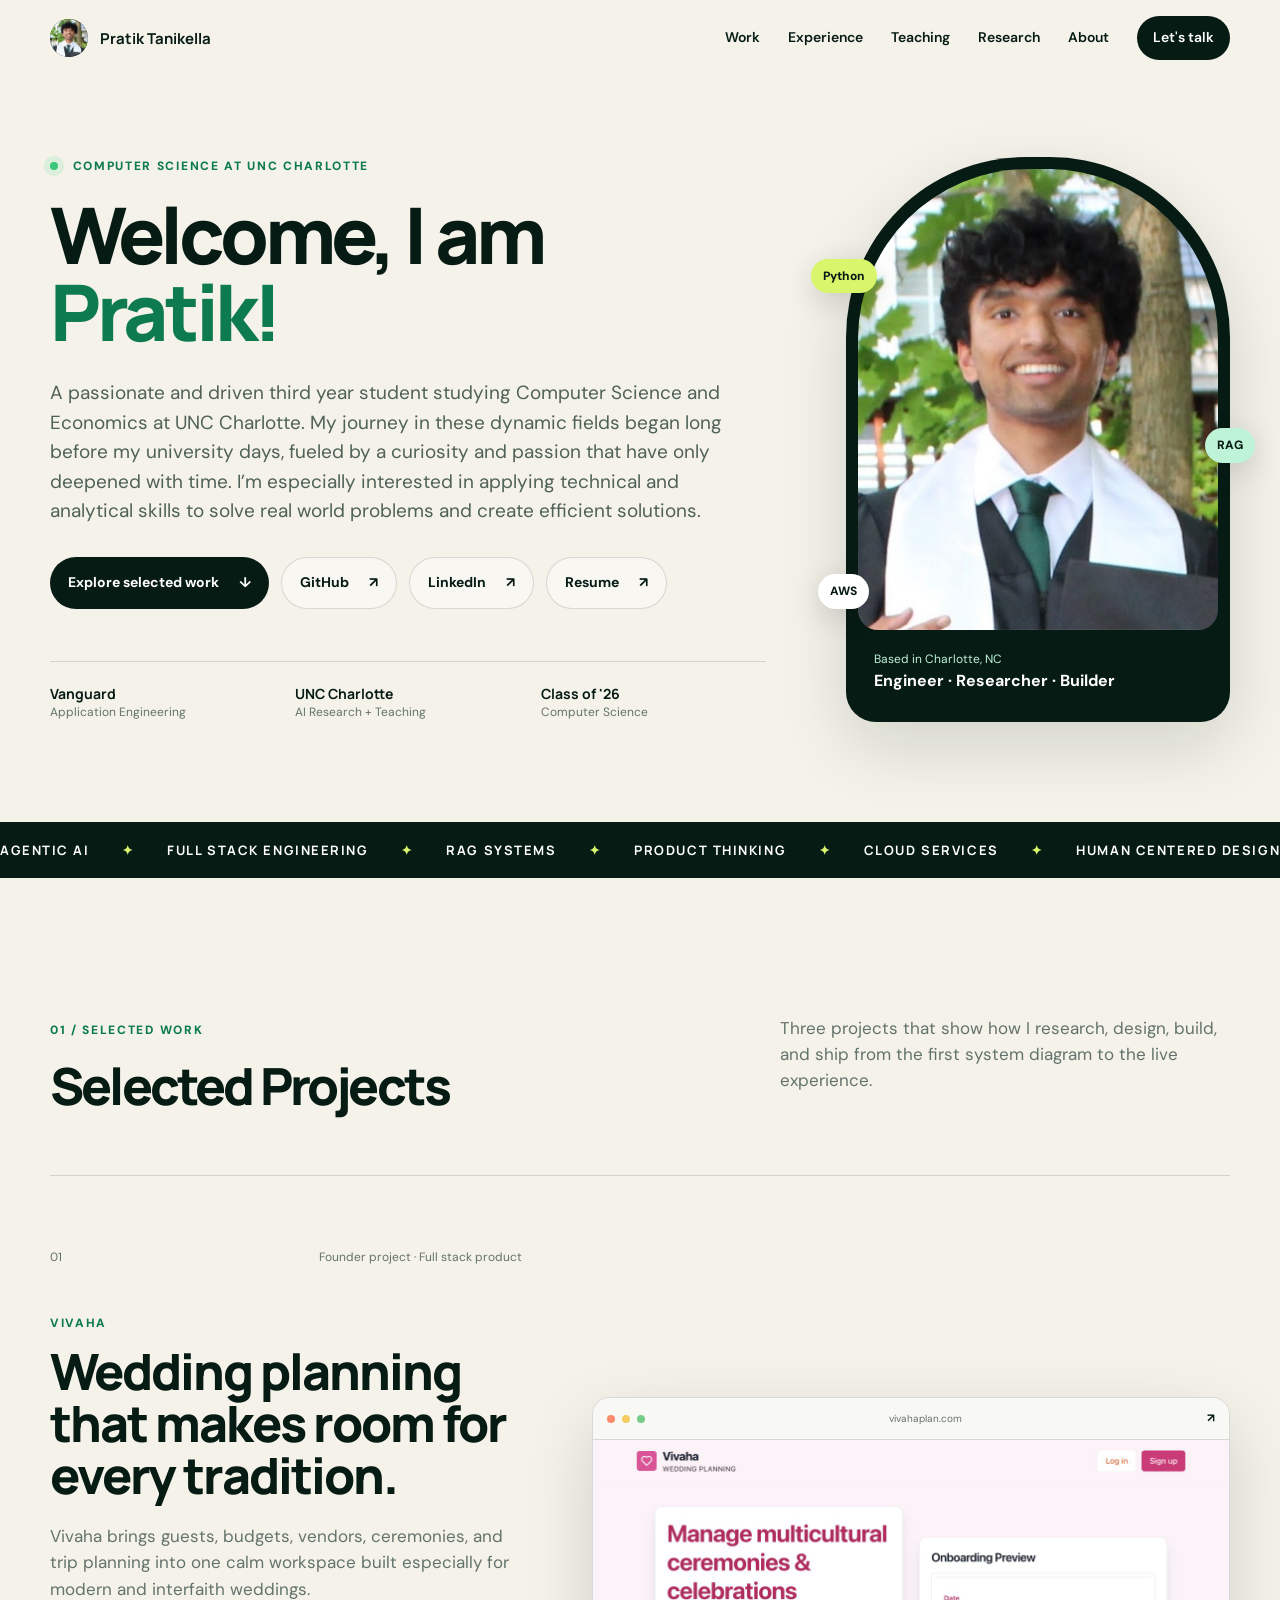
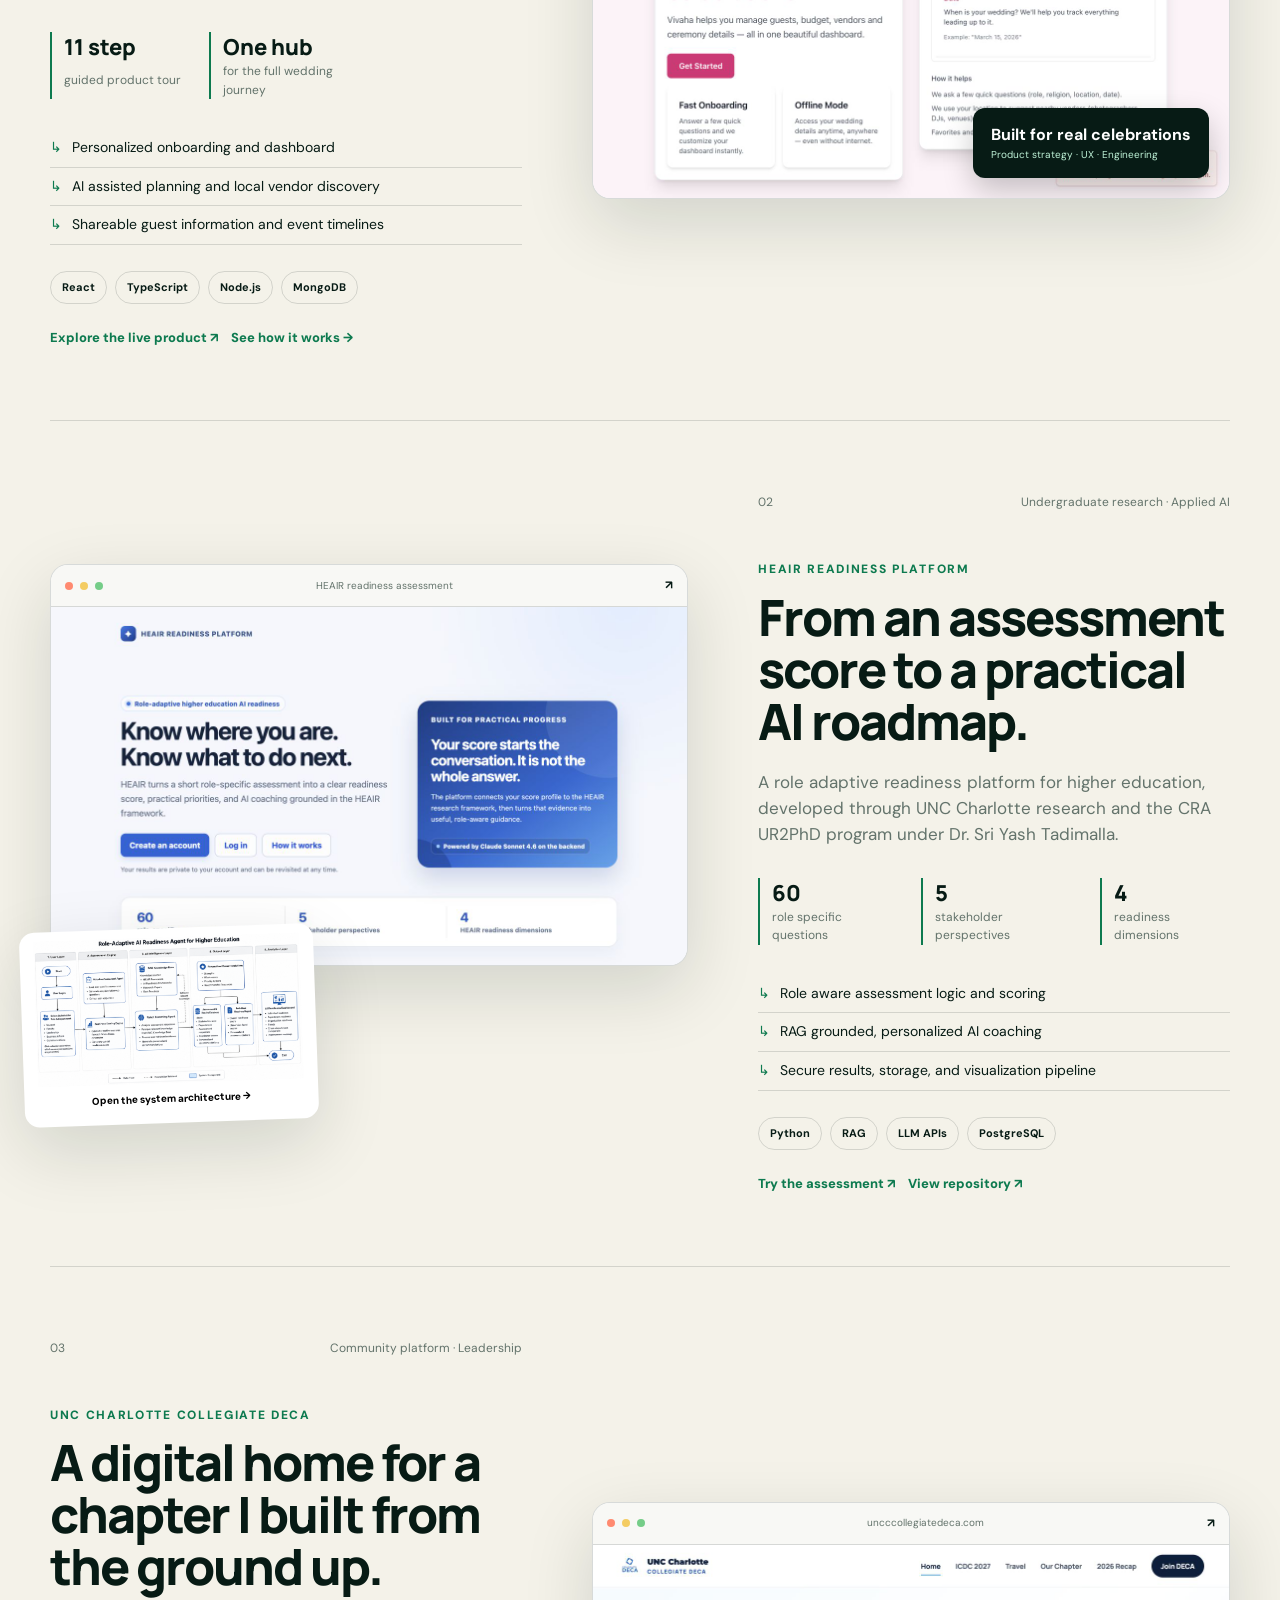
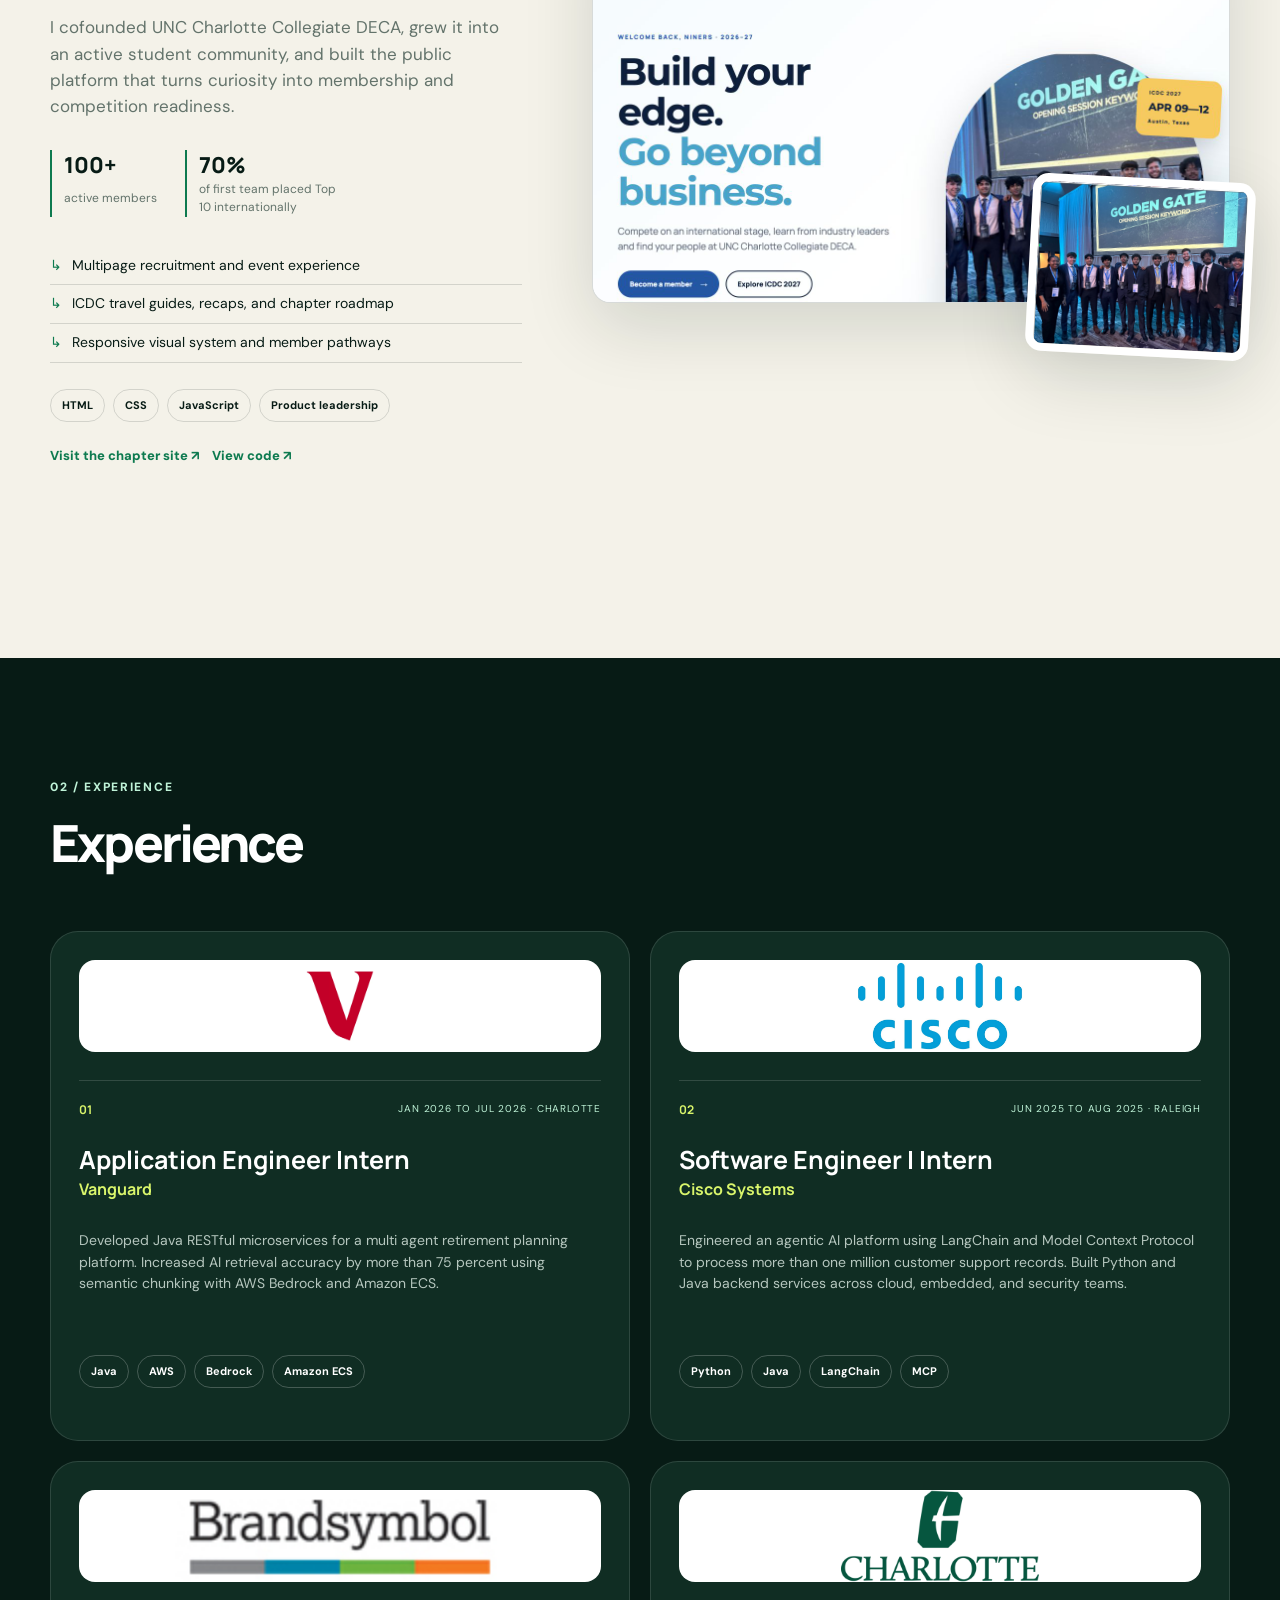
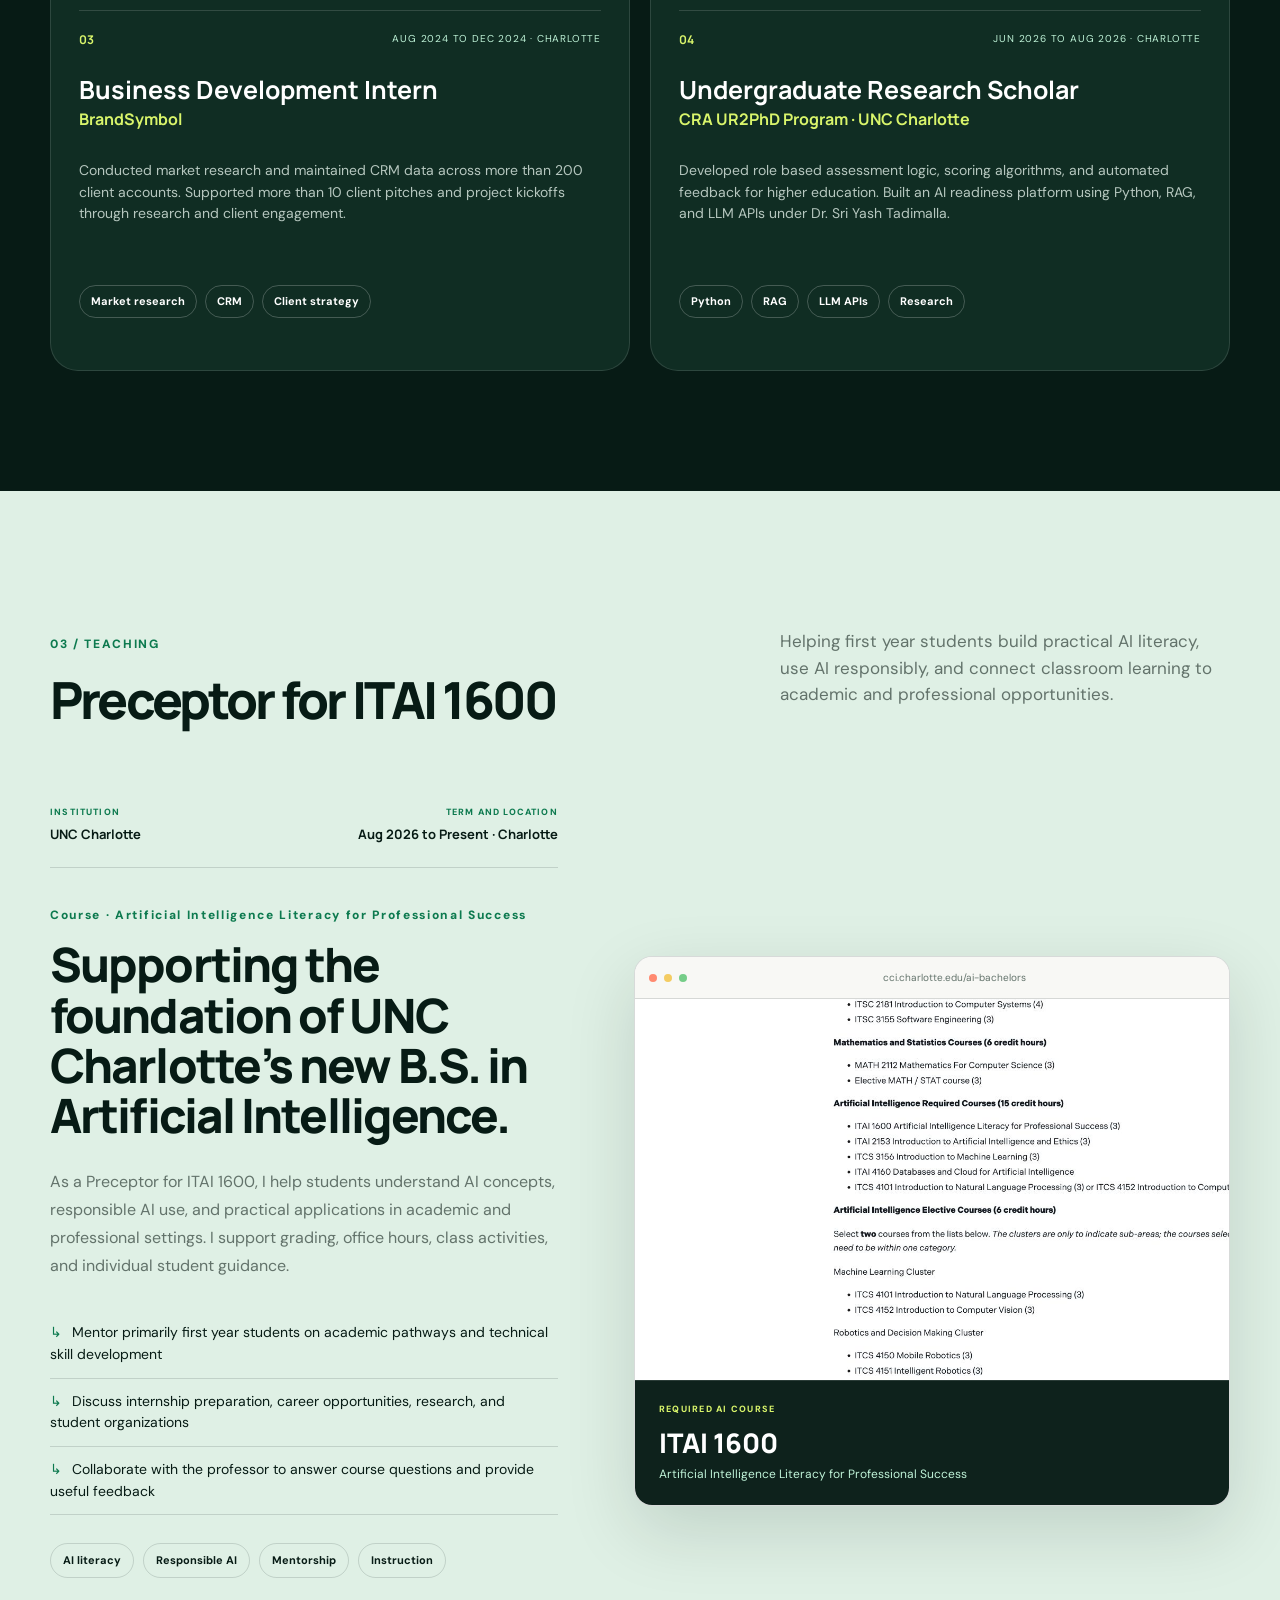
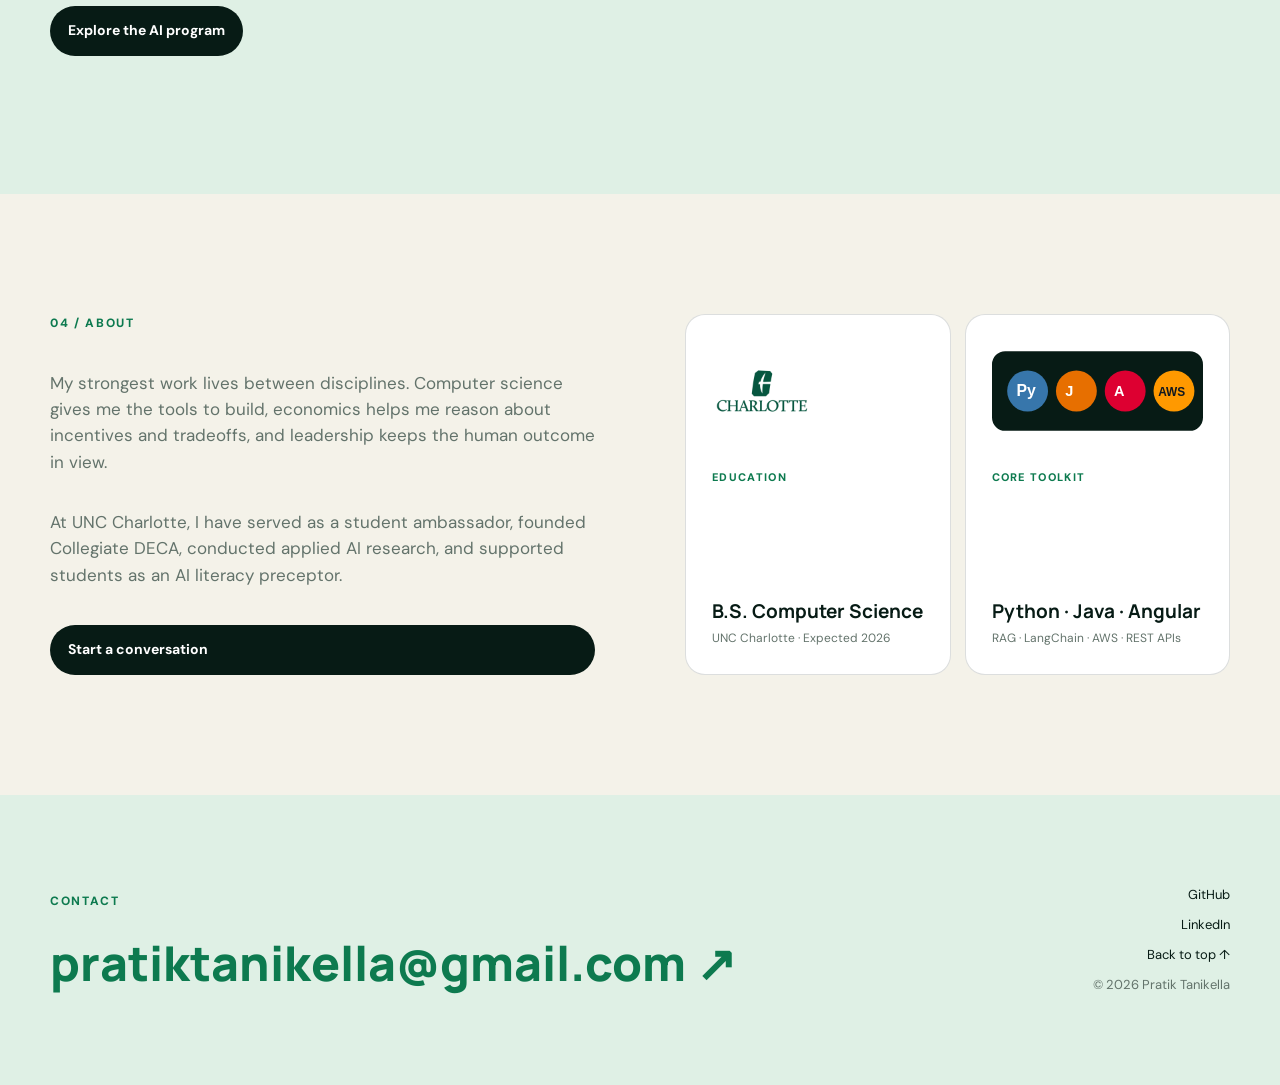
==== commit fa9d7698: "Add resume link to hero actions" ====
--- a/index.html
+++ b/index.html
@@ -35,6 +35,7 @@
           <a class="button primary" href="#work">Explore selected work <span>↓</span></a>
           <a class="button ghost" href="https://github.com/tanikellapratik23" target="_blank" rel="noreferrer">GitHub <span>↗</span></a>
           <a class="button ghost" href="https://www.linkedin.com/in/pratik-tanikella/" target="_blank" rel="noreferrer">LinkedIn <span>↗</span></a>
+          <a class="button ghost" href="assets/Pratik-Tanikella-Resume.pdf" target="_blank" rel="noreferrer">Resume <span>↗</span></a>
         </div>
         <div class="hero-proof" aria-label="Current focus">
           <div><strong>Vanguard</strong><span>Application Engineering</span></div>
--- a/styles.css
+++ b/styles.css
@@ -10,6 +10,6 @@
 @media(max-width:560px){.about-cards{grid-template-columns:1fr}.experience-card{padding:22px}.experience-card h3{font-size:22px}.experience-card-head{flex-direction:column}.experience-card-head>p{text-align:left}.footer-email{font-size:21px}}
 .brand-mark{overflow:hidden}.brand-mark img{width:100%;height:100%;object-fit:cover;object-position:center 18%}
 .experience-logo{width:100%;height:92px;overflow:hidden;background-color:#fff;background-repeat:no-repeat;background-position:center;border-radius:16px;margin-bottom:28px}.experience-logo img{display:none}.experience-logo.logo-vanguard{background-image:url("assets/logo-vanguard.png");background-size:190px auto}.experience-logo.logo-cisco{background-image:url("assets/logo-cisco.png");background-size:180px auto}.experience-logo.logo-brandsymbol{background-image:url("assets/logo-brandsymbol.png");background-size:360px auto}.experience-logo.logo-charlotte{background-image:url("assets/logo-charlotte.png");background-size:220px auto}
-.teaching-section{background:#dff0e5}.teaching-section .section-heading{margin-bottom:64px}.teaching-feature{display:grid;grid-template-columns:.92fr 1.08fr;gap:76px;align-items:center}.teaching-copy{padding:18px 0}.teaching-meta{display:grid;grid-template-columns:.8fr 1.2fr;gap:28px;margin-bottom:38px;padding-bottom:24px;border-bottom:1px solid var(--line)}.teaching-meta div{display:grid;gap:5px}.teaching-meta div:last-child{text-align:right}.teaching-meta span{color:var(--green);font-size:9px;font-weight:800;letter-spacing:.13em;text-transform:uppercase}.teaching-meta strong{color:var(--ink);font:700 13px Manrope}.teaching-copy .project-label{max-width:540px;line-height:1.6;margin-bottom:14px}.teaching-copy h3{font:800 clamp(31px,3.7vw,48px)/1.06 Manrope;letter-spacing:-.04em;margin:0 0 28px}.teaching-copy>p:not(.project-label){color:var(--muted);font-size:16px;line-height:1.75;margin:0 0 30px}.teaching-copy .feature-list{margin:0 0 28px}.teaching-copy .feature-list li{padding:12px 0;line-height:1.55}.teaching-tags{display:flex;flex-wrap:wrap;gap:9px;list-style:none;padding:0;margin:0 0 28px}.teaching-tags li{padding:8px 12px;border:1px solid var(--line);border-radius:999px;font-size:11px;font-weight:700}.teaching-copy .button{margin-top:0}.teaching-preview>img{aspect-ratio:16/10;object-fit:cover;object-position:center}.course-highlight{position:absolute;left:22px;right:22px;bottom:22px;padding:22px 24px;border-radius:15px;background:rgba(7,27,21,.94);color:#fff;box-shadow:0 16px 35px rgba(0,0,0,.2)}.course-highlight span{display:block;margin-bottom:7px;color:var(--lime);font-size:9px;font-weight:800;letter-spacing:.14em}.course-highlight strong{display:block;font:800 27px Manrope;margin-bottom:4px}.course-highlight p{margin:0;color:var(--mint);font-size:12px;line-height:1.5}
+.teaching-section{background:#dff0e5}.teaching-section .section-heading{margin-bottom:64px}.teaching-feature{display:grid;grid-template-columns:.92fr 1.08fr;gap:76px;align-items:center}.teaching-copy{padding:18px 0}.teaching-meta{display:grid;grid-template-columns:.8fr 1.2fr;gap:28px;margin-bottom:38px;padding-bottom:24px;border-bottom:1px solid var(--line)}.teaching-meta div{display:grid;gap:5px}.teaching-meta div:last-child{text-align:right}.teaching-meta span{color:var(--green);font-size:9px;font-weight:800;letter-spacing:.13em;text-transform:uppercase}.teaching-meta strong{color:var(--ink);font:700 13px Manrope}.teaching-copy .project-label{max-width:540px;line-height:1.6;margin-bottom:14px}.teaching-copy h3{font:800 clamp(31px,3.7vw,48px)/1.06 Manrope;letter-spacing:-.04em;margin:0 0 28px}.teaching-copy>p:not(.project-label){color:var(--muted);font-size:16px;line-height:1.75;margin:0 0 30px}.teaching-copy .feature-list{margin:0 0 28px}.teaching-copy .feature-list li{padding:12px 0;line-height:1.55}.teaching-tags{display:flex;flex-wrap:wrap;gap:9px;list-style:none;padding:0;margin:0 0 28px}.teaching-tags li{padding:8px 12px;border:1px solid var(--line);border-radius:999px;font-size:11px;font-weight:700}.teaching-copy .button{margin-top:0}.teaching-preview>img{height:auto;aspect-ratio:auto;object-fit:contain;object-position:top}.course-highlight{position:static;padding:22px 24px;background:rgba(7,27,21,.97);color:#fff;border-top:1px solid rgba(255,255,255,.12)}.course-highlight span{display:block;margin-bottom:7px;color:var(--lime);font-size:9px;font-weight:800;letter-spacing:.14em}.course-highlight strong{display:block;font:800 27px Manrope;margin-bottom:4px}.course-highlight p{margin:0;color:var(--mint);font-size:12px;line-height:1.5}
 @media(max-width:900px){.teaching-feature{grid-template-columns:1fr;gap:30px}.teaching-copy{padding-top:0}}
-@media(max-width:560px){.teaching-section .section-heading{margin-bottom:48px}.teaching-meta{grid-template-columns:1fr;gap:18px}.teaching-meta div:last-child{text-align:left}.teaching-copy h3{font-size:32px}.teaching-copy>p:not(.project-label){font-size:15px}.teaching-tags{gap:7px}.course-highlight{position:relative;left:auto;right:auto;bottom:auto;border-radius:0;padding:20px}.teaching-preview>img{aspect-ratio:4/3}.nav-links{max-height:calc(100vh - 90px);overflow:auto}}
+@media(max-width:560px){.teaching-section .section-heading{margin-bottom:48px}.teaching-meta{grid-template-columns:1fr;gap:18px}.teaching-meta div:last-child{text-align:left}.teaching-copy h3{font-size:32px}.teaching-copy>p:not(.project-label){font-size:15px}.teaching-tags{gap:7px}.course-highlight{padding:20px}.nav-links{max-height:calc(100vh - 90px);overflow:auto}}
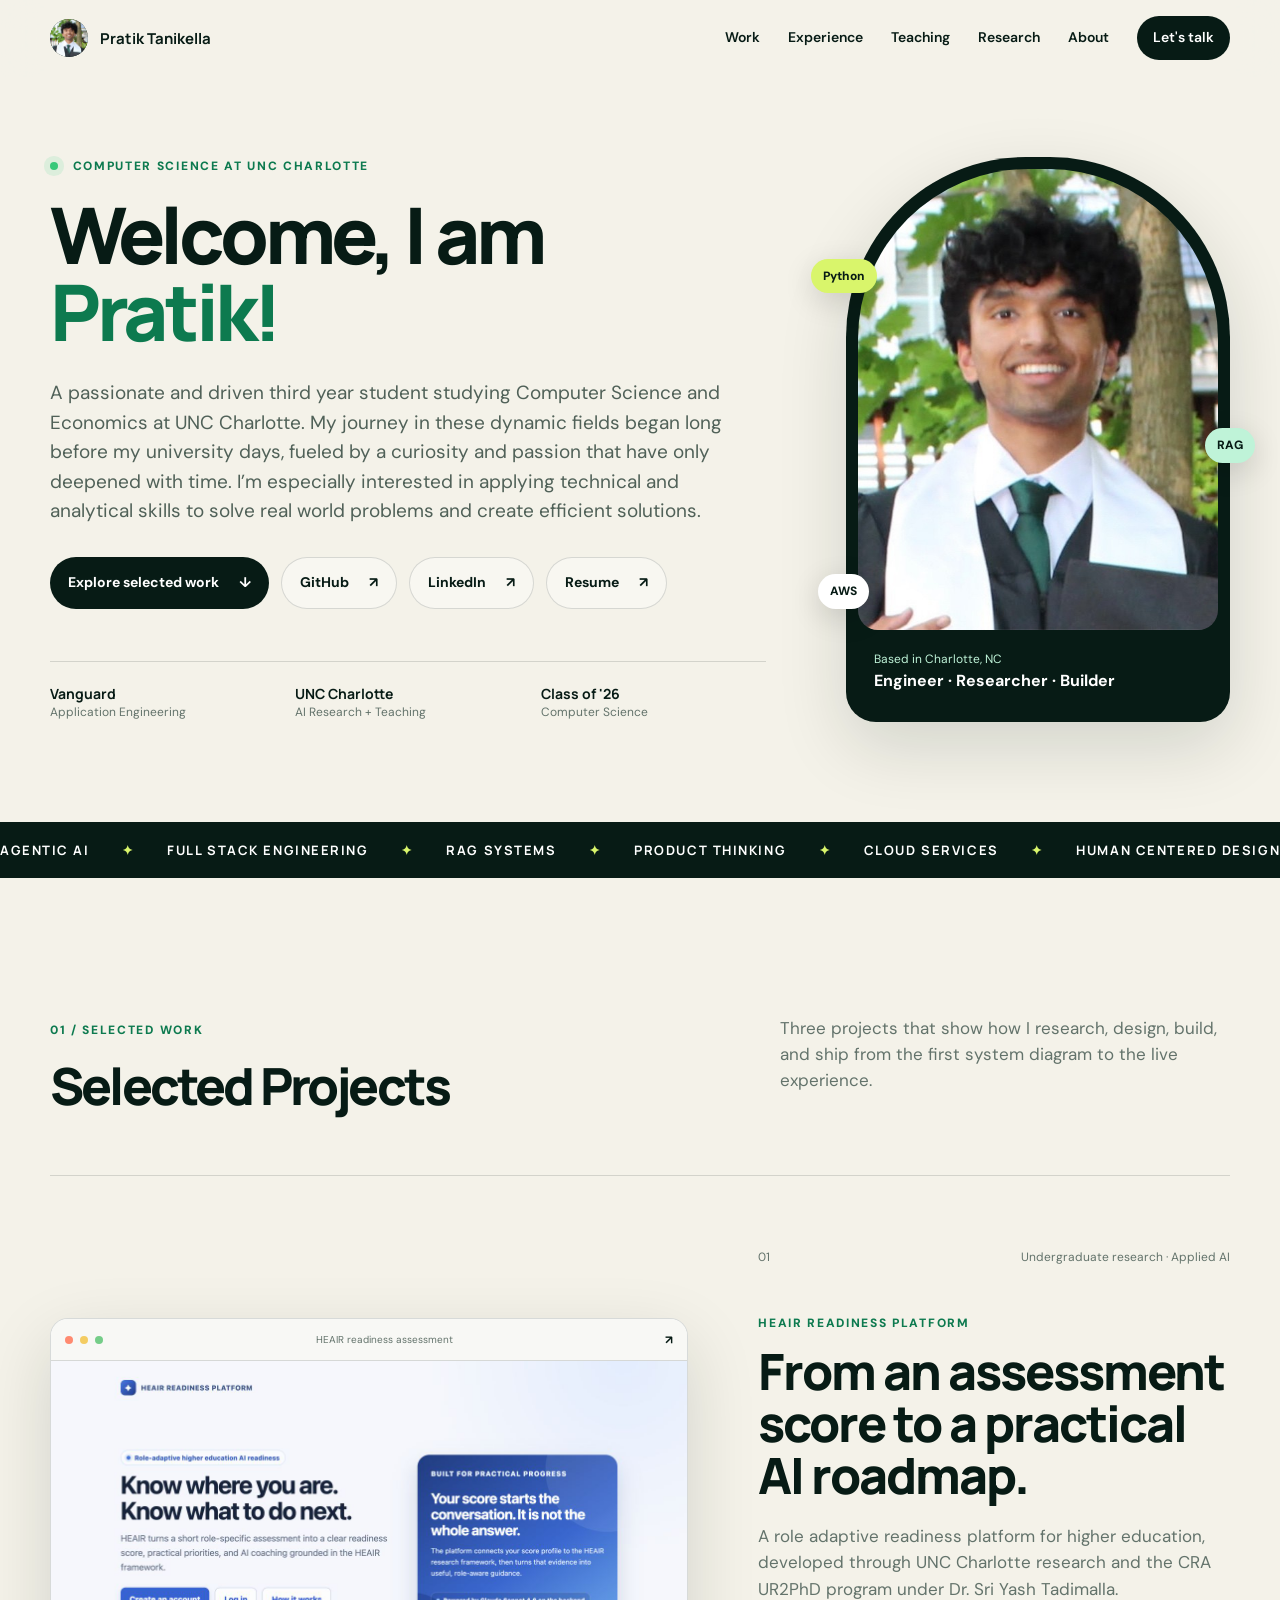
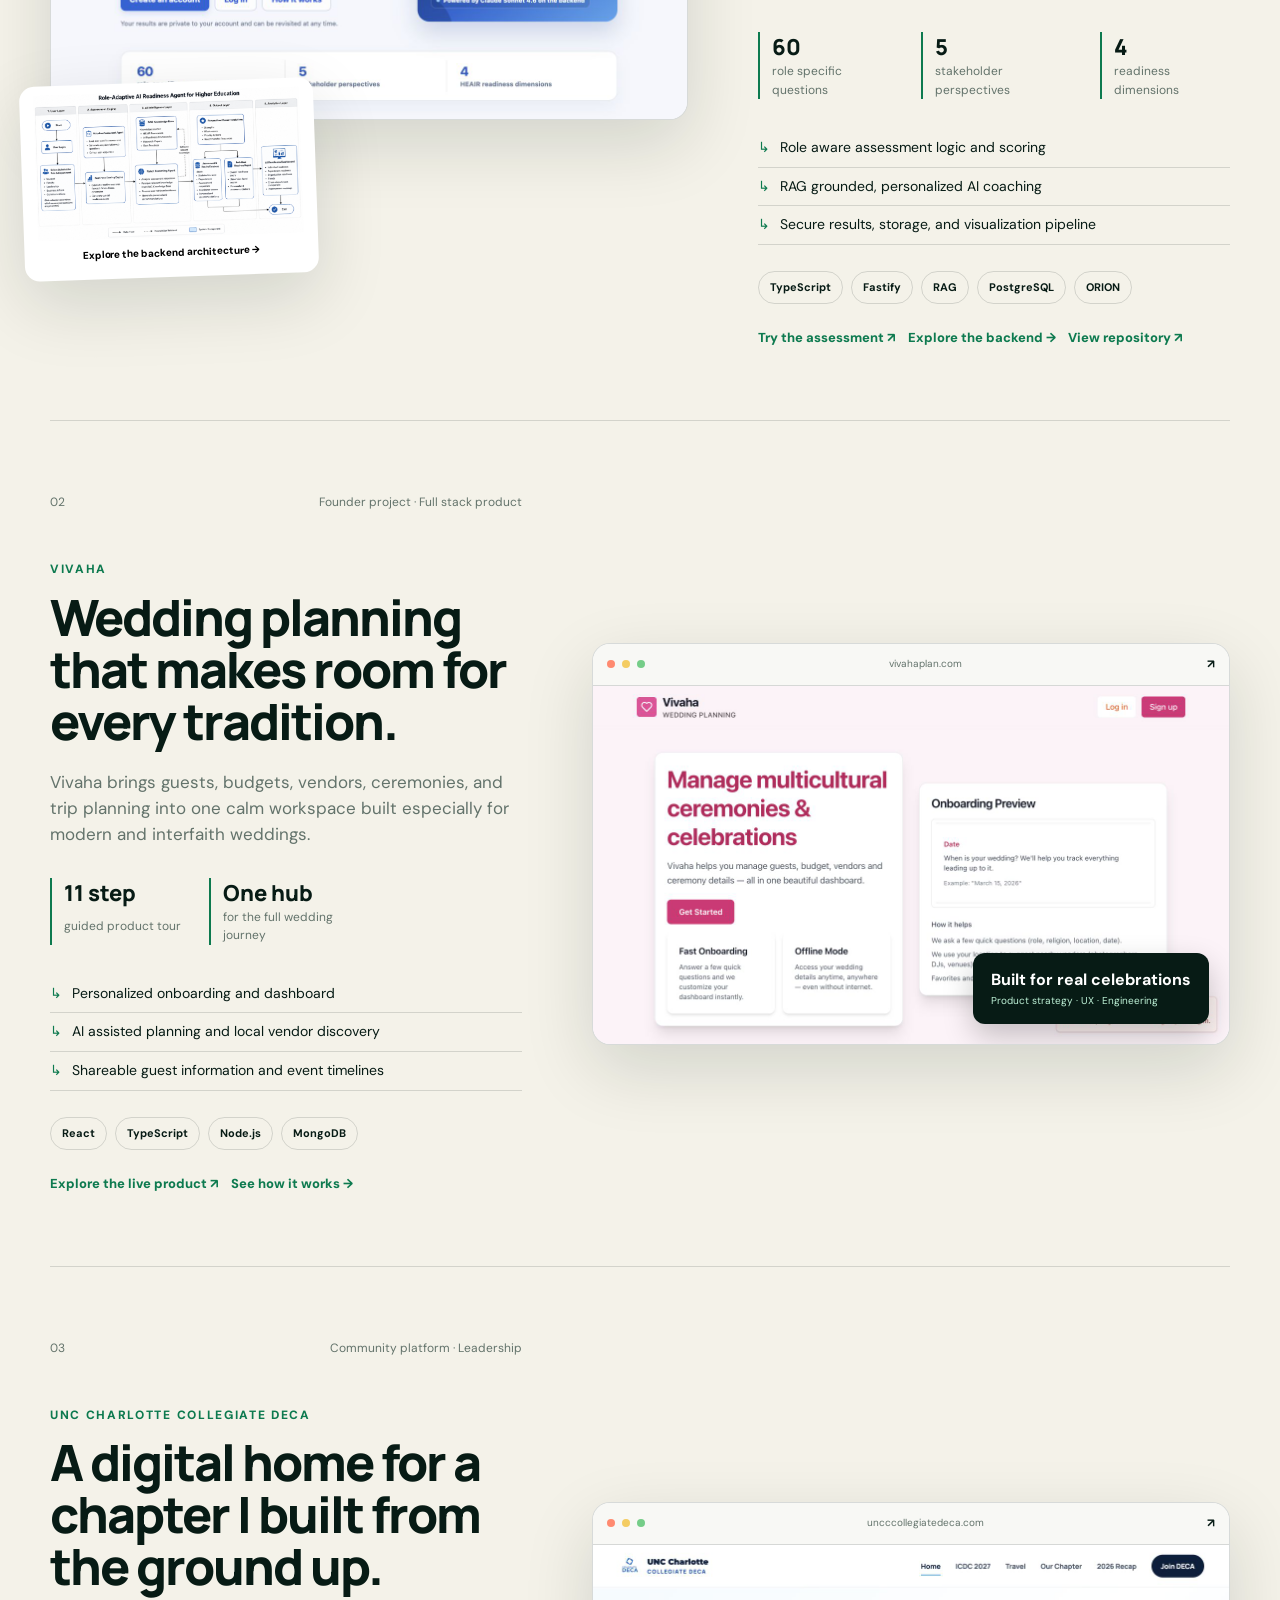
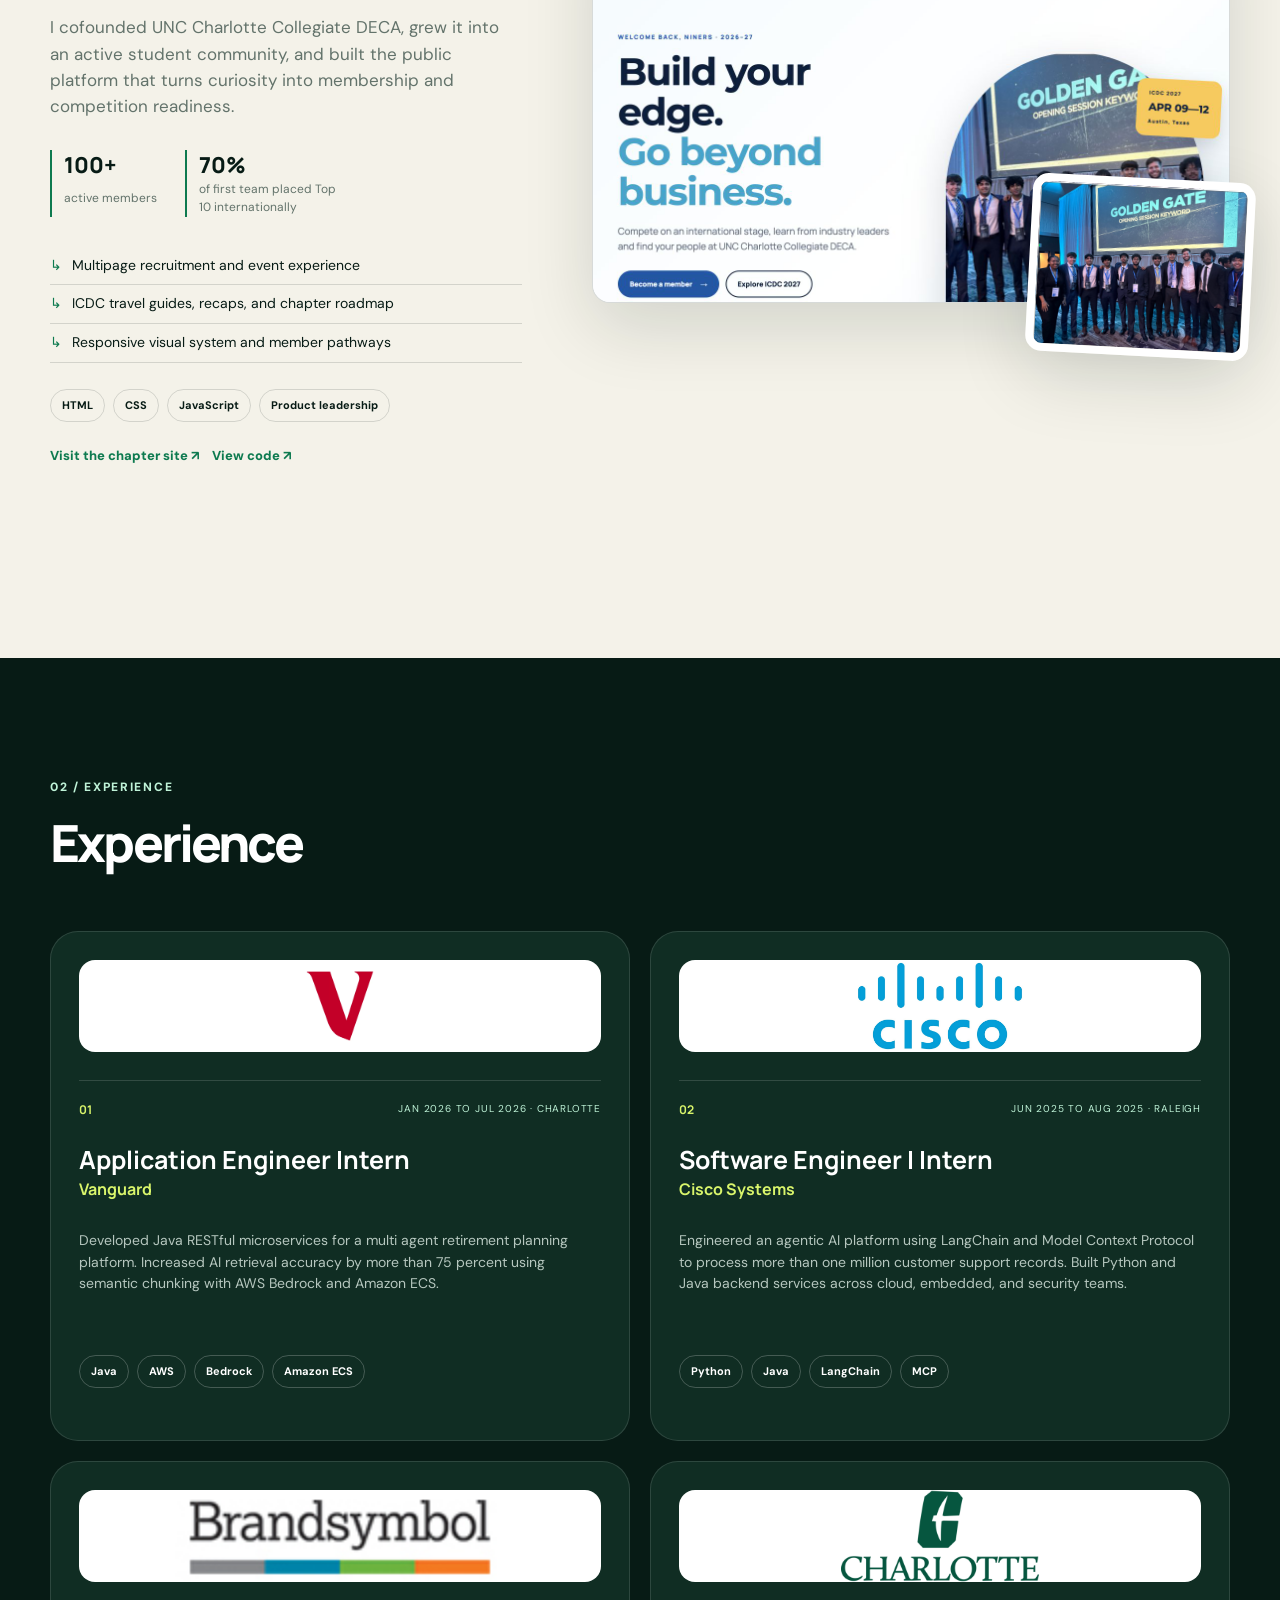
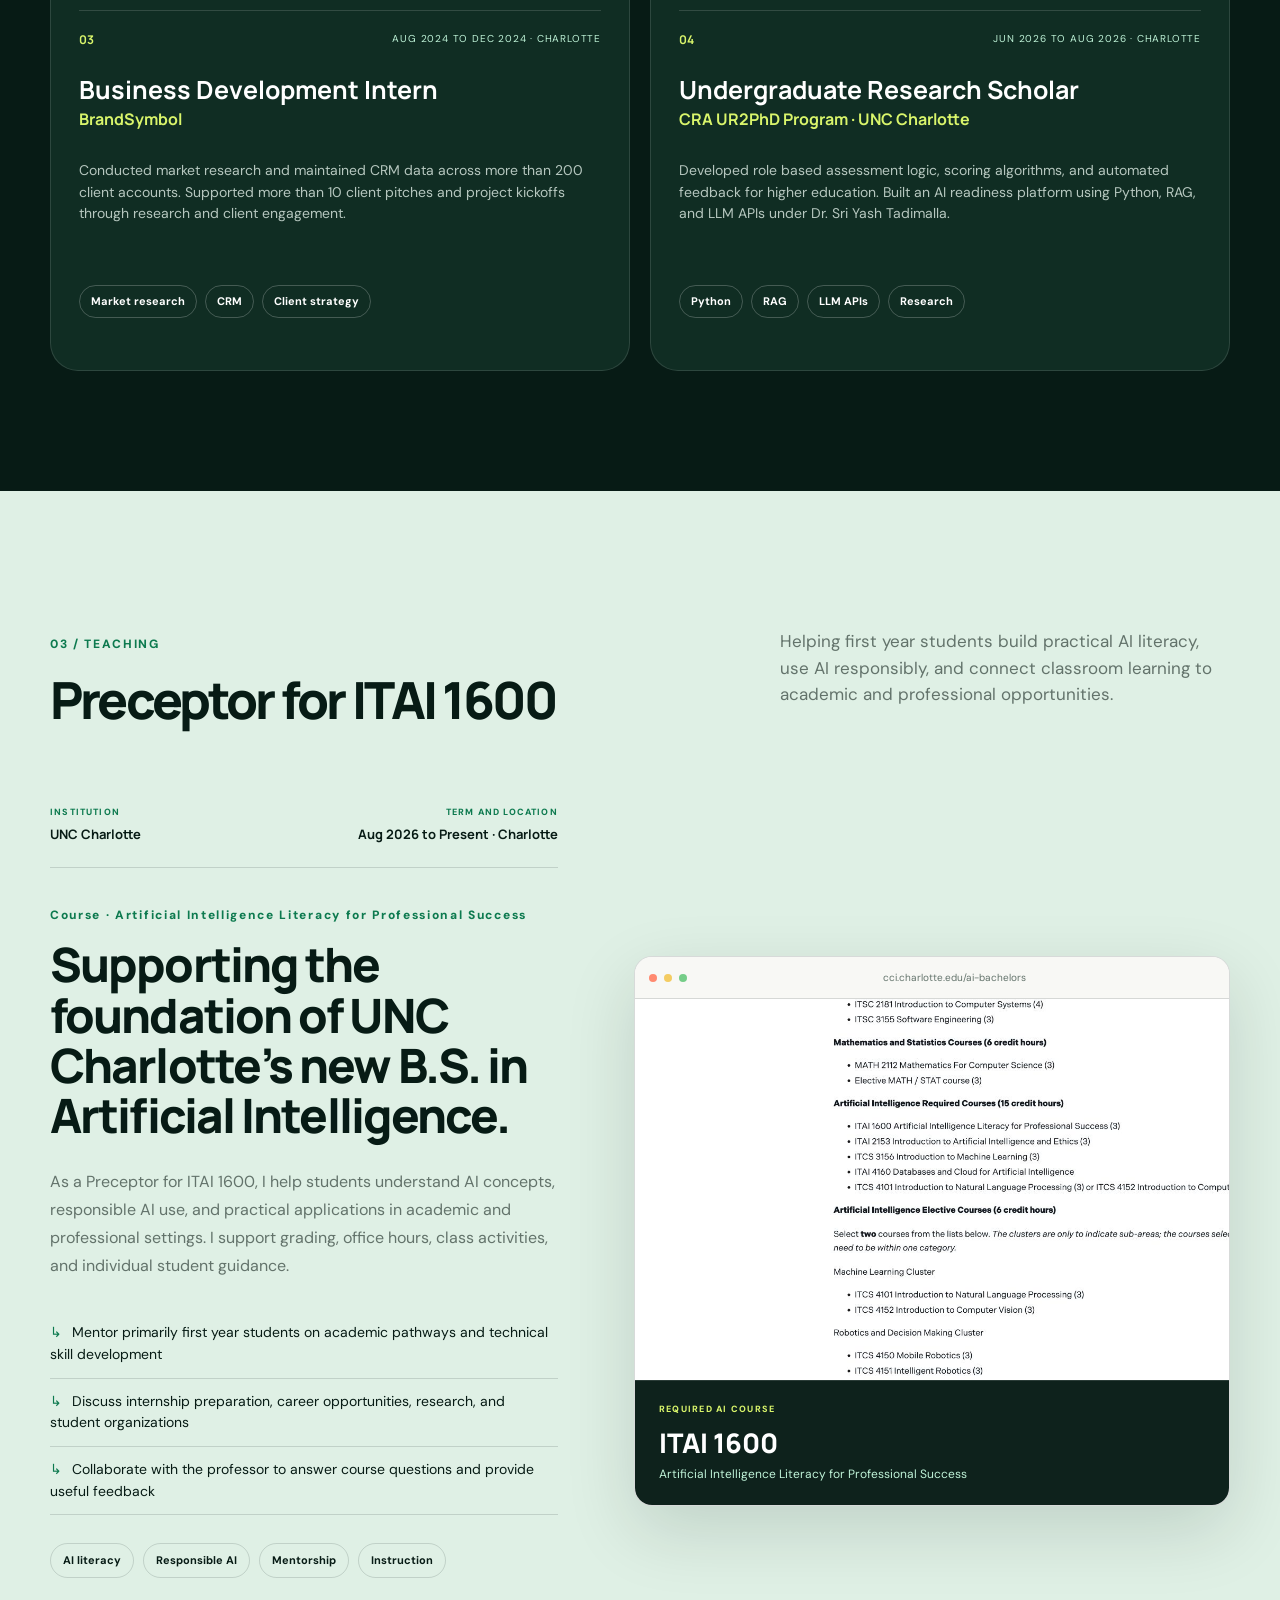
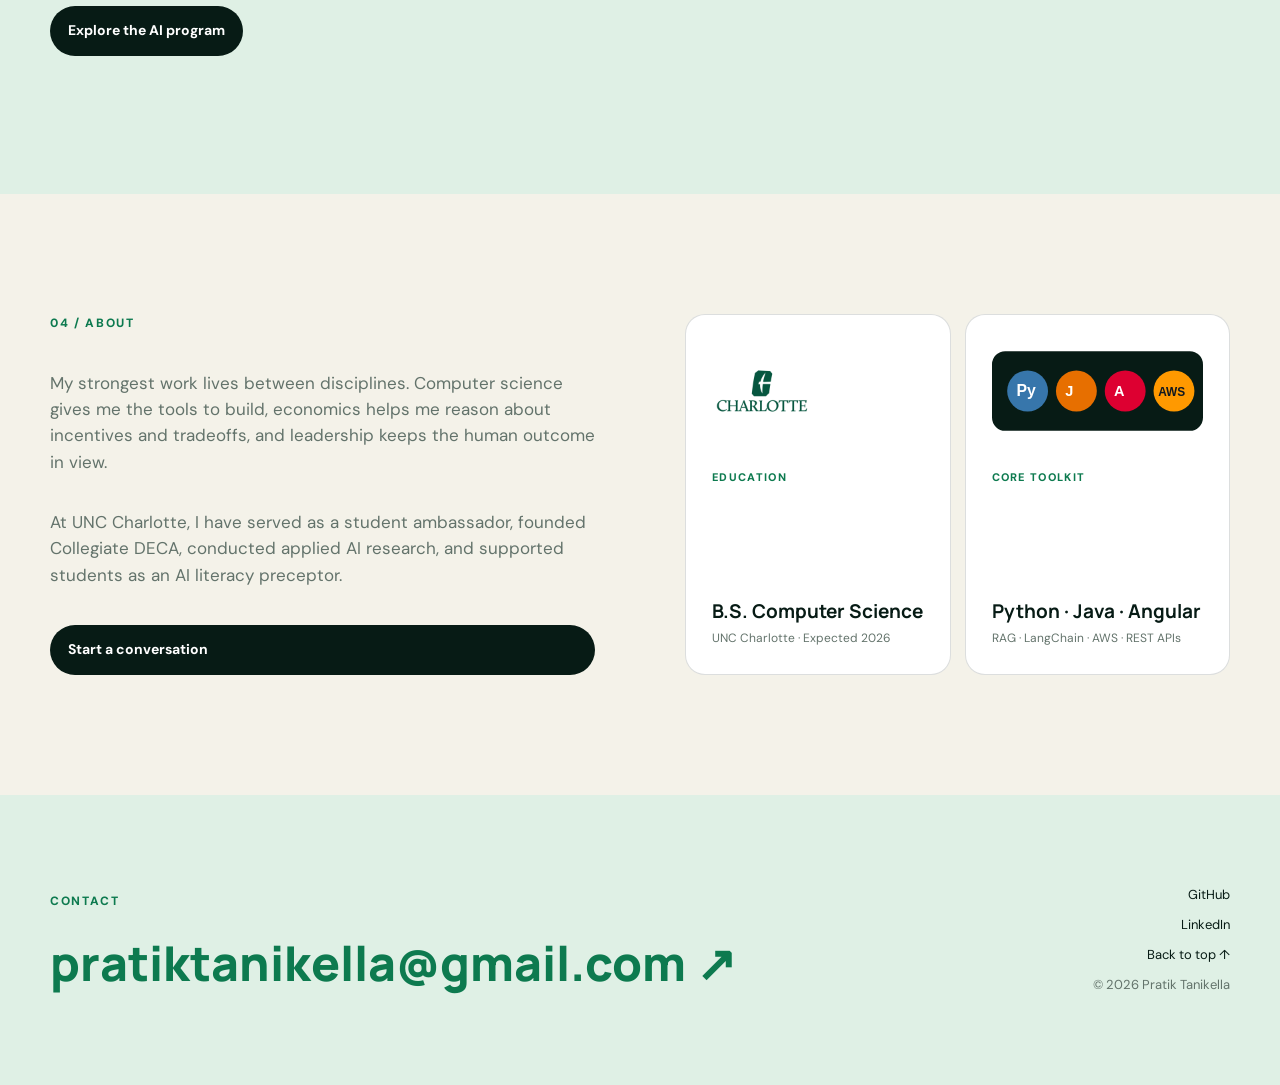
==== commit 1ba933c2: "Feature HEAIR research and backend architecture" ====
--- a/index.html
+++ b/index.html
@@ -55,9 +55,22 @@
     <section class="section shell" id="work">
       <div class="section-heading compact-heading reveal"><div><p class="kicker">01 / Selected work</p><h2>Selected Projects</h2></div><p>Three projects that show how I research, design, build, and ship from the first system diagram to the live experience.</p></div>
 
+      <article class="case-study reverse case-heair reveal" id="research">
+        <div class="case-copy">
+          <div class="case-meta"><span>01</span><span>Undergraduate research · Applied AI</span></div>
+          <p class="project-label">HEAIR READINESS PLATFORM</p><h3>From an assessment score to a practical AI roadmap.</h3>
+          <p>A role adaptive readiness platform for higher education, developed through UNC Charlotte research and the CRA UR2PhD program under Dr. Sri Yash Tadimalla.</p>
+          <div class="impact-row"><div><strong>60</strong><span>role specific questions</span></div><div><strong>5</strong><span>stakeholder perspectives</span></div><div><strong>4</strong><span>readiness dimensions</span></div></div>
+          <ul class="feature-list"><li>Role aware assessment logic and scoring</li><li>RAG grounded, personalized AI coaching</li><li>Secure results, storage, and visualization pipeline</li></ul>
+          <div class="tag-row"><span>TypeScript</span><span>Fastify</span><span>RAG</span><span>PostgreSQL</span><span>ORION</span></div>
+          <div class="case-actions"><a href="https://tanikellapratik23.github.io/heair-readiness-platform/docs/" target="_blank" rel="noreferrer">Try the assessment ↗</a><button class="text-button" data-open-modal="heair">Explore the backend →</button><a href="https://github.com/tanikellapratik23/heair-readiness-platform" target="_blank" rel="noreferrer">View repository ↗</a></div>
+        </div>
+        <div class="visual-stack"><a class="browser-frame" href="https://tanikellapratik23.github.io/heair-readiness-platform/docs/" target="_blank" rel="noreferrer"><div class="browser-bar"><i></i><i></i><i></i><span>HEAIR readiness assessment</span><b>↗</b></div><img src="assets/heair-preview.png" alt="HEAIR Readiness Platform assessment landing page"></a><button class="diagram-peek" data-open-modal="heair"><img src="assets/heair-system-design.png" alt="HEAIR platform system design diagram"><span>Explore the backend architecture →</span></button></div>
+      </article>
+
       <article class="case-study case-vivaha reveal">
         <div class="case-copy">
-          <div class="case-meta"><span>01</span><span>Founder project · Full stack product</span></div>
+          <div class="case-meta"><span>02</span><span>Founder project · Full stack product</span></div>
           <p class="project-label">VIVAHA</p><h3>Wedding planning that makes room for every tradition.</h3>
           <p>Vivaha brings guests, budgets, vendors, ceremonies, and trip planning into one calm workspace built especially for modern and interfaith weddings.</p>
           <div class="impact-row"><div><strong>11 step</strong><span>guided product tour</span></div><div><strong>One hub</strong><span>for the full wedding journey</span></div></div>
@@ -68,19 +81,6 @@
         <a class="browser-frame" href="https://vivahaplan.com/" target="_blank" rel="noreferrer" aria-label="Open Vivaha live website">
           <div class="browser-bar"><i></i><i></i><i></i><span>vivahaplan.com</span><b>↗</b></div><img src="assets/vivaha-preview.png" alt="Vivaha wedding planning product landing page"><div class="float-note"><strong>Built for real celebrations</strong><span>Product strategy · UX · Engineering</span></div>
         </a>
-      </article>
-
-      <article class="case-study reverse case-heair reveal" id="research">
-        <div class="case-copy">
-          <div class="case-meta"><span>02</span><span>Undergraduate research · Applied AI</span></div>
-          <p class="project-label">HEAIR READINESS PLATFORM</p><h3>From an assessment score to a practical AI roadmap.</h3>
-          <p>A role adaptive readiness platform for higher education, developed through UNC Charlotte research and the CRA UR2PhD program under Dr. Sri Yash Tadimalla.</p>
-          <div class="impact-row"><div><strong>60</strong><span>role specific questions</span></div><div><strong>5</strong><span>stakeholder perspectives</span></div><div><strong>4</strong><span>readiness dimensions</span></div></div>
-          <ul class="feature-list"><li>Role aware assessment logic and scoring</li><li>RAG grounded, personalized AI coaching</li><li>Secure results, storage, and visualization pipeline</li></ul>
-          <div class="tag-row"><span>Python</span><span>RAG</span><span>LLM APIs</span><span>PostgreSQL</span></div>
-          <div class="case-actions"><a href="https://tanikellapratik23.github.io/heair-readiness-platform/docs/" target="_blank" rel="noreferrer">Try the assessment ↗</a><a href="https://github.com/tanikellapratik23/heair-readiness-platform" target="_blank" rel="noreferrer">View repository ↗</a></div>
-        </div>
-        <div class="visual-stack"><a class="browser-frame" href="https://tanikellapratik23.github.io/heair-readiness-platform/docs/" target="_blank" rel="noreferrer"><div class="browser-bar"><i></i><i></i><i></i><span>HEAIR readiness assessment</span><b>↗</b></div><img src="assets/heair-preview.png" alt="HEAIR Readiness Platform assessment landing page"></a><button class="diagram-peek" data-open-modal="heair"><img src="assets/heair-system-design.png" alt="HEAIR platform system design diagram"><span>Open the system architecture →</span></button></div>
       </article>
 
       <article class="case-study case-deca reveal">
@@ -154,7 +154,30 @@
   <footer><div class="shell footer-inner"><div><p class="kicker">CONTACT</p><a class="footer-email" href="mailto:pratiktanikella@gmail.com">pratiktanikella@gmail.com ↗</a></div><div class="footer-links"><a href="https://github.com/tanikellapratik23" target="_blank" rel="noreferrer">GitHub</a><a href="https://www.linkedin.com/in/pratik-tanikella/" target="_blank" rel="noreferrer">LinkedIn</a><a href="#top">Back to top ↑</a><span>© <span id="year"></span> Pratik Tanikella</span></div></div></footer>
 
   <dialog class="project-modal" id="vivaha-modal"><button class="modal-close" type="button" aria-label="Close">×</button><p class="kicker">PRODUCT WALKTHROUGH</p><h2>How Vivaha moves from questions to a plan.</h2><div class="walkthrough"><div><span>01</span><strong>Understand the celebration</strong><p>Role, date, location, traditions, guest count, style, and budget shape the experience.</p></div><div><span>02</span><strong>Create a living dashboard</strong><p>One workspace organizes the ceremony timeline, guests, budget, vendors, and trips.</p></div><div><span>03</span><strong>Guide the next decision</strong><p>Vivaha AI uses the couple's context to suggest practical next steps instead of generic advice.</p></div><div><span>04</span><strong>Keep everyone aligned</strong><p>Shareable wedding information stays current while plans change.</p></div></div><a class="button primary" href="https://vivahaplan.com/" target="_blank" rel="noreferrer">Open Vivaha ↗</a></dialog>
-  <dialog class="project-modal architecture-modal" id="heair-modal"><button class="modal-close" type="button" aria-label="Close">×</button><p class="kicker">SYSTEM ARCHITECTURE</p><h2>Research framework, engineered into a working loop.</h2><img src="assets/heair-system-design.png" alt="HEAIR platform system architecture"><p>The platform connects role specific assessment data to deterministic scoring, secure storage, RAG backed research context, and LLM generated coaching so every recommendation stays grounded in the HEAIR framework.</p></dialog>
+  <dialog class="project-modal architecture-modal backend-modal" id="heair-modal">
+    <button class="modal-close" type="button" aria-label="Close">×</button>
+    <p class="kicker">BACKEND DEEP DIVE</p>
+    <h2>From approved research to page cited AI coaching.</h2>
+    <p class="modal-lede">HEAIR supplies the readiness framework. HEARMES turns it into a working platform with role adaptive assessments, deterministic scoring, secure data storage, and a research grounded AI coach.</p>
+    <img src="assets/heair-system-design.png" alt="Role adaptive AI readiness agent architecture showing assessment, retrieval, output, and analytics layers">
+    <div class="runtime-grid">
+      <article><span>LIVE ASSESSMENT ENGINE</span><strong>Scores stay deterministic.</strong><p>Each assessment includes 17 scored questions and four contextual questions. Responses map to 0, 25, 50, 75, or 100, then roll into four readiness dimensions. Unsure, unanswered, and inapplicable responses are excluded and reported separately as coverage.</p></article>
+      <article><span>LIVE AI COACH</span><strong>Advice stays connected to evidence.</strong><p>The Coach combines the saved readiness profile, stakeholder role, institutional context, and dimension comments with metadata and keyword matched research passages. A Claude based model explains results and proposes actions without calculating or changing readiness scores.</p></article>
+    </div>
+    <div class="backend-boundary">
+      <span>PRODUCTION BOUNDARY</span>
+      <strong>ORION prepares research offline. It does not serve live Coach requests.</strong>
+      <p>The public interface runs on GitHub Pages, calls a TypeScript and Fastify backend on Render, and stores application data through Prisma and PostgreSQL. Once research is validated and imported, the live backend retrieves it from the shared Coach collection.</p>
+    </div>
+    <div class="backend-pipeline">
+      <article><span>01</span><div><strong>Approve the source</strong><p>A local only dashboard accepts an approved, non-sensitive PDF with its exact title, citation, and source category.</p></div></article>
+      <article><span>02</span><div><strong>Send it securely to ORION</strong><p>An SSH connection established separately through Cisco Secure Client and Duo copies the PDF into UNC Charlotte ORION storage. Credentials never enter the dashboard.</p></div></article>
+      <article><span>03</span><div><strong>Build a page aware artifact</strong><p>A scheduled Slurm job extracts page text, creates overlapping 450 word chunks with a 350 word stride, and preserves page, section, role, title, and citation metadata.</p></div></article>
+      <article><span>04</span><div><strong>Verify before import</strong><p>The versioned JSON artifact records an input checksum and its own integrity checksum. It must complete on ORION, download successfully, pass validation, and clear a local database dry run.</p></div></article>
+      <article><span>05</span><div><strong>Publish to the Coach corpus</strong><p>An explicit Prisma transaction upserts the document and replaces its chunks in the Neon backed <code>heair_paper</code> collection. The Coach can then retrieve evidence and show the paper title, citation, and PDF page in its sources.</p></div></article>
+    </div>
+    <div class="modal-actions"><a class="button primary" href="assets/HEARMES-Role-Adaptive-AI-Readiness.pdf" target="_blank" rel="noreferrer">Read the research paper ↗</a><a class="button ghost" href="https://github.com/tanikellapratik23/HEARMES-Research-Publisher" target="_blank" rel="noreferrer">View the publisher repository ↗</a></div>
+  </dialog>
   <script src="script.js"></script>
 </body>
 </html>
--- a/styles.css
+++ b/styles.css
@@ -13,3 +13,6 @@
 .teaching-section{background:#dff0e5}.teaching-section .section-heading{margin-bottom:64px}.teaching-feature{display:grid;grid-template-columns:.92fr 1.08fr;gap:76px;align-items:center}.teaching-copy{padding:18px 0}.teaching-meta{display:grid;grid-template-columns:.8fr 1.2fr;gap:28px;margin-bottom:38px;padding-bottom:24px;border-bottom:1px solid var(--line)}.teaching-meta div{display:grid;gap:5px}.teaching-meta div:last-child{text-align:right}.teaching-meta span{color:var(--green);font-size:9px;font-weight:800;letter-spacing:.13em;text-transform:uppercase}.teaching-meta strong{color:var(--ink);font:700 13px Manrope}.teaching-copy .project-label{max-width:540px;line-height:1.6;margin-bottom:14px}.teaching-copy h3{font:800 clamp(31px,3.7vw,48px)/1.06 Manrope;letter-spacing:-.04em;margin:0 0 28px}.teaching-copy>p:not(.project-label){color:var(--muted);font-size:16px;line-height:1.75;margin:0 0 30px}.teaching-copy .feature-list{margin:0 0 28px}.teaching-copy .feature-list li{padding:12px 0;line-height:1.55}.teaching-tags{display:flex;flex-wrap:wrap;gap:9px;list-style:none;padding:0;margin:0 0 28px}.teaching-tags li{padding:8px 12px;border:1px solid var(--line);border-radius:999px;font-size:11px;font-weight:700}.teaching-copy .button{margin-top:0}.teaching-preview>img{height:auto;aspect-ratio:auto;object-fit:contain;object-position:top}.course-highlight{position:static;padding:22px 24px;background:rgba(7,27,21,.97);color:#fff;border-top:1px solid rgba(255,255,255,.12)}.course-highlight span{display:block;margin-bottom:7px;color:var(--lime);font-size:9px;font-weight:800;letter-spacing:.14em}.course-highlight strong{display:block;font:800 27px Manrope;margin-bottom:4px}.course-highlight p{margin:0;color:var(--mint);font-size:12px;line-height:1.5}
 @media(max-width:900px){.teaching-feature{grid-template-columns:1fr;gap:30px}.teaching-copy{padding-top:0}}
 @media(max-width:560px){.teaching-section .section-heading{margin-bottom:48px}.teaching-meta{grid-template-columns:1fr;gap:18px}.teaching-meta div:last-child{text-align:left}.teaching-copy h3{font-size:32px}.teaching-copy>p:not(.project-label){font-size:15px}.teaching-tags{gap:7px}.course-highlight{padding:20px}.nav-links{max-height:calc(100vh - 90px);overflow:auto}}
+
+.backend-modal{width:min(1120px,calc(100% - 30px));padding:48px}.backend-modal h2{max-width:820px;margin-bottom:18px}.backend-modal .modal-lede{max-width:850px;margin:0 0 30px;color:var(--muted);font-size:17px;line-height:1.7}.backend-modal>img{width:100%;margin-bottom:24px;background:#fff}.runtime-grid{display:grid;grid-template-columns:repeat(2,minmax(0,1fr));gap:12px;margin-bottom:24px}.runtime-grid article{padding:22px;border:1px solid var(--line);border-radius:16px;background:#fff}.runtime-grid span{display:block;margin-bottom:8px;color:var(--green);font-size:9px;font-weight:800;letter-spacing:.13em}.runtime-grid strong{display:block;margin-bottom:8px;font:800 17px Manrope}.runtime-grid p{margin:0;color:var(--muted);font-size:13px;line-height:1.65}.backend-boundary{display:grid;gap:7px;margin:0 0 26px;padding:24px 26px;border-radius:18px;background:var(--ink);color:#fff}.backend-boundary span{color:var(--lime);font-size:10px;font-weight:800;letter-spacing:.14em}.backend-boundary strong{font:800 20px/1.3 Manrope}.backend-boundary p{margin:0;color:#b9ccc2;font-size:14px;line-height:1.65}.backend-pipeline{display:grid;grid-template-columns:repeat(2,minmax(0,1fr));gap:12px;margin-bottom:28px}.backend-pipeline article{display:grid;grid-template-columns:36px 1fr;gap:14px;padding:20px;border:1px solid var(--line);border-radius:16px;background:#fff}.backend-pipeline article:last-child{grid-column:1/-1}.backend-pipeline article>span{display:grid;place-items:center;width:34px;height:34px;border-radius:50%;background:var(--mint);color:var(--green);font:800 11px Manrope}.backend-pipeline strong{display:block;margin-bottom:6px;font:800 15px Manrope}.backend-pipeline p{margin:0;color:var(--muted);font-size:13px;line-height:1.6}.backend-pipeline code{padding:2px 5px;border-radius:5px;background:#edf3ef;color:var(--green);font-size:.92em}.modal-actions{display:flex;flex-wrap:wrap;gap:10px}.modal-actions .button.ghost{background:#fff}
+@media(max-width:700px){.backend-modal{padding:38px 20px}.backend-modal .modal-lede{font-size:15px}.runtime-grid,.backend-pipeline{grid-template-columns:1fr}.backend-pipeline article:last-child{grid-column:auto}.backend-boundary{padding:20px}.modal-actions .button{width:100%;justify-content:space-between}}
